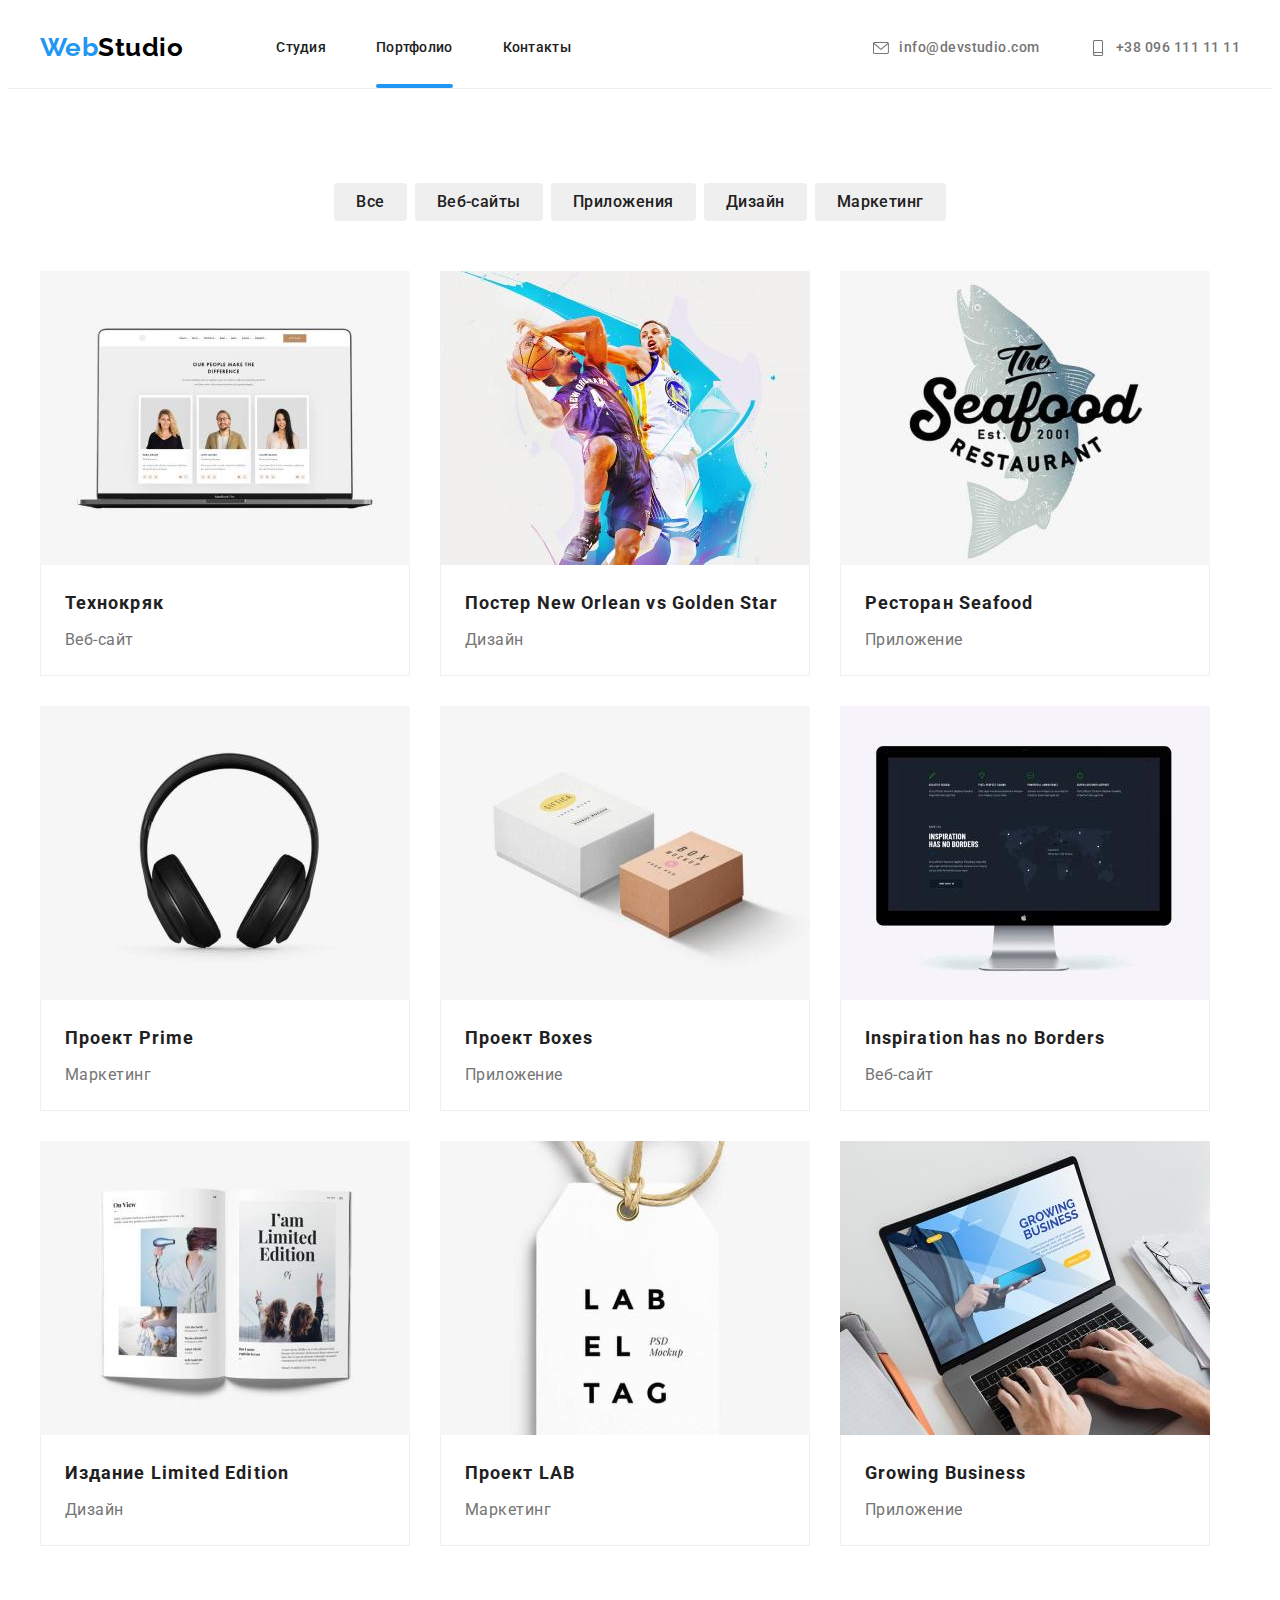
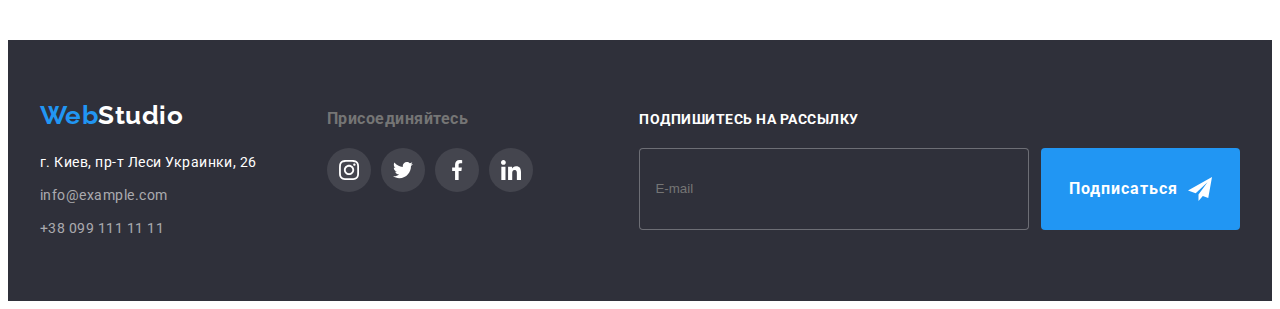
==== portfolio.html @ a523be9c "hw.08.rev.1.0" ====
<!DOCTYPE html>
<html lang="ru">
  <head>
    <meta charset="UTF-8" />
    <meta http-equiv="X-UA-Compatible" content="IE=edge" />
    <meta name="viewport" content="width=device-width, initial-scale=1.0" />
    <title>Document</title>
    <link rel="preconnect" href="https://fonts.googleapis.com" />
    <link rel="preconnect" href="https://fonts.gstatic.com" crossorigin />
    <link
      rel="stylesheet"
      href="https://cdnjs.cloudflare.com/ajax/libs/modern-normalize/1.1.0/modern-normalize.min.css"
      integrity="sha512-wpPYUAdjBVSE4KJnH1VR1HeZfpl1ub8YT/NKx4PuQ5NmX2tKuGu6U/JRp5y+Y8XG2tV+wKQpNHVUX03MfMFn9Q=="
      crossorigin="anonymous"
      referrerpolicy="no-referrer"
    />
    <link
      href="https://fonts.googleapis.com/css2?family=Raleway:wght@700&family=Roboto:wght@400;500;700;900&display=swap"
      rel="stylesheet"
    />
    <link rel="stylesheet" href="./css/main.min.css" />
  </head>
  <body>
    <header class="header">
      <div class="container header-nav">
        <a href="./index.html" class="logo" lang="en"><span class="logo__text">Web</span>Studio</a>
        <nav class="site-nav">
          <ul class="site-nav__list">
            <li class="site-nav__item"><a class="site-nav__link" href="./index.html">Студия</a></li>
            <li class="site-nav__item"><a class="site-nav__link current" href="./portfolio.html">Портфолио</a></li>
            <li class="site-nav__item"><a class="site-nav__link" href="">Контакты</a></li>
          </ul>
        </nav>
        <ul class="header-contacts">
          <li class="header-contacts__item">
            <a class="header-contacts__link" href="" lang="en">
              <svg class="header-contacts__icon">
                <use href="./images/more-icons.svg#envelope"></use>
              </svg>
              info@devstudio.com</a
            >
          </li>
          <li class="header-contacts__item">
            <a class="header-contacts__link" href="">
              <svg class="header-contacts__icon">
                <use href="./images/icons.svg#smartphone"></use></svg
              >+38 096 111 11 11</a
            >
          </li>
        </ul>
      </div>
    </header>
    <main>
      <section class="section section-portfolio">
        <div class="container">
          <ul class="btns-portfolio">
            <li class="item"><button class="button-portfolio" type="button">Все</button></li>
            <li class="item"><button class="button-portfolio" type="button">Веб-сайты</button></li>
            <li class="item"><button class="button-portfolio" type="button">Приложения</button></li>
            <li class="item"><button class="button-portfolio" type="button">Дизайн</button></li>
            <li class="item"><button class="button-portfolio" type="button">Маркетинг</button></li>
          </ul>
          <ul class="work-examples">
            <li class="item">
              <a class="link" href="">
                <div class="overlay-zone">
                  <img
                    class="image"
                    src="./images/portfolio-box-1.jpg"
                    width="370"
                    height="294"
                    alt="Открытый ноутбук"
                  />
                  <div class="portfolio-overlay">
                    <p class="overlay-text">
                      Технокряк это современная площадка распространения коронавируса. Компании используют эту платформу
                      для цифрового шпионажа и атак на защищённые сервера конкурентов.
                    </p>
                  </div>
                </div>
                <div class="item-title-text">
                  <h2 class="title">Технокряк</h2>
                  <p class="text">Веб-сайт</p>
                </div>
              </a>
            </li>
            <li class="item">
              <a class="link" href="">
                <div class="overlay-zone">
                  <img class="image" src="./images/portfolio-box-2.jpg" width="370" height="294" alt="Баскетболисты" />
                  <div class="portfolio-overlay">
                    <p class="overlay-text">
                      Технокряк это современная площадка распространения коронавируса. Компании используют эту платформу
                      для цифрового шпионажа и атак на защищённые сервера конкурентов.
                    </p>
                  </div>
                </div>
                <div class="item-title-text">
                  <h2 class="title">Постер <span lang="en">New Orlean vs Golden Star</span></h2>
                  <p class="text">Дизайн</p>
                </div>
              </a>
            </li>
            <li class="item">
              <a class="link" href="">
                <div class="overlay-zone">
                  <img
                    class="image"
                    src="./images/portfolio-box-3.jpg"
                    width="370"
                    height="294"
                    alt="Рыба и название ресторана"
                  />
                  <div class="portfolio-overlay">
                    <p class="overlay-text">
                      Технокряк это современная площадка распространения коронавируса. Компании используют эту платформу
                      для цифрового шпионажа и атак на защищённые сервера конкурентов.
                    </p>
                  </div>
                </div>
                <div class="item-title-text">
                  <h2 class="title">Ресторан <span lang="en">Seafood</span></h2>
                  <p class="text">Приложение</p>
                </div>
              </a>
            </li>
            <li class="item">
              <a class="link" href="">
                <div class="overlay-zone">
                  <img class="image" src="./images/portfolio-box-4.jpg" width="370" height="294" alt="Наушники" />
                  <div class="portfolio-overlay">
                    <p class="overlay-text">
                      Технокряк это современная площадка распространения коронавируса. Компании используют эту платформу
                      для цифрового шпионажа и атак на защищённые сервера конкурентов.
                    </p>
                  </div>
                </div>
                <div class="item-title-text">
                  <h2 class="title">Проект <span lang="en">Prime</span></h2>
                  <p class="text">Маркетинг</p>
                </div>
              </a>
            </li>
            <li class="item">
              <a class="link" href="">
                <div class="overlay-zone">
                  <img class="image" src="./images/portfolio-box-5.jpg" width="370" height="294" alt="Две коробки" />
                  <div class="portfolio-overlay">
                    <p class="overlay-text">
                      Технокряк это современная площадка распространения коронавируса. Компании используют эту платформу
                      для цифрового шпионажа и атак на защищённые сервера конкурентов.
                    </p>
                  </div>
                </div>
                <div class="item-title-text">
                  <h2 class="title">Проект <span lang="en">Boxes</span></h2>
                  <p class="text">Приложение</p>
                </div>
              </a>
            </li>
            <li class="item">
              <a class="link" href="">
                <div class="overlay-zone">
                  <img
                    class="image"
                    src="./images/portfolio-box-6.jpg"
                    width="370"
                    height="294"
                    alt="Экран моноблока"
                  />
                  <div class="portfolio-overlay">
                    <p class="overlay-text">
                      Технокряк это современная площадка распространения коронавируса. Компании используют эту платформу
                      для цифрового шпионажа и атак на защищённые сервера конкурентов.
                    </p>
                  </div>
                </div>
                <div class="item-title-text">
                  <h2 class="title" lang="en">Inspiration has no Borders</h2>
                  <p class="text">Веб-сайт</p>
                </div>
              </a>
            </li>
            <li class="item">
              <a class="link" href="">
                <div class="overlay-zone">
                  <img class="image" src="./images/portfolio-box-7.jpg" width="370" height="294" alt="Открытая книга" />
                  <div class="portfolio-overlay">
                    <p class="overlay-text">
                      Технокряк это современная площадка распространения коронавируса. Компании используют эту платформу
                      для цифрового шпионажа и атак на защищённые сервера конкурентов.
                    </p>
                  </div>
                </div>
                <div class="item-title-text">
                  <h2 class="title">Издание <span lang="en">Limited Edition</span></h2>
                  <p class="text">Дизайн</p>
                </div>
              </a>
            </li>
            <li class="item">
              <a class="link" href="">
                <div class="overlay-zone">
                  <img class="image" src="./images/portfolio-box-8.jpg" width="370" height="294" alt="Бирка" />
                  <div class="portfolio-overlay">
                    <p class="overlay-text">
                      Технокряк это современная площадка распространения коронавируса. Компании используют эту платформу
                      для цифрового шпионажа и атак на защищённые сервера конкурентов.
                    </p>
                  </div>
                </div>
                <div class="item-title-text">
                  <h2 class="title">Проект <span lang="en">LAB</span></h2>
                  <p class="text">Маркетинг</p>
                </div>
              </a>
            </li>
            <li class="item">
              <a class="link" href="">
                <div class="overlay-zone">
                  <img
                    class="image"
                    src="./images/portfolio-box-9.jpg"
                    width="370"
                    height="294"
                    alt="Руки на клавиатуре"
                  />
                  <div class="portfolio-overlay">
                    <p class="overlay-text">
                      Технокряк это современная площадка распространения коронавируса. Компании используют эту платформу
                      для цифрового шпионажа и атак на защищённые сервера конкурентов.
                    </p>
                  </div>
                </div>
                <div class="item-title-text">
                  <h2 class="title" lang="en">Growing Business</h2>
                  <p class="text">Приложение</p>
                </div>
              </a>
            </li>
          </ul>
        </div>
      </section>
    </main>
    <footer class="footer">
      <div class="container footer-section">
        <div>
          <a class="logo footer__logo" lang="en" href="./index.html"> <span class="logo__text">Web</span>Studio</a>
          <address class="address">
            <ul>
              <li class="item">
                <a class="contacts street" href="">г. Киев, пр-т Леси Украинки, 26</a>
              </li>
              <li class="item"><a class="contacts" href="">info@example.com</a></li>
              <li class="item"><a class="contacts" href="">+38 099 111 11 11</a></li>
            </ul>
          </address>
        </div>
        <div class="footer-social">
          <b class="text">Присоединяйтесь</b>
          <ul class="footer-social-list">
            <li class="item">
              <a class="link" href="">
                <svg class="icon">
                  <use href="./images/icons.svg#instagram"></use>
                </svg>
              </a>
            </li>
            <li class="item">
              <a class="link" href="">
                <svg class="icon">
                  <use href="./images/icons.svg#twitter"></use>
                </svg>
              </a>
            </li>
            <li class="item">
              <a class="link" href="">
                <svg class="icon">
                  <use href="./images/icons.svg#facebook"></use>
                </svg>
              </a>
            </li>
            <li class="item">
              <a class="link" href="">
                <svg class="icon">
                  <use href="./images/icons.svg#linkedin"></use>
                </svg>
              </a>
            </li>
          </ul>
        </div>
        <form class="footer-form">
          <b class="footer-text">Подпишитесь на рассылку</b>
          <div class="footer-form-wrapper">
            <label><input class="footer-input" type="text" placeholder="E-mail" /></label>

            <button type="submit" class="footer-form-button">Подписаться <span class="icon"></span></button>
          </div>
        </form>
      </div>
    </footer>
  </body>
</html>
---- css/main.min.css ----
:root{--primary-text-color: #757575;--title-text-color: #212121;--accent-color: #2196f3;--primary-bg-color: #ffffff;--secondary-bg-color: #2f303a;--primary-cubic: cubic-bezier(0.4, 0, 0.2, 1)}.visually-hidden{position:absolute;white-space:nowrap;width:1px;height:1px;overflow:hidden;border:0;padding:0;clip:rect(0 0 0 0);clip-path:inset(50%);margin:-1px}body{font-family:Roboto, -apple-system, BlinkMacSystemFont, 'Segoe UI', Roboto, Oxygen, Ubuntu, Cantarell, 'Open Sans', 'Helvetica Neue', sans-serif;color:var(--primary-text-color);background-color:var(--primary-bg-color);letter-spacing:0.03em}ul,p{list-style:none;margin:0;padding:0}.container{width:1200px;margin:0 auto;padding-left:15px;padding-right:15px}.section{padding-top:94px;padding-bottom:94px}.section-title{margin-top:0;margin-bottom:50px;font-size:36px;line-height:1.16;text-align:center;color:var(--title-text-color)}.logo{display:inline-block;font-family:Raleway;color:#000;text-decoration:none;font-weight:700;font-size:26px;line-height:1.2}.logo__text{color:var(--accent-color)}.form-button{display:block;margin-left:auto;margin-right:auto;padding:10px 55px;border-radius:4px;border:none;font-family:inherit;font-weight:700;font-size:16px;line-height:calc(30 / 16);text-align:center;letter-spacing:0.06em;cursor:pointer;box-shadow:0px 4px 4px rgba(0,0,0,0.15);background-color:var(--accent-color);color:var(--primary-bg-color)}.social-list{display:flex;justify-content:center}.social-list__link{width:44px;height:44px;display:flex;justify-content:center;align-items:center;border-radius:50%;transition:background-color 250ms var(--primary-cubic)}.social-list__link:hover,.social-list__link:focus{background-color:var(--accent-color)}.social-list__item:not(:last-child){margin-right:10px}.social-list__icon{width:20px;height:20px;fill:#afb1b8;transition:fill 250ms var(--primary-cubic)}.social-list__link:hover .social-list__icon,.social-list__link:focus .social-list__icon{fill:var(--primary-bg-color)}.backdrop{position:fixed;top:0;left:0;width:100%;height:100%;background-color:rgba(0,0,0,0.2);opacity:1;transition:opacity 300ms var(--primary-cubic)}.backdrop.is-hidden{opacity:0;pointer-events:none}.modal{position:absolute;top:50%;left:50%;width:528px;height:581px;padding:40px;background-color:#fff;transform:translate(-50%, -50%) scale(1);transition:transform 300ms var(--primary-cubic)}.backdrop.is-hidden .modal{transform:translate(-50%, -50%) scale(1.2)}.btn-close-modal{position:absolute;top:8px;right:8px;width:30px;height:30px;border-radius:50%;cursor:pointer;border:1px solid rgba(0,0,0,0.1);background-color:#fff}.close-modal-icon{width:11px;height:11px;fill:#000;transition:fill 250ms var(--primary-cubic)}.btn-close-modal:hover .close-modal-icon,.btn-close-modal:focus .close-modal-icon{fill:var(--accent-color)}.modal-tittle{margin-bottom:12px;display:block;text-align:center;line-height:calc(23 / 20);font-size:20px;color:var(--title-text-color)}.modal-form-field{margin-bottom:10px;display:flex;flex-direction:column}.modal-form-label{margin-bottom:4px;font-size:12px;letter-spacing:0.01em}.modal-icon-wrapper{position:relative}.modal-form-input{padding:11px 12px 11px 42px;width:100%;height:40px;border:1px solid rgba(33,33,33,0.2);border-radius:4px;cursor:pointer;transition:border-color 250ms var(--primary-cubic)}.modal-form-input:focus{outline:none;border-color:var(--accent-color)}.modal-icon{position:absolute;top:50%;left:12px;transform:translateY(-50%);width:18px;height:18px;transition:fill 250ms var(--primary-cubic)}.modal-form-input:focus+.modal-icon{fill:var(--accent-color)}.modal-form-message{margin-bottom:20px;padding:12px 16px;height:120px;resize:none}.modal-form-message::placeholder{font-size:14px;letter-spacing:0.01em;color:var(--primary-text-color);opacity:0.5}.modal-checkbox-label{margin-bottom:30px;display:flex;justify-content:center;font-size:14px}.modal-checkbox-label::before{content:'';margin-right:7px;display:inline-block;width:16px;height:16px;border:2px solid #212121;border-radius:3px;cursor:pointer}.modal-checkbox:checked+.modal-checkbox-label::before{background-color:var(--accent-color);border-color:var(--accent-color);background-image:url(../images/icon-check.svg);background-size:contain;background-origin:border-box}.modal-checkbox:focus+.modal-checkbox-label::before{border-color:var(--accent-color)}.checkbox-label-link{color:var(--accent-color)}.header{border-bottom:1px solid #ececec}.header-nav{display:flex;align-items:center}.site-nav__list{display:flex;margin-left:93px}.site-nav__item:not(:last-child){margin-right:50px}.site-nav__link{position:relative;display:block;padding-top:32px;padding-bottom:32px;text-decoration:none;font-weight:500;font-size:14px;line-height:1.14;letter-spacing:0.02em;color:var(--title-text-color);transition:color 250ms var(--primary-cubic)}.site-nav__link:hover,.site-nav__link:focus{color:var(--accent-color)}.site-nav__link.current::after{position:absolute;bottom:0;left:0;content:'';display:inline-block;width:100%;height:4px;background-color:var(--accent-color);border-radius:2px}.header-contacts{display:flex;margin-left:auto}.header-contacts__item+.header-contacts__item{margin-left:50px}.header-contacts__link{display:flex;align-items:center;padding-top:32px;padding-bottom:32px;font-weight:500;font-size:14px;line-height:1.14px;text-decoration:none;color:var(--primary-text-color);transition:color 250ms var(--primary-cubic)}.header-contacts__link:hover,.header-contacts__link:focus{color:var(--accent-color)}.header-contacts__icon{margin-right:10px;width:16px;height:16px;fill:var(--primary-text-color);transition:fill 250ms var(--primary-cubic)}.header-contacts__link:hover .header-contacts__icon{fill:var(--accent-color)}.hero{padding-top:200px;padding-bottom:200px;text-align:center;background-color:var(--secondary-bg-color)}.hero-overlay{margin:0 auto;max-width:1600px;height:600px;background-image:linear-gradient(to right, rgba(47,48,58,0.4), rgba(47,48,58,0.4)),url(../images/overlay.jpg)}.hero__title{margin-top:0px;margin-bottom:30px;font-style:normal;text-transform:uppercase;font-weight:900;font-size:44px;line-height:1.36;letter-spacing:0.06em;color:var(--primary-bg-color)}.hero__button{padding:10px 32px;border-radius:4px;border:none;font-family:inherit;font-weight:700;font-size:16px;line-height:1.87;cursor:pointer;letter-spacing:0.06em;background-color:var(--accent-color);color:var(--primary-bg-color);box-shadow:0px 4px 4px rgba(0,0,0,0.15);transition:color 250ms var(--primary-cubic),background-color 250ms var(--primary-cubic)}.hero__button:hover,.hero__button:focus{color:var(--accent-color);background-color:var(--primary-bg-color)}.advantage-list{display:flex}.advantage-list__item{width:calc((100%-90px) / 4)}.advantage-list__item:not(:last-child){margin-right:30px}.advantage-list__icon{margin-bottom:30px;width:270px;height:120px;border-radius:4px;display:flex;justify-content:center;align-items:center;background-color:#f5f4fa}.advantage-list__title{margin-top:0;margin-bottom:10px;text-transform:uppercase;font-size:14px;line-height:1.14;color:var(--title-text-color)}.advantage-list__text{font-size:14px;line-height:1.71}.section-works{padding-top:0}.works-list{display:flex}.works-list__item{position:relative}.works-list__item:not(:last-child){margin-right:30px}.works-list__overlay{position:absolute;bottom:0;left:0;width:100%;height:70px;display:flex;align-items:center;justify-content:center;background-color:rgba(47,48,58,0.8)}.works-list__description{text-transform:uppercase;font-weight:bold;font-size:14px;line-height:calc(16 / 14);letter-spacing:0.03em;color:var(--primary-bg-color)}.works-list__image{display:block}.section-team{background-color:#f5f4fa}.team-list{display:flex}.team-list__team-card:not(:last-child){margin-right:30px}.team-card{text-align:center;padding-bottom:30px;width:calc((100%-90px) / 4);box-shadow:0px 1px 3px rgba(0,0,0,0.12),0px 1px 1px rgba(0,0,0,0.14),0px 2px 1px rgba(0,0,0,0.2);border-radius:0px 0px 4px 4px;background-color:#fff}.team-card__photo{margin-bottom:30px;display:block}.team-card__title{margin-top:0;margin-bottom:10px;font-weight:500;font-size:16px;line-height:1.18;color:var(--title-text-color)}.team-card__text{font-size:16px;line-height:1.18;margin-bottom:16px}.footer{background-color:var(--secondary-bg-color)}.footer__logo{margin-bottom:20px;color:var(--primary-bg-color)}.footer-web{color:var(--accent-color)}.footer{padding-top:60px;padding-bottom:60px}.footer-section{display:flex;align-items:baseline}.address .item:not(:last-child){margin-bottom:9px}.address .contacts{font-style:normal;font-weight:400;font-size:14px;line-height:1.71;color:rgba(255,255,255,0.6);text-decoration:none;transition:color 250ms var(--primary-cubic)}.address .contacts:hover,.address .contacts:focus{color:var(--accent-color)}.address .street{color:var(--primary-bg-color)}.footer-social{margin-left:70px}.footer-text{font-size:14px;line-height:calc(16 / 14);text-transform:uppercase;color:var(--primary-bg-color)}.footer-social-list{display:flex;margin-top:20px}.footer-social .item{width:44px;height:44px}.footer-social .item:not(:last-child){margin-right:10px}.footer-social .link{width:100%;height:100%;display:flex;justify-content:center;align-items:center;border-radius:50%;background-color:rgba(255,255,255,0.1);transition:background-color 250ms var(--primary-cubic)}.footer-social .link:hover,.footer-social .link:focus{background-color:var(--accent-color)}.footer-social .icon{width:20px;height:20px;fill:var(--primary-bg-color)}.footer-form{margin-left:auto}.footer-form-wrapper{margin-top:20px;display:flex}.footer-input{margin-right:12px;padding:15px;width:358px;height:50px;cursor:pointer;color:var(--primary-bg-color);border:1px solid rgba(255,255,255,0.3);background-color:var(--secondary-bg-color);border-radius:4px}.footer-form-button{display:inline-flex;align-items:center;padding:10px 28px;border-radius:4px;border:none;font-family:inherit;font-weight:700;font-size:16px;line-height:calc(30 / 16);letter-spacing:0.06em;cursor:pointer;background-color:var(--accent-color);color:var(--primary-bg-color)}.footer-form-button>.icon{margin-left:10px;width:24px;height:24px;background-image:url(../images/icon-send.svg);background-repeat:no-repeat;background-size:contain}.partners-list{display:flex;justify-content:center}.partners-list .link{width:170px;height:92px;display:flex;justify-content:center;align-items:center;border:1px solid #afb1b8;border-radius:4px;transition:border-color 250ms var(--primary-cubic)}.partners-list .link:hover,.partners-list .link:focus{border-color:var(--accent-color)}.partners-list .item:not(:last-child){margin-right:30px}.partners-list .company-icon{width:106px;height:60px;fill:#afb1b8;transition:fill 250ms var(--primary-cubic)}.partners-list .link:hover .company-icon,.partners-list .link:focus .company-icon{fill:var(--accent-color)}.btns-portfolio{display:flex;margin-bottom:50px;justify-content:center}.btns-portfolio .item:not(:last-child){margin-right:8px}.button-portfolio{padding:6px 22px;border-radius:4px;border:none;font-family:inherit;font-weight:500;font-size:16px;line-height:1.62;text-align:center;letter-spacing:0.03em;cursor:pointer;color:var(--title-text-color);transition:background-color 250ms var(--primary-cubic),color 250ms var(--primary-cubic),box-shadow 250ms var(--primary-cubic)}.button-portfolio:hover,.button-portfolio:focus{background-color:var(--accent-color);color:var(--primary-bg-color);box-shadow:0px 3px 1px rgba(0,0,0,0.1),0px 1px 2px rgba(0,0,0,0.08),0px 2px 2px rgba(0,0,0,0.12)}.work-examples{display:flex;flex-wrap:wrap;margin:-15px}.work-examples .item{width:370px;margin:15px}.work-examples .link{display:block;text-decoration:none;transition:box-shadow 250ms var(--primary-cubic)}.work-examples .link:hover{box-shadow:0px 1px 1px rgba(0,0,0,0.12),0px 4px 4px rgba(0,0,0,0.06),1px 4px 6px rgba(0,0,0,0.16)}.work-examples .overlay-zone{position:relative;overflow:hidden}.portfolio-overlay{position:absolute;top:0;left:0;width:100%;height:100%;transform:translateY(100%);transition:transform 250ms var(--primary-cubic);padding:63px 24px;background-color:rgba(33,150,243,0.9)}.work-examples .link:hover .portfolio-overlay{transform:translateY(0)}.work-examples .overlay-text{font-size:18px;line-height:calc(28 / 18);color:var(--primary-bg-color)}.work-examples .item-title-text{padding:20px 24px;border-bottom:1px solid #eee;border-left:1px solid #eee;border-right:1px solid #eee}.work-examples .image{display:block}.work-examples .title{margin-top:0;margin-bottom:4px;font-size:18px;line-height:2;letter-spacing:0.06em;color:var(--title-text-color)}.work-examples .text{color:var(--primary-text-color);font-size:16px;line-height:1.87}
/*# sourceMappingURL=main.min.css.map */
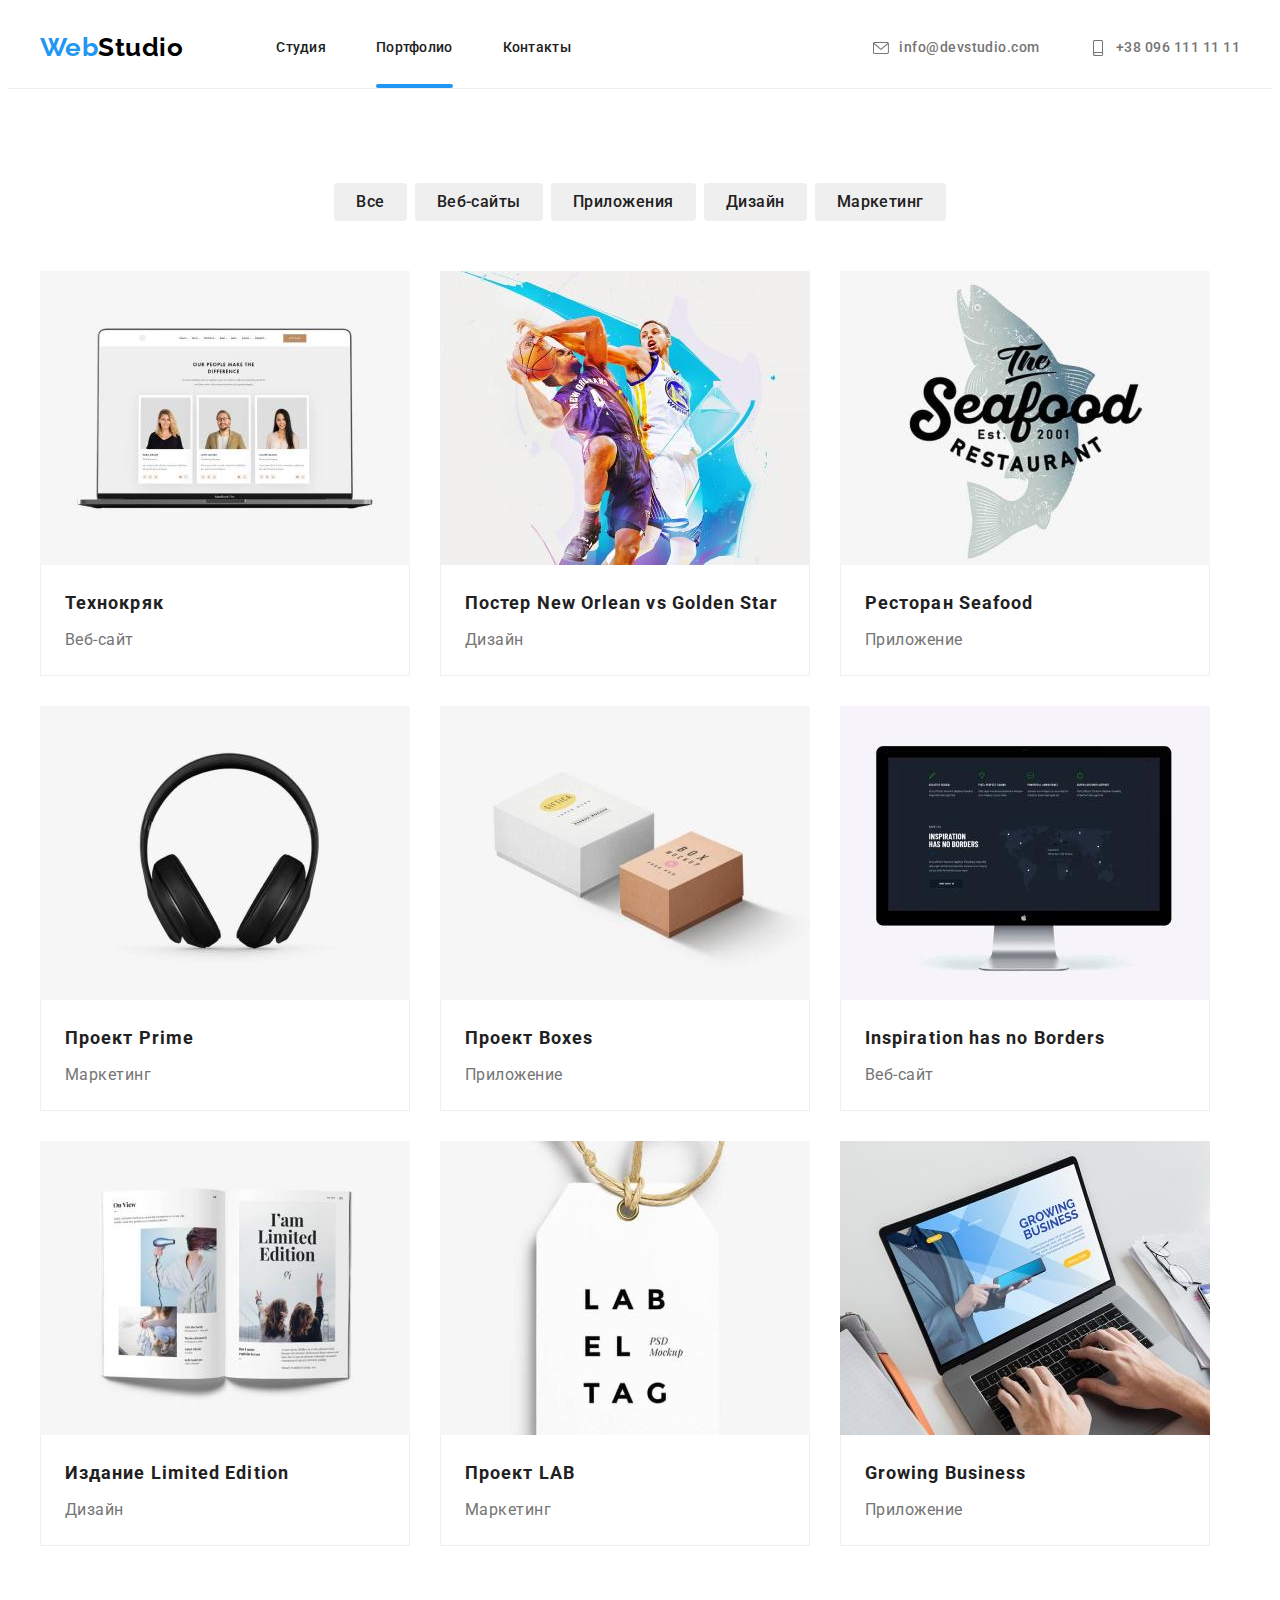
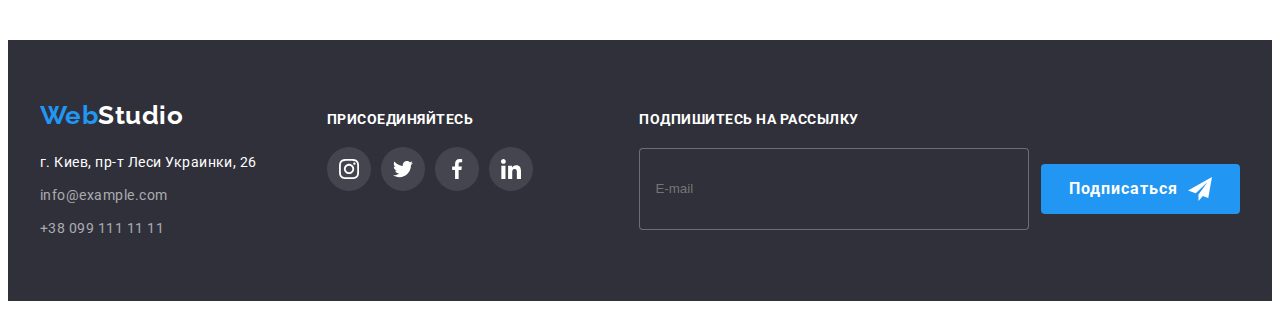
==== commit 01a48614: "hw.08.rev.2.1.1" ====
--- a/portfolio.html
+++ b/portfolio.html
@@ -242,47 +242,49 @@
         </div>
       </section>
     </main>
-    <footer class="footer">
-      <div class="container footer-section">
-        <div>
-          <a class="logo footer__logo" lang="en" href="./index.html"> <span class="logo__text">Web</span>Studio</a>
+    <footer class="footer-section">
+      <div class="container footer__container">
+        <div class="address-container">
+          <a class="logo footer-section__logo" lang="en" href="./index.html">
+            <span class="logo__text">Web</span>Studio</a
+          >
           <address class="address">
             <ul>
-              <li class="item">
-                <a class="contacts street" href="">г. Киев, пр-т Леси Украинки, 26</a>
+              <li class="address__item">
+                <a class="address__link address__link--street" href="">г. Киев, пр-т Леси Украинки, 26</a>
               </li>
-              <li class="item"><a class="contacts" href="">info@example.com</a></li>
-              <li class="item"><a class="contacts" href="">+38 099 111 11 11</a></li>
+              <li class="address__item"><a class="address__link" href="">info@example.com</a></li>
+              <li class="address__item"><a class="address__link" href="">+38 099 111 11 11</a></li>
             </ul>
           </address>
         </div>
         <div class="footer-social">
-          <b class="text">Присоединяйтесь</b>
-          <ul class="footer-social-list">
-            <li class="item">
-              <a class="link" href="">
-                <svg class="icon">
+          <b class="footer-social__text">Присоединяйтесь</b>
+          <ul class="footer-social__list">
+            <li class="footer-social__item">
+              <a class="footer-social__link" href="">
+                <svg class="footer-social__icon">
                   <use href="./images/icons.svg#instagram"></use>
                 </svg>
               </a>
             </li>
-            <li class="item">
-              <a class="link" href="">
-                <svg class="icon">
+            <li class="footer-social__item">
+              <a class="footer-social__link" href="">
+                <svg class="footer-social__icon">
                   <use href="./images/icons.svg#twitter"></use>
                 </svg>
               </a>
             </li>
-            <li class="item">
-              <a class="link" href="">
-                <svg class="icon">
+            <li class="footer-social__item">
+              <a class="footer-social__link" href="">
+                <svg class="footer-social__icon">
                   <use href="./images/icons.svg#facebook"></use>
                 </svg>
               </a>
             </li>
-            <li class="item">
-              <a class="link" href="">
-                <svg class="icon">
+            <li class="footer-social__item">
+              <a class="footer-social__link" href="">
+                <svg class="footer-social__icon">
                   <use href="./images/icons.svg#linkedin"></use>
                 </svg>
               </a>
@@ -290,11 +292,13 @@
           </ul>
         </div>
         <form class="footer-form">
-          <b class="footer-text">Подпишитесь на рассылку</b>
-          <div class="footer-form-wrapper">
-            <label><input class="footer-input" type="text" placeholder="E-mail" /></label>
+          <b class="footer-form__text">Подпишитесь на рассылку</b>
+          <div class="footer-form__wrapper">
+            <input class="footer-form__input" type="text" placeholder="E-mail" />
 
-            <button type="submit" class="footer-form-button">Подписаться <span class="icon"></span></button>
+            <button type="submit" class="footer-form__form-btn">
+              Подписаться <span class="form-btn__icon"></span>
+            </button>
           </div>
         </form>
       </div>
--- a/css/main.min.css
+++ b/css/main.min.css
@@ -1,3 +1,3 @@
 :root{--primary-text-color: #757575;--title-text-color: #212121;--accent-color: #2196f3;--primary-bg-color: #ffffff;--secondary-bg-color: #2f303a;--primary-cubic: cubic-bezier(0.4, 0, 0.2, 1)}.visually-hidden{position:absolute;white-space:nowrap;width:1px;height:1px;overflow:hidden;border:0;padding:0;clip:rect(0 0 0 0);clip-path:inset(50%);margin:-1px}body{font-family:Roboto, -apple-system, BlinkMacSystemFont, 'Segoe UI', Roboto, Oxygen, Ubuntu, Cantarell, 'Open Sans',- 'Helvetica Neue', sans-serif;color:var(--primary-text-color);background-color:var(--primary-bg-color);letter-spacing:0.03em}ul,p{list-style:none;margin:0;padding:0}.container{width:1200px;margin:0 auto;padding-left:15px;padding-right:15px}.section{padding-top:94px;padding-bottom:94px}.section-title{margin-top:0;margin-bottom:50px;font-size:36px;line-height:1.16;text-align:center;color:var(--title-text-color)}.logo{display:inline-block;font-family:Raleway;color:#000;text-decoration:none;font-weight:700;font-size:26px;line-height:1.2}.logo__text{color:var(--accent-color)}.form-button{display:block;margin-left:auto;margin-right:auto;padding:10px 55px;border-radius:4px;border:none;font-family:inherit;font-weight:700;font-size:16px;line-height:calc(30 / 16);text-align:center;letter-spacing:0.06em;cursor:pointer;box-shadow:0px 4px 4px rgba(0,0,0,0.15);background-color:var(--accent-color);color:var(--primary-bg-color)}.social-list{display:flex;justify-content:center}.social-list__link{width:44px;height:44px;display:flex;justify-content:center;align-items:center;border-radius:50%;transition:background-color 250ms var(--primary-cubic)}.social-list__link:hover,.social-list__link:focus{background-color:var(--accent-color)}.social-list__item:not(:last-child){margin-right:10px}.social-list__icon{width:20px;height:20px;fill:#afb1b8;transition:fill 250ms var(--primary-cubic)}.social-list__link:hover .social-list__icon,.social-list__link:focus .social-list__icon{fill:var(--primary-bg-color)}.backdrop{position:fixed;top:0;left:0;width:100%;height:100%;background-color:rgba(0,0,0,0.2);opacity:1;transition:opacity 300ms var(--primary-cubic)}.backdrop.is-hidden{opacity:0;pointer-events:none}.modal{position:absolute;top:50%;left:50%;width:528px;height:581px;padding:40px;background-color:#fff;transform:translate(-50%, -50%) scale(1);transition:transform 300ms var(--primary-cubic)}.backdrop.is-hidden .modal{transform:translate(-50%, -50%) scale(1.2)}.btn-close-modal{position:absolute;top:8px;right:8px;width:30px;height:30px;border-radius:50%;cursor:pointer;border:1px solid rgba(0,0,0,0.1);background-color:#fff}.close-modal-icon{width:11px;height:11px;fill:#000;transition:fill 250ms var(--primary-cubic)}.btn-close-modal:hover .close-modal-icon,.btn-close-modal:focus .close-modal-icon{fill:var(--accent-color)}.modal-tittle{margin-bottom:12px;display:block;text-align:center;line-height:calc(23 / 20);font-size:20px;color:var(--title-text-color)}.modal-form-field{margin-bottom:10px;display:flex;flex-direction:column}.modal-form-label{margin-bottom:4px;font-size:12px;letter-spacing:0.01em}.modal-icon-wrapper{position:relative}.modal-form-input{padding:11px 12px 11px 42px;width:100%;height:40px;border:1px solid rgba(33,33,33,0.2);border-radius:4px;cursor:pointer;transition:border-color 250ms var(--primary-cubic)}.modal-form-input:focus{outline:none;border-color:var(--accent-color)}.modal-icon{position:absolute;top:50%;left:12px;transform:translateY(-50%);width:18px;height:18px;transition:fill 250ms var(--primary-cubic)}.modal-form-input:focus+.modal-icon{fill:var(--accent-color)}.modal-form-message{margin-bottom:20px;padding:12px 16px;height:120px;resize:none}.modal-form-message::placeholder{font-size:14px;letter-spacing:0.01em;color:var(--primary-text-color);opacity:0.5}.modal-checkbox-label{margin-bottom:30px;display:flex;justify-content:center;font-size:14px}.modal-checkbox-label::before{content:'';margin-right:7px;display:inline-block;width:16px;height:16px;border:2px solid #212121;border-radius:3px;cursor:pointer}.modal-checkbox:checked+.modal-checkbox-label::before{background-color:var(--accent-color);border-color:var(--accent-color);background-image:url(../images/icon-check.svg);background-size:contain;background-origin:border-box}.modal-checkbox:focus+.modal-checkbox-label::before{border-color:var(--accent-color)}.checkbox-label-link{color:var(--accent-color)}.header{border-bottom:1px solid #ececec}.header-nav{display:flex;align-items:center}.site-nav__list{display:flex;margin-left:93px}.site-nav__item:not(:last-child){margin-right:50px}.site-nav__link{position:relative;display:block;padding-top:32px;padding-bottom:32px;text-decoration:none;font-weight:500;font-size:14px;line-height:1.14;letter-spacing:0.02em;color:var(--title-text-color);transition:color 250ms var(--primary-cubic)}.site-nav__link:hover,.site-nav__link:focus{color:var(--accent-color)}.site-nav__link.current::after{position:absolute;bottom:0;left:0;content:'';display:inline-block;width:100%;height:4px;background-color:var(--accent-color);border-radius:2px}.header-contacts{display:flex;margin-left:auto}.header-contacts__item+.header-contacts__item{margin-left:50px}.header-contacts__link{display:flex;align-items:center;padding-top:32px;padding-bottom:32px;font-weight:500;font-size:14px;line-height:1.14px;text-decoration:none;color:var(--primary-text-color);transition:color 250ms var(--primary-cubic)}.header-contacts__link:hover,.header-contacts__link:focus{color:var(--accent-color)}.header-contacts__icon{margin-right:10px;width:16px;height:16px;fill:var(--primary-text-color);transition:fill 250ms var(--primary-cubic)}.header-contacts__link:hover .header-contacts__icon{fill:var(--accent-color)}.hero{padding-top:200px;padding-bottom:200px;text-align:center;background-color:var(--secondary-bg-color)}.hero-overlay{margin:0 auto;max-width:1600px;height:600px;background-image:linear-gradient(to right, rgba(47,48,58,0.4), rgba(47,48,58,0.4)),url(../images/overlay.jpg)}.hero__title{margin-top:0px;margin-bottom:30px;font-style:normal;text-transform:uppercase;font-weight:900;font-size:44px;line-height:1.36;letter-spacing:0.06em;color:var(--primary-bg-color)}.hero__button{padding:10px 32px;border-radius:4px;border:none;font-family:inherit;font-weight:700;font-size:16px;line-height:1.87;cursor:pointer;letter-spacing:0.06em;background-color:var(--accent-color);color:var(--primary-bg-color);box-shadow:0px 4px 4px rgba(0,0,0,0.15);transition:color 250ms var(--primary-cubic),background-color 250ms var(--primary-cubic)}.hero__button:hover,.hero__button:focus{color:var(--accent-color);background-color:var(--primary-bg-color)}.advantage-list{display:flex}.advantage-list__item{width:calc((100%-90px) / 4)}.advantage-list__item:not(:last-child){margin-right:30px}.advantage-list__icon{margin-bottom:30px;width:270px;height:120px;border-radius:4px;display:flex;justify-content:center;align-items:center;background-color:#f5f4fa}.advantage-list__title{margin-top:0;margin-bottom:10px;text-transform:uppercase;font-size:14px;line-height:1.14;color:var(--title-text-color)}.advantage-list__text{font-size:14px;line-height:1.71}.section-works{padding-top:0}.works-list{display:flex}.works-list__item{position:relative}.works-list__item:not(:last-child){margin-right:30px}.works-list__overlay{position:absolute;bottom:0;left:0;width:100%;height:70px;display:flex;align-items:center;justify-content:center;background-color:rgba(47,48,58,0.8)}.works-list__description{text-transform:uppercase;font-weight:bold;font-size:14px;line-height:calc(16 / 14);letter-spacing:0.03em;color:var(--primary-bg-color)}.works-list__image{display:block}.section-team{background-color:#f5f4fa}.team-list{display:flex}.team-list__team-card:not(:last-child){margin-right:30px}.team-card{text-align:center;padding-bottom:30px;width:calc((100%-90px) / 4);box-shadow:0px 1px 3px rgba(0,0,0,0.12),0px 1px 1px rgba(0,0,0,0.14),0px 2px 1px rgba(0,0,0,0.2);border-radius:0px 0px 4px 4px;background-color:#fff}.team-card__photo{margin-bottom:30px;display:block}.team-card__title{margin-top:0;margin-bottom:10px;font-weight:500;font-size:16px;line-height:1.18;color:var(--title-text-color)}.team-card__text{font-size:16px;line-height:1.18;margin-bottom:16px}.footer{background-color:var(--secondary-bg-color)}.footer__logo{margin-bottom:20px;color:var(--primary-bg-color)}.footer-web{color:var(--accent-color)}.footer{padding-top:60px;padding-bottom:60px}.footer-section{display:flex;align-items:baseline}.address .item:not(:last-child){margin-bottom:9px}.address .contacts{font-style:normal;font-weight:400;font-size:14px;line-height:1.71;color:rgba(255,255,255,0.6);text-decoration:none;transition:color 250ms var(--primary-cubic)}.address .contacts:hover,.address .contacts:focus{color:var(--accent-color)}.address .street{color:var(--primary-bg-color)}.footer-social{margin-left:70px}.footer-text{font-size:14px;line-height:calc(16 / 14);text-transform:uppercase;color:var(--primary-bg-color)}.footer-social-list{display:flex;margin-top:20px}.footer-social .item{width:44px;height:44px}.footer-social .item:not(:last-child){margin-right:10px}.footer-social .link{width:100%;height:100%;display:flex;justify-content:center;align-items:center;border-radius:50%;background-color:rgba(255,255,255,0.1);transition:background-color 250ms var(--primary-cubic)}.footer-social .link:hover,.footer-social .link:focus{background-color:var(--accent-color)}.footer-social .icon{width:20px;height:20px;fill:var(--primary-bg-color)}.footer-form{margin-left:auto}.footer-form-wrapper{margin-top:20px;display:flex}.footer-input{margin-right:12px;padding:15px;width:358px;height:50px;cursor:pointer;color:var(--primary-bg-color);border:1px solid rgba(255,255,255,0.3);background-color:var(--secondary-bg-color);border-radius:4px}.footer-form-button{display:inline-flex;align-items:center;padding:10px 28px;border-radius:4px;border:none;font-family:inherit;font-weight:700;font-size:16px;line-height:calc(30 / 16);letter-spacing:0.06em;cursor:pointer;background-color:var(--accent-color);color:var(--primary-bg-color)}.footer-form-button>.icon{margin-left:10px;width:24px;height:24px;background-image:url(../images/icon-send.svg);background-repeat:no-repeat;background-size:contain}.partners-list{display:flex;justify-content:center}.partners-list .link{width:170px;height:92px;display:flex;justify-content:center;align-items:center;border:1px solid #afb1b8;border-radius:4px;transition:border-color 250ms var(--primary-cubic)}.partners-list .link:hover,.partners-list .link:focus{border-color:var(--accent-color)}.partners-list .item:not(:last-child){margin-right:30px}.partners-list .company-icon{width:106px;height:60px;fill:#afb1b8;transition:fill 250ms var(--primary-cubic)}.partners-list .link:hover .company-icon,.partners-list .link:focus .company-icon{fill:var(--accent-color)}.btns-portfolio{display:flex;margin-bottom:50px;justify-content:center}.btns-portfolio .item:not(:last-child){margin-right:8px}.button-portfolio{padding:6px 22px;border-radius:4px;border:none;font-family:inherit;font-weight:500;font-size:16px;line-height:1.62;text-align:center;letter-spacing:0.03em;cursor:pointer;color:var(--title-text-color);transition:background-color 250ms var(--primary-cubic),color 250ms var(--primary-cubic),box-shadow 250ms var(--primary-cubic)}.button-portfolio:hover,.button-portfolio:focus{background-color:var(--accent-color);color:var(--primary-bg-color);box-shadow:0px 3px 1px rgba(0,0,0,0.1),0px 1px 2px rgba(0,0,0,0.08),0px 2px 2px rgba(0,0,0,0.12)}.work-examples{display:flex;flex-wrap:wrap;margin:-15px}.work-examples .item{width:370px;margin:15px}.work-examples .link{display:block;text-decoration:none;transition:box-shadow 250ms var(--primary-cubic)}.work-examples .link:hover{box-shadow:0px 1px 1px rgba(0,0,0,0.12),0px 4px 4px rgba(0,0,0,0.06),1px 4px 6px rgba(0,0,0,0.16)}.work-examples .overlay-zone{position:relative;overflow:hidden}.portfolio-overlay{position:absolute;top:0;left:0;width:100%;height:100%;transform:translateY(100%);transition:transform 250ms var(--primary-cubic);padding:63px 24px;background-color:rgba(33,150,243,0.9)}.work-examples .link:hover .portfolio-overlay{transform:translateY(0)}.work-examples .overlay-text{font-size:18px;line-height:calc(28 / 18);color:var(--primary-bg-color)}.work-examples .item-title-text{padding:20px 24px;border-bottom:1px solid #eee;border-left:1px solid #eee;border-right:1px solid #eee}.work-examples .image{display:block}.work-examples .title{margin-top:0;margin-bottom:4px;font-size:18px;line-height:2;letter-spacing:0.06em;color:var(--title-text-color)}.work-examples .text{color:var(--primary-text-color);font-size:16px;line-height:1.87}
+ 'Helvetica Neue', sans-serif;color:var(--primary-text-color);background-color:var(--primary-bg-color);letter-spacing:0.03em}ul,p{list-style:none;margin:0;padding:0}img{display:block;max-width:100%;height:auto}.link{text-decoration:none}.container{margin:0 auto;padding-left:15px;padding-right:15px}@media screen and (min-width: 480px){.container{width:480px}}@media screen and (min-width: 768px){.container{width:768px}}@media screen and (min-width: 1200px){.container{width:1200px}}.section{padding-top:94px;padding-bottom:94px}.section-title{margin-top:0;margin-bottom:50px;font-size:36px;line-height:1.16;text-align:center;color:var(--title-text-color)}.logo{display:inline-block;font-family:Raleway;color:#000;text-decoration:none;font-weight:700;font-size:26px;line-height:1.2}.logo__text{color:var(--accent-color)}.form-btn,.footer-form__form-btn{border-radius:4px;border:none;font-family:inherit;font-weight:700;font-size:16px;line-height:calc(30 / 16);text-align:center;letter-spacing:0.06em;cursor:pointer;background-color:var(--accent-color);color:var(--primary-bg-color)}.modal-form__form-btn{display:block;margin-left:auto;margin-right:auto;padding:10px 55px;box-shadow:0px 4px 4px rgba(0,0,0,0.15)}.social-list{display:flex;justify-content:center}.social-list__link{width:44px;height:44px;display:flex;justify-content:center;align-items:center;border-radius:50%;transition:background-color 250ms var(--primary-cubic)}.social-list__link:hover,.social-list__link:focus{background-color:var(--accent-color)}.social-list__item:not(:last-child){margin-right:10px}.social-list__icon{width:20px;height:20px;fill:#afb1b8;transition:fill 250ms var(--primary-cubic)}.social-list__link:hover .social-list__icon,.social-list__link:focus .social-list__icon{fill:var(--primary-bg-color)}.backdrop{position:fixed;top:0;left:0;width:100%;height:100%;background-color:rgba(0,0,0,0.2);opacity:1;transition:opacity 300ms var(--primary-cubic)}.backdrop.is-hidden{opacity:0;pointer-events:none}.modal{position:absolute;top:50%;left:50%;max-width:528px;height:581px;padding:40px;background-color:#fff;transform:translate(-50%, -50%) scale(1);transition:transform 300ms var(--primary-cubic)}.backdrop.is-hidden .modal{transform:translate(-50%, -50%) scale(1.2)}.btn-close-modal{position:absolute;top:8px;right:8px;width:30px;height:30px;border-radius:50%;cursor:pointer;border:1px solid rgba(0,0,0,0.1);background-color:#fff}.close-modal-icon{width:11px;height:11px;fill:#000;transition:fill 250ms var(--primary-cubic)}.btn-close-modal:hover .close-modal-icon,.btn-close-modal:focus .close-modal-icon{fill:var(--accent-color)}.modal-tittle{margin-bottom:12px;display:block;text-align:center;line-height:calc(23 / 20);font-size:20px;color:var(--title-text-color)}.modal-form-field{margin-bottom:10px;display:flex;flex-direction:column}.modal-form-label{margin-bottom:4px;font-size:12px;letter-spacing:0.01em}.modal-icon-wrapper{position:relative}.modal-form-input{padding:11px 12px 11px 42px;width:100%;height:40px;border:1px solid rgba(33,33,33,0.2);border-radius:4px;cursor:pointer;transition:border-color 250ms var(--primary-cubic)}.modal-form-input:focus{outline:none;border-color:var(--accent-color)}.modal-icon{position:absolute;top:50%;left:12px;transform:translateY(-50%);width:18px;height:18px;transition:fill 250ms var(--primary-cubic)}.modal-form-input:focus+.modal-icon{fill:var(--accent-color)}.modal-form-message{margin-bottom:20px;padding:12px 16px;height:120px;resize:none}.modal-form-message::placeholder{font-size:14px;letter-spacing:0.01em;color:var(--primary-text-color);opacity:0.5}.modal-checkbox-label{margin-bottom:30px;display:flex;justify-content:center;font-size:14px}.modal-checkbox-label::before{content:'';margin-right:7px;display:inline-block;width:16px;height:16px;border:2px solid #212121;border-radius:3px;cursor:pointer}.modal-checkbox:checked+.modal-checkbox-label::before{background-color:var(--accent-color);border-color:var(--accent-color);background-image:url(../images/icon-check.svg);background-size:contain;background-origin:border-box}.modal-checkbox:focus+.modal-checkbox-label::before{border-color:var(--accent-color)}.checkbox-label-link{color:var(--accent-color)}.menu-open-btn{background-color:transparent;cursor:pointer;padding:0;line-height:0;border:none}@media screen and (min-width: 768px){.menu-open-btn{display:none}}.menu-open-btn__icon{width:40px;height:40px}.menu-close-btn{position:absolute;top:10px;right:15px;width:40px;height:40px;background-color:transparent;cursor:pointer;padding:0;line-height:0;border:none}.menu-close-icon{width:18px;height:18px}.menu-close-icon:hover,.menu-close-icon:focus{fill:var(--accent-color)}.mobile-menu{position:fixed;z-index:100;top:0;left:0;display:flex;flex-direction:column;justify-content:space-between;width:100vw;height:100vh;padding:48px 40px;background-color:var(--primary-bg-color);opacity:0;visibility:hidden;pointer-events:none;transition:opacity 250ms linear, visibility 250ms linear}.mobile-menu.is-open{opacity:1;visibility:visible;pointer-events:all}.menu-nav__item:not(:last-child){margin-bottom:32px}.menu-nav__link{font-weight:500;font-size:40px;line-height:1.14;letter-spacing:0.02em;color:var(--title-text-color);transition:color 250ms var(--primary-cubic)}.menu-nav__link:hover,.menu-nav__link:focus{color:var(--accent-color)}.menu-contacts__item--tel{margin-bottom:32px}.menu-contacts__item--mail{margin-bottom:64px}.menu-contacts__link{font-weight:500;letter-spacing:0.02em}.menu-contacts__link--tel{font-size:8vw;line-height:calc(39 / 34);color:var(--accent-color)}.menu-contacts__link--mail{font-size:24px;line-height:calc(28 / 24);color:var(--primary-text-color)}.menu-social{display:flex}.menu-social__item:not(:last-child){margin-right:10px;padding-right:10px;border-right:1px solid rgba(33,33,33,0.2)}.menu-social__link{font-size:18px;line-height:calc(22 / 18);color:var(--accent-color)}.header{border-bottom:1px solid #ececec}.header-nav{display:flex;align-items:center}@media screen and (max-width: 1199px){.header-nav{justify-content:space-between}}.site-nav__list{display:flex}@media screen and (min-width: 1200px){.site-nav__list{margin-left:93px}}@media screen and (max-width: 767px){.site-nav__list{display:none}}.site-nav__item:not(:last-child){margin-right:50px}.site-nav__link{position:relative;display:block;padding-top:32px;padding-bottom:32px;text-decoration:none;font-weight:500;font-size:14px;line-height:1.14;letter-spacing:0.02em;color:var(--title-text-color);transition:color 250ms var(--primary-cubic)}.site-nav__link:hover,.site-nav__link:focus{color:var(--accent-color)}.site-nav__link.current::after{position:absolute;bottom:0;left:0;content:'';display:inline-block;width:100%;height:4px;background-color:var(--accent-color);border-radius:2px}@media screen and (min-width: 1200px){.header-contacts{display:flex;margin-left:auto}}@media screen and (max-width: 767px){.header-contacts{display:none}}@media screen and (min-width: 768px) and (max-width: 1199px){.header-contacts__item{margin-bottom:10px}}@media screen and (min-width: 1200px){.header-contacts__item+.header-contacts__item{margin-left:50px}}.header-contacts__link{display:flex;align-items:center;font-weight:500;font-size:14px;line-height:1.14px;text-decoration:none;color:var(--primary-text-color);transition:color 250ms var(--primary-cubic)}.header-contacts__link:hover,.header-contacts__link:focus{color:var(--accent-color)}@media screen and (min-width: 1200px){.header-contacts__link{padding-top:32px;padding-bottom:32px}}.header-contacts__icon{margin-right:10px;width:16px;height:16px;fill:var(--primary-text-color);transition:fill 250ms var(--primary-cubic)}.header-contacts__link:hover .header-contacts__icon{fill:var(--accent-color)}.hero{margin:0 auto;padding-top:118px;padding-bottom:118px;max-width:480px;height:400px;background-image:linear-gradient(to right, rgba(47,48,58,0.4), rgba(47,48,58,0.4)),url("../images/hero/hero.jpg");background-position:center;background-repeat:no-repeat;background-size:cover;text-align:center;background-color:var(--secondary-bg-color)}@media screen and (min-device-pixel-ratio: 2), (min-resolution: 192dpi), (min-resolution: 2dppx){.hero{background-image:linear-gradient(to right, rgba(47,48,58,0.4), rgba(47,48,58,0.4)),url("../images/hero/hero2x.jpg")}}@media screen and (min-width: 768px){.hero{background-image:linear-gradient(to right, rgba(47,48,58,0.4), rgba(47,48,58,0.4)),url("../images/hero/hero-tablet.jpg");max-width:768px;height:400px}}@media screen and (min-width: 768px) and (min-device-pixel-ratio: 2), screen and (min-width: 768px) and (min-resolution: 192dpi), screen and (min-width: 768px) and (min-resolution: 2dppx){.hero{background-image:linear-gradient(to right, rgba(47,48,58,0.4), rgba(47,48,58,0.4)),url("../images/hero/hero-tablet2x.jpg")}}@media screen and (min-width: 1200px){.hero{padding-top:200px;padding-bottom:200px;background-image:linear-gradient(to right, rgba(47,48,58,0.4), rgba(47,48,58,0.4)),url("../images/hero/hero-desktop.jpg");max-width:1600px;height:600px}}@media screen and (min-width: 1200px) and (min-device-pixel-ratio: 2), screen and (min-width: 1200px) and (min-resolution: 192dpi), screen and (min-width: 1200px) and (min-resolution: 2dppx){.hero{background-image:linear-gradient(to right, rgba(47,48,58,0.4), rgba(47,48,58,0.4)),url("../images/hero/hero-desktop2x.jpg")}}.hero__title{margin-top:0px;margin-bottom:30px;font-style:normal;text-transform:uppercase;font-weight:900;font-size:26px;line-height:1.36;letter-spacing:0.06em;color:var(--primary-bg-color)}@media screen and (min-width: 1200px){.hero__title{font-size:44px}}.hero__button{padding:10px 32px;border-radius:4px;border:none;font-family:inherit;font-weight:700;font-size:16px;line-height:1.87;cursor:pointer;letter-spacing:0.06em;background-color:var(--accent-color);color:var(--primary-bg-color);box-shadow:0px 4px 4px rgba(0,0,0,0.15);transition:color 250ms var(--primary-cubic),background-color 250ms var(--primary-cubic)}.hero__button:hover,.hero__button:focus{color:var(--accent-color);background-color:var(--primary-bg-color)}@media screen and (min-width: 768px){.advantage-list{margin:-15px;display:flex;flex-wrap:wrap}}.advantage-list__item{max-width:450px;margin-bottom:30px}@media screen and (min-width: 768px){.advantage-list__item{margin:15px;width:354px}}@media screen and (min-width: 1200px){.advantage-list__item{width:270px}}.advantage-list__icon{margin-bottom:30px;width:100%;height:120px;border-radius:4px;display:flex;justify-content:center;align-items:center;background-color:#f5f4fa}.advantage-list__title{margin-top:0;margin-bottom:10px;text-transform:uppercase;font-size:14px;line-height:1.14;color:var(--title-text-color)}@media screen and (max-width: 767px){.advantage-list__title{text-align:center}}.advantage-list__text{font-size:14px;line-height:1.71}.section-works{padding-top:0}@media screen and (max-width: 1199px){.section-works{display:none}}.works-list{display:flex}.works-list__item{position:relative}.works-list__item:not(:last-child){margin-right:30px}.works-list__overlay{position:absolute;bottom:0;left:0;width:100%;height:70px;display:flex;align-items:center;justify-content:center;background-color:rgba(47,48,58,0.8)}.works-list__description{text-transform:uppercase;font-weight:bold;font-size:14px;line-height:calc(16 / 14);letter-spacing:0.03em;color:var(--primary-bg-color)}.works-list__image{display:block}.section-team{background-color:#f5f4fa}@media screen and (min-width: 768px){.team-list{margin:-15px;display:flex;flex-wrap:wrap}}.team-card{text-align:center;padding-bottom:30px;max-width:450px;box-shadow:0px 1px 3px rgba(0,0,0,0.12),0px 1px 1px rgba(0,0,0,0.14),0px 2px 1px rgba(0,0,0,0.2);border-radius:0px 0px 4px 4px;background-color:#fff}.team-list__team-card{margin-bottom:30px}@media screen and (min-width: 768px){.team-list__team-card{margin:15px;flex-basis:calc((100% - 2 * 30px) / 2)}}@media screen and (min-width: 1200px){.team-list__team-card{flex-basis:calc((100% - 4 * 30px) / 4)}}.team-card__photo{margin-bottom:30px}.team-card__title{margin-top:0;margin-bottom:10px;font-weight:500;font-size:16px;line-height:1.18;color:var(--title-text-color)}.team-card__text{font-size:16px;line-height:1.18;margin-bottom:16px}.footer-section{background-color:var(--secondary-bg-color);padding-top:60px;padding-bottom:60px}@media screen and (min-width: 768px){.footer__container{display:flex;flex-wrap:wrap;justify-content:space-around;align-items:baseline}}.footer-section__logo{margin-bottom:20px;color:var(--primary-bg-color)}.address-container{text-align:center;margin-bottom:60px}@media screen and (min-width: 1200px){.address-container{text-align:start;margin-bottom:0}}.address__item:not(:last-child){margin-bottom:9px}.address__link{font-style:normal;font-weight:400;font-size:14px;line-height:1.71;color:rgba(255,255,255,0.6);text-decoration:none;transition:color 250ms var(--primary-cubic)}.address__link:hover,.address__link:focus{color:var(--accent-color)}.address__link--street{color:var(--primary-bg-color)}.footer-social{margin-bottom:60px;display:flex;flex-direction:column;align-items:center}@media screen and (min-width: 1200px){.footer-social{margin-left:70px;margin-bottom:0;align-items:flex-start}}.footer-social__text,.footer-form__text{font-size:14px;line-height:calc(16 / 14);text-transform:uppercase;color:var(--primary-bg-color)}.footer-social__list{display:flex;margin-top:20px}.footer-social__item{width:44px;height:44px}.footer-social__item:not(:last-child){margin-right:10px}.footer-social__link{width:100%;height:100%;display:flex;justify-content:center;align-items:center;border-radius:50%;background-color:rgba(255,255,255,0.1);transition:background-color 250ms var(--primary-cubic)}.footer-social__link:hover,.footer-social__link:focus{background-color:var(--accent-color)}.footer-social__icon{width:20px;height:20px;fill:var(--primary-bg-color)}.footer-form{margin-right:auto;margin-left:auto;text-align:center}@media screen and (min-width: 1200px){.footer-form{text-align:start;margin-right:0}}.footer-form__wrapper{margin-top:20px;display:flex;flex-direction:column;align-items:center}@media screen and (min-width: 1200px){.footer-form__wrapper{flex-direction:row}}.footer-form__input{margin-bottom:20px;padding:15px;width:100%;height:50px;cursor:pointer;color:var(--primary-bg-color);border:1px solid rgba(255,255,255,0.3);background-color:var(--secondary-bg-color);border-radius:4px}@media screen and (min-width: 768px){.footer-form__input{width:450px}}@media screen and (min-width: 1200px){.footer-form__input{margin-right:12px;margin-bottom:0;width:358px}}.footer-form__form-btn{padding:10px 28px;display:inline-flex;align-items:center}.form-btn__icon{margin-left:10px;width:24px;height:24px;background-image:url(../images/icon-send.svg);background-repeat:no-repeat;background-size:contain}.partners-list{margin:-15px;display:flex;flex-wrap:wrap;justify-content:center}.partners-list__item{margin:15px;height:92px;flex-basis:calc((100% - 2 * 30px) / 2)}@media screen and (min-width: 768px){.partners-list__item{flex-basis:calc((100% - 3 * 30px) / 3)}}@media screen and (min-width: 1200px){.partners-list__item{flex-basis:calc((100% - 6 * 30px) / 6)}}.partners-list__link{width:100%;height:100%;display:flex;justify-content:center;align-items:center;border:1px solid #afb1b8;border-radius:4px;transition:border-color 250ms var(--primary-cubic)}.partners-list__link:hover,.partners-list__link:focus{border-color:var(--accent-color)}.partners-list__icon{width:106px;height:60px;fill:#afb1b8;transition:fill 250ms var(--primary-cubic)}.partners-list__link:hover .partners-list__icon,.partners-list__link:focus .partners-list__icon{fill:var(--accent-color)}.btns-portfolio{display:flex;margin-bottom:50px;justify-content:center}.btns-portfolio .item:not(:last-child){margin-right:8px}.button-portfolio{padding:6px 22px;border-radius:4px;border:none;font-family:inherit;font-weight:500;font-size:16px;line-height:1.62;text-align:center;letter-spacing:0.03em;cursor:pointer;color:var(--title-text-color);transition:background-color 250ms var(--primary-cubic),color 250ms var(--primary-cubic),box-shadow 250ms var(--primary-cubic)}.button-portfolio:hover,.button-portfolio:focus{background-color:var(--accent-color);color:var(--primary-bg-color);box-shadow:0px 3px 1px rgba(0,0,0,0.1),0px 1px 2px rgba(0,0,0,0.08),0px 2px 2px rgba(0,0,0,0.12)}.work-examples{display:flex;flex-wrap:wrap;margin:-15px}.work-examples .item{width:370px;margin:15px}.work-examples .link{display:block;text-decoration:none;transition:box-shadow 250ms var(--primary-cubic)}.work-examples .link:hover{box-shadow:0px 1px 1px rgba(0,0,0,0.12),0px 4px 4px rgba(0,0,0,0.06),1px 4px 6px rgba(0,0,0,0.16)}.work-examples .overlay-zone{position:relative;overflow:hidden}.portfolio-overlay{position:absolute;top:0;left:0;width:100%;height:100%;transform:translateY(100%);transition:transform 250ms var(--primary-cubic);padding:63px 24px;background-color:rgba(33,150,243,0.9)}.work-examples .link:hover .portfolio-overlay{transform:translateY(0)}.work-examples .overlay-text{font-size:18px;line-height:calc(28 / 18);color:var(--primary-bg-color)}.work-examples .item-title-text{padding:20px 24px;border-bottom:1px solid #eee;border-left:1px solid #eee;border-right:1px solid #eee}.work-examples .image{display:block}.work-examples .title{margin-top:0;margin-bottom:4px;font-size:18px;line-height:2;letter-spacing:0.06em;color:var(--title-text-color)}.work-examples .text{color:var(--primary-text-color);font-size:16px;line-height:1.87}
 /*# sourceMappingURL=main.min.css.map */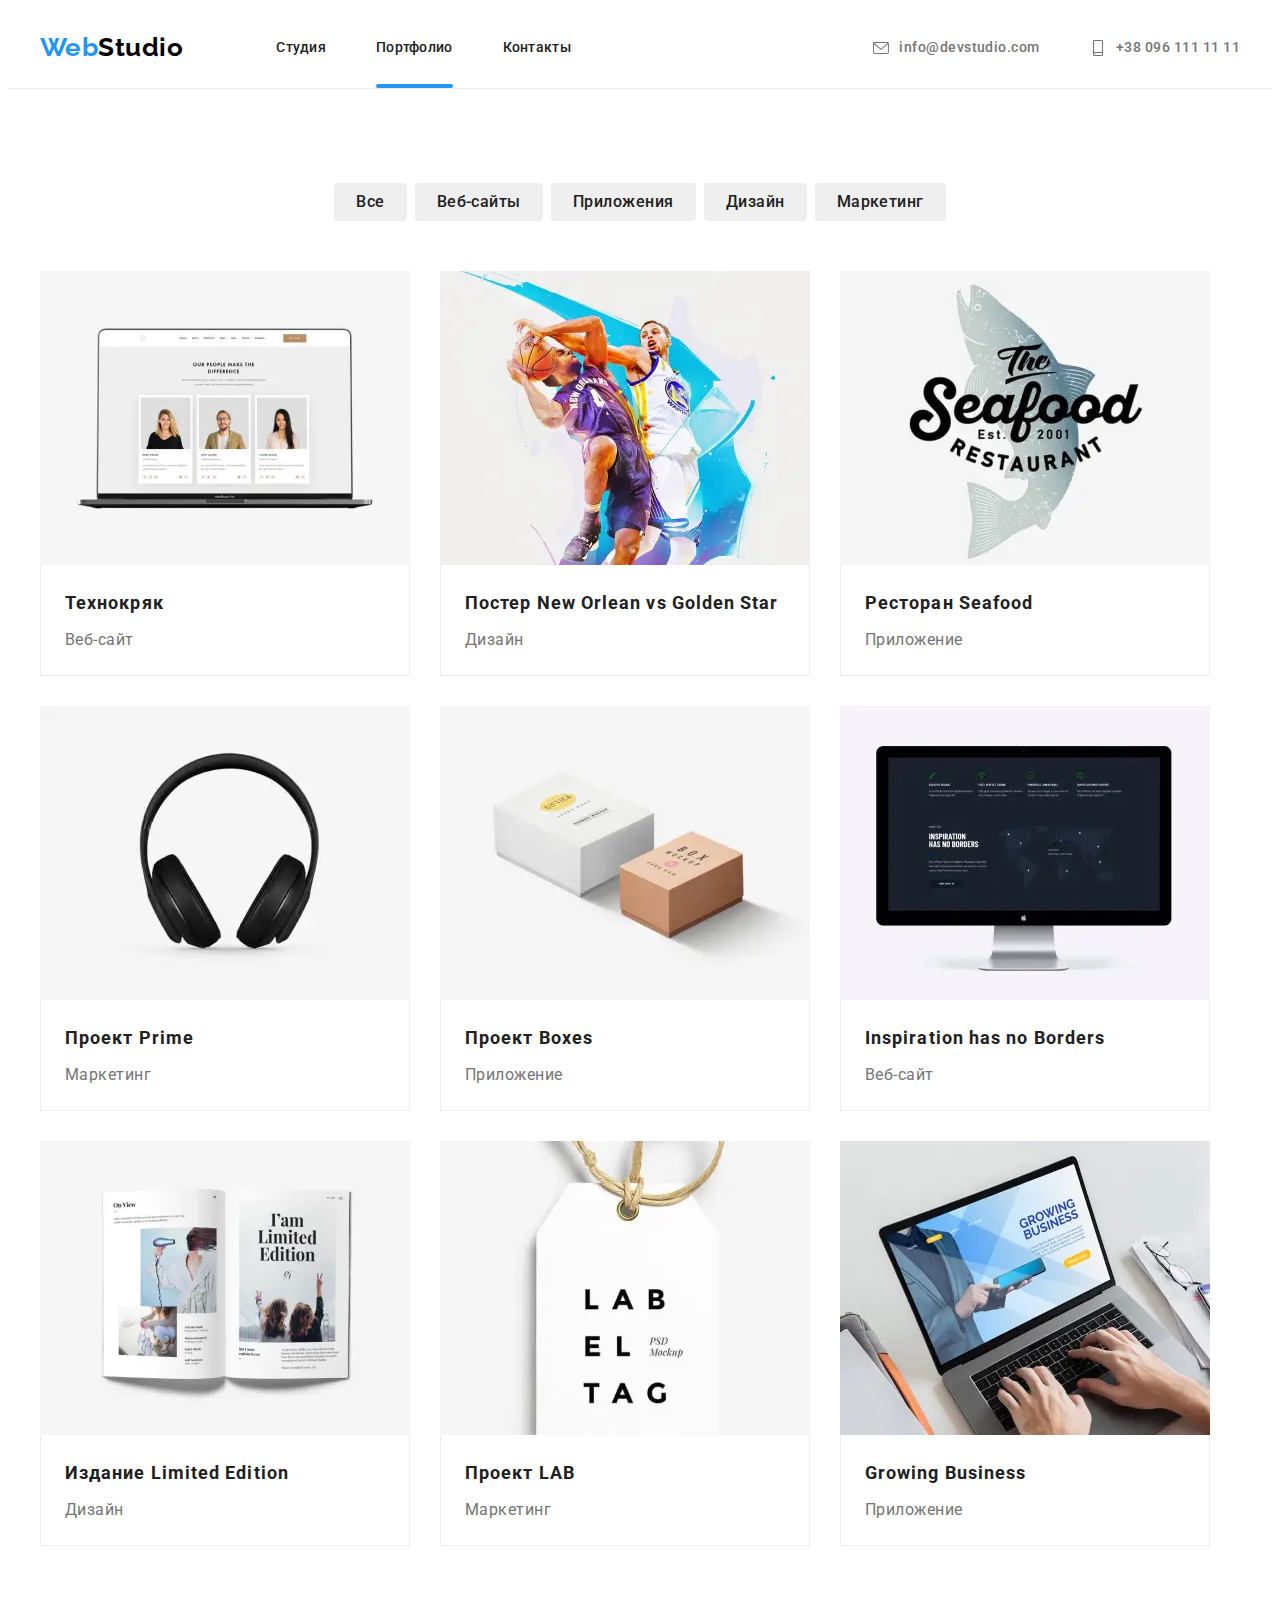
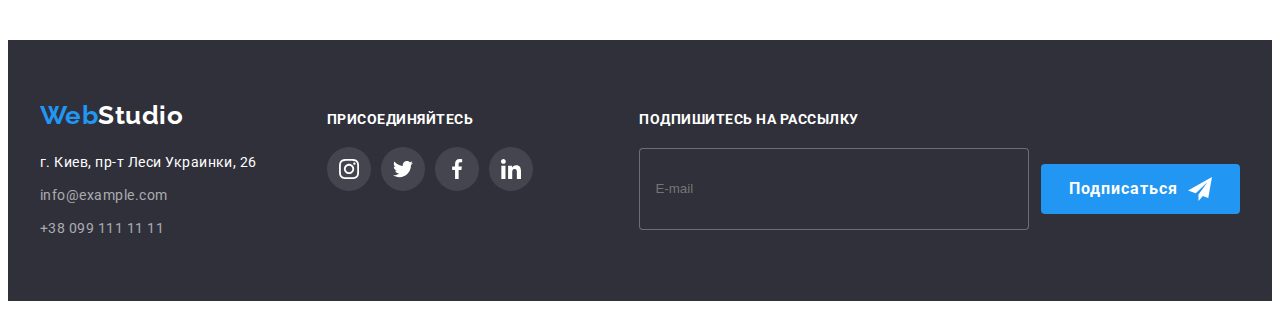
==== commit 42b50830: "hw.08.rev.2.3" ====
--- a/portfolio.html
+++ b/portfolio.html
@@ -24,6 +24,11 @@
     <header class="header">
       <div class="container header-nav">
         <a href="./index.html" class="logo" lang="en"><span class="logo__text">Web</span>Studio</a>
+        <button class="menu-open-btn" data-menu-open>
+          <svg class="menu-open-btn__icon">
+            <use href="./images/modal-icons.svg#mobile-menu-icon"></use>
+          </svg>
+        </button>
         <nav class="site-nav">
           <ul class="site-nav__list">
             <li class="site-nav__item"><a class="site-nav__link" href="./index.html">Студия</a></li>
@@ -64,13 +69,60 @@
             <li class="item">
               <a class="link" href="">
                 <div class="overlay-zone">
-                  <img
-                    class="image"
-                    src="./images/portfolio-box-1.jpg"
-                    width="370"
-                    height="294"
-                    alt="Открытый ноутбук"
-                  />
+                  <picture>
+                    <source
+                      media="(min-width: 1200px)"
+                      srcset="
+                        ./images/works/works-1-desktop.webp    1x,
+                        ./images/works/works-1-desktop@2x.webp 2x
+                      "
+                      type="image/webp"
+                    />
+                    <source
+                      media="(min-width: 1200px)"
+                      srcset="
+                        ./images/works/works-1-desktop.jpg    1x,
+                        ./images/works/works-1-desktop@2x.jpg 2x
+                      "
+                    />
+
+                    <source
+                      media="(min-width: 768px)"
+                      srcset="
+                        ./images/works/works-1-tablet.webp    1x,
+                        ./images/works/works-1-tablet@2x.webp 2x
+                      "
+                      type="image/webp"
+                    />
+                    <source
+                      media="(min-width: 768px)"
+                      srcset="
+                        ./images/works/works-1-tablet.jpg    1x,
+                        ./images/works/works-1-tablet@2x.jpg 2x
+                      "
+                    />
+                    <source
+                      media="(min-width: 480px)"
+                      srcset="
+                        ./images/works/works-1.webp    1x,
+                        ./images/works/works-1@2x.webp 2x
+                      "
+                      type="image/webp"
+                    />
+                    <source
+                      media="(min-width: 480px)"
+                      srcset="
+                        ./images/works/works-1.jpg    1x,
+                        ./images/works/works-1@2x.jpg 2x
+                      "
+                    />
+
+                    <img
+                      class="image"
+                      src="./images/works/works-1@2x.jpg"
+                      alt="Ноутбук"
+                    />
+                  </picture>
                   <div class="portfolio-overlay">
                     <p class="overlay-text">
                       Технокряк это современная площадка распространения коронавируса. Компании используют эту платформу
@@ -87,7 +139,60 @@
             <li class="item">
               <a class="link" href="">
                 <div class="overlay-zone">
-                  <img class="image" src="./images/portfolio-box-2.jpg" width="370" height="294" alt="Баскетболисты" />
+                  <picture>
+                    <source
+                      media="(min-width: 1200px)"
+                      srcset="
+                        ./images/works/works-2-desktop.webp    1x,
+                        ./images/works/works-2-desktop@2x.webp 2x
+                      "
+                      type="image/webp"
+                    />
+                    <source
+                      media="(min-width: 1200px)"
+                      srcset="
+                        ./images/works/works-2-desktop.jpg    1x,
+                        ./images/works/works-2-desktop@2x.jpg 2x
+                      "
+                    />
+
+                    <source
+                      media="(min-width: 768px)"
+                      srcset="
+                        ./images/works/works-2-tablet.webp    1x,
+                        ./images/works/works-2-tablet@2x.webp 2x
+                      "
+                      type="image/webp"
+                    />
+                    <source
+                      media="(min-width: 768px)"
+                      srcset="
+                        ./images/works/works-2-tablet.jpg    1x,
+                        ./images/works/works-2-tablet@2x.jpg 2x
+                      "
+                    />
+                    <source
+                      media="(min-width: 480px)"
+                      srcset="
+                        ./images/works/works-2.webp    1x,
+                        ./images/works/works-2@2x.webp 2x
+                      "
+                      type="image/webp"
+                    />
+                    <source
+                      media="(min-width: 480px)"
+                      srcset="
+                        ./images/works/works-2.jpg    1x,
+                        ./images/works/works-2@2x.jpg 2x
+                      "
+                    />
+
+                    <img
+                      class="image"
+                      src="./images/works/works-2@2x.jpg"
+                      alt="Баскетболисты"
+                    />
+                  </picture>
                   <div class="portfolio-overlay">
                     <p class="overlay-text">
                       Технокряк это современная площадка распространения коронавируса. Компании используют эту платформу
@@ -104,13 +209,60 @@
             <li class="item">
               <a class="link" href="">
                 <div class="overlay-zone">
-                  <img
-                    class="image"
-                    src="./images/portfolio-box-3.jpg"
-                    width="370"
-                    height="294"
-                    alt="Рыба и название ресторана"
-                  />
+                   <picture>
+                    <source
+                      media="(min-width: 1200px)"
+                      srcset="
+                        ./images/works/works-3-desktop.webp    1x,
+                        ./images/works/works-3-desktop@2x.webp 2x
+                      "
+                      type="image/webp"
+                    />
+                    <source
+                      media="(min-width: 1200px)"
+                      srcset="
+                        ./images/works/works-3-desktop.jpg    1x,
+                        ./images/works/works-3-desktop@2x.jpg 2x
+                      "
+                    />
+
+                    <source
+                      media="(min-width: 768px)"
+                      srcset="
+                        ./images/works/works-3-tablet.webp    1x,
+                        ./images/works/works-3-tablet@2x.webp 2x
+                      "
+                      type="image/webp"
+                    />
+                    <source
+                      media="(min-width: 768px)"
+                      srcset="
+                        ./images/works/works-3-tablet.jpg    1x,
+                        ./images/works/works-3-tablet@2x.jpg 2x
+                      "
+                    />
+                    <source
+                      media="(min-width: 480px)"
+                      srcset="
+                        ./images/works/works-3.webp    1x,
+                        ./images/works/works-3@2x.webp 2x
+                      "
+                      type="image/webp"
+                    />
+                    <source
+                      media="(min-width: 480px)"
+                      srcset="
+                        ./images/works/works-3.jpg    1x,
+                        ./images/works/works-3@2x.jpg 2x
+                      "
+                    />
+
+                    <img
+                      class="image"
+                      src="./images/works/works-3@2x.jpg"
+                      alt="Лого ресторана"
+                    />
+                  </picture>
                   <div class="portfolio-overlay">
                     <p class="overlay-text">
                       Технокряк это современная площадка распространения коронавируса. Компании используют эту платформу
@@ -127,7 +279,60 @@
             <li class="item">
               <a class="link" href="">
                 <div class="overlay-zone">
-                  <img class="image" src="./images/portfolio-box-4.jpg" width="370" height="294" alt="Наушники" />
+                   <picture>
+                    <source
+                      media="(min-width: 1200px)"
+                      srcset="
+                        ./images/works/works-4-desktop.webp    1x,
+                        ./images/works/works-4-desktop@2x.webp 2x
+                      "
+                      type="image/webp"
+                    />
+                    <source
+                      media="(min-width: 1200px)"
+                      srcset="
+                        ./images/works/works-4-desktop.jpg    1x,
+                        ./images/works/works-4-desktop@2x.jpg 2x
+                      "
+                    />
+
+                    <source
+                      media="(min-width: 768px)"
+                      srcset="
+                        ./images/works/works-4-tablet.webp    1x,
+                        ./images/works/works-4-tablet@2x.webp 2x
+                      "
+                      type="image/webp"
+                    />
+                    <source
+                      media="(min-width: 768px)"
+                      srcset="
+                        ./images/works/works-4-tablet.jpg    1x,
+                        ./images/works/works-4-tablet@2x.jpg 2x
+                      "
+                    />
+                    <source
+                      media="(min-width: 480px)"
+                      srcset="
+                        ./images/works/works-4.webp    1x,
+                        ./images/works/works-4@2x.webp 2x
+                      "
+                      type="image/webp"
+                    />
+                    <source
+                      media="(min-width: 480px)"
+                      srcset="
+                        ./images/works/works-4.jpg    1x,
+                        ./images/works/works-4@2x.jpg 2x
+                      "
+                    />
+
+                    <img
+                      class="image"
+                      src="./images/works/works-4@2x.jpg"
+                      alt="Наушники"
+                    />
+                  </picture>
                   <div class="portfolio-overlay">
                     <p class="overlay-text">
                       Технокряк это современная площадка распространения коронавируса. Компании используют эту платформу
@@ -144,7 +349,60 @@
             <li class="item">
               <a class="link" href="">
                 <div class="overlay-zone">
-                  <img class="image" src="./images/portfolio-box-5.jpg" width="370" height="294" alt="Две коробки" />
+                   <picture>
+                    <source
+                      media="(min-width: 1200px)"
+                      srcset="
+                        ./images/works/works-5-desktop.webp    1x,
+                        ./images/works/works-5-desktop@2x.webp 2x
+                      "
+                      type="image/webp"
+                    />
+                    <source
+                      media="(min-width: 1200px)"
+                      srcset="
+                        ./images/works/works-5-desktop.jpg    1x,
+                        ./images/works/works-5-desktop@2x.jpg 2x
+                      "
+                    />
+
+                    <source
+                      media="(min-width: 768px)"
+                      srcset="
+                        ./images/works/works-5-tablet.webp    1x,
+                        ./images/works/works-5-tablet@2x.webp 2x
+                      "
+                      type="image/webp"
+                    />
+                    <source
+                      media="(min-width: 768px)"
+                      srcset="
+                        ./images/works/works-5-tablet.jpg    1x,
+                        ./images/works/works-5-tablet@2x.jpg 2x
+                      "
+                    />
+                    <source
+                      media="(min-width: 480px)"
+                      srcset="
+                        ./images/works/works-5.webp    1x,
+                        ./images/works/works-5@2x.webp 2x
+                      "
+                      type="image/webp"
+                    />
+                    <source
+                      media="(min-width: 480px)"
+                      srcset="
+                        ./images/works/works-5.jpg    1x,
+                        ./images/works/works-5@2x.jpg 2x
+                      "
+                    />
+
+                    <img
+                      class="image"
+                      src="./images/works/works-5@2x.jpg"
+                      alt="Коробки"
+                    />
+                  </picture>
                   <div class="portfolio-overlay">
                     <p class="overlay-text">
                       Технокряк это современная площадка распространения коронавируса. Компании используют эту платформу
@@ -161,13 +419,60 @@
             <li class="item">
               <a class="link" href="">
                 <div class="overlay-zone">
-                  <img
-                    class="image"
-                    src="./images/portfolio-box-6.jpg"
-                    width="370"
-                    height="294"
-                    alt="Экран моноблока"
-                  />
+                   <picture>
+                    <source
+                      media="(min-width: 1200px)"
+                      srcset="
+                        ./images/works/works-6-desktop.webp    1x,
+                        ./images/works/works-6-esktop@2x.webp 2x
+                      "
+                      type="image/webp"
+                    />
+                    <source
+                      media="(min-width: 1200px)"
+                      srcset="
+                        ./images/works/works-6-desktop.jpg    1x,
+                        ./images/works/works-6-desktop@2x.jpg 2x
+                      "
+                    />
+
+                    <source
+                      media="(min-width: 768px)"
+                      srcset="
+                        ./images/works/works-6-tablet.webp    1x,
+                        ./images/works/works-6-tablet@2x.webp 2x
+                      "
+                      type="image/webp"
+                    />
+                    <source
+                      media="(min-width: 768px)"
+                      srcset="
+                        ./images/works/works-6-tablet.jpg    1x,
+                        ./images/works/works-6-tablet@2x.jpg 2x
+                      "
+                    />
+                    <source
+                      media="(min-width: 480px)"
+                      srcset="
+                        ./images/works/works-6.webp    1x,
+                        ./images/works/works-6@2x.webp 2x
+                      "
+                      type="image/webp"
+                    />
+                    <source
+                      media="(min-width: 480px)"
+                      srcset="
+                        ./images/works/works-6.jpg    1x,
+                        ./images/works/works-6@2x.jpg 2x
+                      "
+                    />
+
+                    <img
+                      class="image"
+                      src="./images/works/works-6@2x.jpg"
+                      alt="Моноблок"
+                    />
+                  </picture>
                   <div class="portfolio-overlay">
                     <p class="overlay-text">
                       Технокряк это современная площадка распространения коронавируса. Компании используют эту платформу
@@ -184,7 +489,60 @@
             <li class="item">
               <a class="link" href="">
                 <div class="overlay-zone">
-                  <img class="image" src="./images/portfolio-box-7.jpg" width="370" height="294" alt="Открытая книга" />
+                   <picture>
+                    <source
+                      media="(min-width: 1200px)"
+                      srcset="
+                        ./images/works/works-7-desktop.webp    1x,
+                        ./images/works/works-7-desktop@2x.webp 2x
+                      "
+                      type="image/webp"
+                    />
+                    <source
+                      media="(min-width: 1200px)"
+                      srcset="
+                        ./images/works/works-7-desktop.jpg    1x,
+                        ./images/works/works-7-desktop@2x.jpg 2x
+                      "
+                    />
+
+                    <source
+                      media="(min-width: 768px)"
+                      srcset="
+                        ./images/works/works-7-tablet.webp    1x,
+                        ./images/works/works-7-tablet@2x.webp 2x
+                      "
+                      type="image/webp"
+                    />
+                    <source
+                      media="(min-width: 768px)"
+                      srcset="
+                        ./images/works/works-7-tablet.jpg    1x,
+                        ./images/works/works-7-tablet@2x.jpg 2x
+                      "
+                    />
+                    <source
+                      media="(min-width: 480px)"
+                      srcset="
+                        ./images/works/works-7.webp    1x,
+                        ./images/works/works-7@2x.webp 2x
+                      "
+                      type="image/webp"
+                    />
+                    <source
+                      media="(min-width: 480px)"
+                      srcset="
+                        ./images/works/works-7.jpg    1x,
+                        ./images/works/works-7@2x.jpg 2x
+                      "
+                    />
+
+                    <img
+                      class="image"
+                      src="./images/works/works-7@2x.jpg"
+                      alt="Открытая книга"
+                    />
+                  </picture>
                   <div class="portfolio-overlay">
                     <p class="overlay-text">
                       Технокряк это современная площадка распространения коронавируса. Компании используют эту платформу
@@ -201,7 +559,60 @@
             <li class="item">
               <a class="link" href="">
                 <div class="overlay-zone">
-                  <img class="image" src="./images/portfolio-box-8.jpg" width="370" height="294" alt="Бирка" />
+                   <picture>
+                    <source
+                      media="(min-width: 1200px)"
+                      srcset="
+                        ./images/works/works-8-desktop.webp    1x,
+                        ./images/works/works-8-desktop@2x.webp 2x
+                      "
+                      type="image/webp"
+                    />
+                    <source
+                      media="(min-width: 1200px)"
+                      srcset="
+                        ./images/works/works-8-desktop.jpg    1x,
+                        ./images/works/works-8-desktop@2x.jpg 2x
+                      "
+                    />
+
+                    <source
+                      media="(min-width: 768px)"
+                      srcset="
+                        ./images/works/works-8-tablet.webp    1x,
+                        ./images/works/works-8-tablet@2x.webp 2x
+                      "
+                      type="image/webp"
+                    />
+                    <source
+                      media="(min-width: 768px)"
+                      srcset="
+                        ./images/works/works-8-tablet.jpg    1x,
+                        ./images/works/works-8-tablet@2x.jpg 2x
+                      "
+                    />
+                    <source
+                      media="(min-width: 480px)"
+                      srcset="
+                        ./images/works/works-8.webp    1x,
+                        ./images/works/works-8@2x.webp 2x
+                      "
+                      type="image/webp"
+                    />
+                    <source
+                      media="(min-width: 480px)"
+                      srcset="
+                        ./images/works/works-8.jpg    1x,
+                        ./images/works/works-8@2x.jpg 2x
+                      "
+                    />
+
+                    <img
+                      class="image"
+                      src="./images/works/works-8@2x.jpg"
+                      alt="Бирка"
+                    />
+                  </picture>
                   <div class="portfolio-overlay">
                     <p class="overlay-text">
                       Технокряк это современная площадка распространения коронавируса. Компании используют эту платформу
@@ -218,13 +629,60 @@
             <li class="item">
               <a class="link" href="">
                 <div class="overlay-zone">
-                  <img
-                    class="image"
-                    src="./images/portfolio-box-9.jpg"
-                    width="370"
-                    height="294"
-                    alt="Руки на клавиатуре"
-                  />
+                   <picture>
+                    <source
+                      media="(min-width: 1200px)"
+                      srcset="
+                        ./images/works/works-9-desktop.webp    1x,
+                        ./images/works/works-9-desktop@2x.webp 2x
+                      "
+                      type="image/webp"
+                    />
+                    <source
+                      media="(min-width: 1200px)"
+                      srcset="
+                        ./images/works/works-9-desktop.jpg    1x,
+                        ./images/works/works-9-desktop@2x.jpg 2x
+                      "
+                    />
+
+                    <source
+                      media="(min-width: 768px)"
+                      srcset="
+                        ./images/works/works-9-tablet.webp    1x,
+                        ./images/works/works-9-tablet@2x.webp 2x
+                      "
+                      type="image/webp"
+                    />
+                    <source
+                      media="(min-width: 768px)"
+                      srcset="
+                        ./images/works/works-9-tablet.jpg    1x,
+                        ./images/works/works-9-tablet@2x.jpg 2x
+                      "
+                    />
+                    <source
+                      media="(min-width: 480px)"
+                      srcset="
+                        ./images/works/works-9.webp    1x,
+                        ./images/works/works-9@2x.webp 2x
+                      "
+                      type="image/webp"
+                    />
+                    <source
+                      media="(min-width: 480px)"
+                      srcset="
+                        ./images/works/works-9.jpg    1x,
+                        ./images/works/works-9@2x.jpg 2x
+                      "
+                    />
+
+                    <img
+                      class="image"
+                      src="./images/works/works-9@2x.jpg"
+                      alt="Руки на ноутбуке"
+                    />
+                  </picture>
                   <div class="portfolio-overlay">
                     <p class="overlay-text">
                       Технокряк это современная площадка распространения коронавируса. Компании используют эту платформу
@@ -303,5 +761,43 @@
         </form>
       </div>
     </footer>
+    <div class="mobile-menu" data-menu>
+          <button class="menu-close-btn" data-menu-close>
+            <svg class="menu-close-icon">
+              <use href="./images/modal-icons.svg#modal-close"></use>
+            </svg>
+          </button>
+          <ul class="menu-nav">
+            <li class="menu-nav__item"><a class="menu-nav__link link" href="./index.html">Студия</a></li>
+            <li class="menu-nav__item"><a class="menu-nav__link link" href="./portfolio.html">Портфолио</a></li>
+            <li class="menu-nav__item"><a class="menu-nav__link link" href="">Контакты</a></li>
+          </ul>
+          <div>  
+            <ul class="menu-contacts">
+              
+              <li class="menu-contacts__item--tel">
+              <a class="menu-contacts__link menu-contacts__link--tel link" href="">+38 096 111 11 11</a
+              >
+              <li class="menu-contacts__item--mail">
+              <a class="menu-contacts__link menu-contacts__link--mail link" href="" lang="en">
+              info@devstudio.com</a
+              >
+              </li>
+            <ul class="menu-social">
+              <li class="menu-social__item">
+                <a href="#" class="menu-social__link link">Instagram</a>
+              </li>
+              <li class="menu-social__item">
+                <a href="#" class="menu-social__link link">Twitter</a>
+              </li>
+              <li class="menu-social__item">
+                <a href="#" class="menu-social__link link">Facebook</a>
+              </li>
+              <li class="menu-social__item">
+                <a href="#" class="menu-social__link link">LinkedIn</a>
+              </li>
+            </ul>
+            </div>
+    <script src="./js/menu.js"></script>
   </body>
 </html>
--- a/css/main.min.css
+++ b/css/main.min.css
@@ -1,3 +1,3 @@
 :root{--primary-text-color: #757575;--title-text-color: #212121;--accent-color: #2196f3;--primary-bg-color: #ffffff;--secondary-bg-color: #2f303a;--primary-cubic: cubic-bezier(0.4, 0, 0.2, 1)}.visually-hidden{position:absolute;white-space:nowrap;width:1px;height:1px;overflow:hidden;border:0;padding:0;clip:rect(0 0 0 0);clip-path:inset(50%);margin:-1px}body{font-family:Roboto, -apple-system, BlinkMacSystemFont, 'Segoe UI', Roboto, Oxygen, Ubuntu, Cantarell, 'Open Sans',- 'Helvetica Neue', sans-serif;color:var(--primary-text-color);background-color:var(--primary-bg-color);letter-spacing:0.03em}ul,p{list-style:none;margin:0;padding:0}img{display:block;max-width:100%;height:auto}.link{text-decoration:none}.container{margin:0 auto;padding-left:15px;padding-right:15px}@media screen and (min-width: 480px){.container{width:480px}}@media screen and (min-width: 768px){.container{width:768px}}@media screen and (min-width: 1200px){.container{width:1200px}}.section{padding-top:94px;padding-bottom:94px}.section-title{margin-top:0;margin-bottom:50px;font-size:36px;line-height:1.16;text-align:center;color:var(--title-text-color)}.logo{display:inline-block;font-family:Raleway;color:#000;text-decoration:none;font-weight:700;font-size:26px;line-height:1.2}.logo__text{color:var(--accent-color)}.form-btn,.footer-form__form-btn{border-radius:4px;border:none;font-family:inherit;font-weight:700;font-size:16px;line-height:calc(30 / 16);text-align:center;letter-spacing:0.06em;cursor:pointer;background-color:var(--accent-color);color:var(--primary-bg-color)}.modal-form__form-btn{display:block;margin-left:auto;margin-right:auto;padding:10px 55px;box-shadow:0px 4px 4px rgba(0,0,0,0.15)}.social-list{display:flex;justify-content:center}.social-list__link{width:44px;height:44px;display:flex;justify-content:center;align-items:center;border-radius:50%;transition:background-color 250ms var(--primary-cubic)}.social-list__link:hover,.social-list__link:focus{background-color:var(--accent-color)}.social-list__item:not(:last-child){margin-right:10px}.social-list__icon{width:20px;height:20px;fill:#afb1b8;transition:fill 250ms var(--primary-cubic)}.social-list__link:hover .social-list__icon,.social-list__link:focus .social-list__icon{fill:var(--primary-bg-color)}.backdrop{position:fixed;top:0;left:0;width:100%;height:100%;background-color:rgba(0,0,0,0.2);opacity:1;transition:opacity 300ms var(--primary-cubic)}.backdrop.is-hidden{opacity:0;pointer-events:none}.modal{position:absolute;top:50%;left:50%;max-width:528px;height:581px;padding:40px;background-color:#fff;transform:translate(-50%, -50%) scale(1);transition:transform 300ms var(--primary-cubic)}.backdrop.is-hidden .modal{transform:translate(-50%, -50%) scale(1.2)}.btn-close-modal{position:absolute;top:8px;right:8px;width:30px;height:30px;border-radius:50%;cursor:pointer;border:1px solid rgba(0,0,0,0.1);background-color:#fff}.close-modal-icon{width:11px;height:11px;fill:#000;transition:fill 250ms var(--primary-cubic)}.btn-close-modal:hover .close-modal-icon,.btn-close-modal:focus .close-modal-icon{fill:var(--accent-color)}.modal-tittle{margin-bottom:12px;display:block;text-align:center;line-height:calc(23 / 20);font-size:20px;color:var(--title-text-color)}.modal-form-field{margin-bottom:10px;display:flex;flex-direction:column}.modal-form-label{margin-bottom:4px;font-size:12px;letter-spacing:0.01em}.modal-icon-wrapper{position:relative}.modal-form-input{padding:11px 12px 11px 42px;width:100%;height:40px;border:1px solid rgba(33,33,33,0.2);border-radius:4px;cursor:pointer;transition:border-color 250ms var(--primary-cubic)}.modal-form-input:focus{outline:none;border-color:var(--accent-color)}.modal-icon{position:absolute;top:50%;left:12px;transform:translateY(-50%);width:18px;height:18px;transition:fill 250ms var(--primary-cubic)}.modal-form-input:focus+.modal-icon{fill:var(--accent-color)}.modal-form-message{margin-bottom:20px;padding:12px 16px;height:120px;resize:none}.modal-form-message::placeholder{font-size:14px;letter-spacing:0.01em;color:var(--primary-text-color);opacity:0.5}.modal-checkbox-label{margin-bottom:30px;display:flex;justify-content:center;font-size:14px}.modal-checkbox-label::before{content:'';margin-right:7px;display:inline-block;width:16px;height:16px;border:2px solid #212121;border-radius:3px;cursor:pointer}.modal-checkbox:checked+.modal-checkbox-label::before{background-color:var(--accent-color);border-color:var(--accent-color);background-image:url(../images/icon-check.svg);background-size:contain;background-origin:border-box}.modal-checkbox:focus+.modal-checkbox-label::before{border-color:var(--accent-color)}.checkbox-label-link{color:var(--accent-color)}.menu-open-btn{background-color:transparent;cursor:pointer;padding:0;line-height:0;border:none}@media screen and (min-width: 768px){.menu-open-btn{display:none}}.menu-open-btn__icon{width:40px;height:40px}.menu-close-btn{position:absolute;top:10px;right:15px;width:40px;height:40px;background-color:transparent;cursor:pointer;padding:0;line-height:0;border:none}.menu-close-icon{width:18px;height:18px}.menu-close-icon:hover,.menu-close-icon:focus{fill:var(--accent-color)}.mobile-menu{position:fixed;z-index:100;top:0;left:0;display:flex;flex-direction:column;justify-content:space-between;width:100vw;height:100vh;padding:48px 40px;background-color:var(--primary-bg-color);opacity:0;visibility:hidden;pointer-events:none;transition:opacity 250ms linear, visibility 250ms linear}.mobile-menu.is-open{opacity:1;visibility:visible;pointer-events:all}.menu-nav__item:not(:last-child){margin-bottom:32px}.menu-nav__link{font-weight:500;font-size:40px;line-height:1.14;letter-spacing:0.02em;color:var(--title-text-color);transition:color 250ms var(--primary-cubic)}.menu-nav__link:hover,.menu-nav__link:focus{color:var(--accent-color)}.menu-contacts__item--tel{margin-bottom:32px}.menu-contacts__item--mail{margin-bottom:64px}.menu-contacts__link{font-weight:500;letter-spacing:0.02em}.menu-contacts__link--tel{font-size:8vw;line-height:calc(39 / 34);color:var(--accent-color)}.menu-contacts__link--mail{font-size:24px;line-height:calc(28 / 24);color:var(--primary-text-color)}.menu-social{display:flex}.menu-social__item:not(:last-child){margin-right:10px;padding-right:10px;border-right:1px solid rgba(33,33,33,0.2)}.menu-social__link{font-size:18px;line-height:calc(22 / 18);color:var(--accent-color)}.header{border-bottom:1px solid #ececec}.header-nav{display:flex;align-items:center}@media screen and (max-width: 1199px){.header-nav{justify-content:space-between}}.site-nav__list{display:flex}@media screen and (min-width: 1200px){.site-nav__list{margin-left:93px}}@media screen and (max-width: 767px){.site-nav__list{display:none}}.site-nav__item:not(:last-child){margin-right:50px}.site-nav__link{position:relative;display:block;padding-top:32px;padding-bottom:32px;text-decoration:none;font-weight:500;font-size:14px;line-height:1.14;letter-spacing:0.02em;color:var(--title-text-color);transition:color 250ms var(--primary-cubic)}.site-nav__link:hover,.site-nav__link:focus{color:var(--accent-color)}.site-nav__link.current::after{position:absolute;bottom:0;left:0;content:'';display:inline-block;width:100%;height:4px;background-color:var(--accent-color);border-radius:2px}@media screen and (min-width: 1200px){.header-contacts{display:flex;margin-left:auto}}@media screen and (max-width: 767px){.header-contacts{display:none}}@media screen and (min-width: 768px) and (max-width: 1199px){.header-contacts__item{margin-bottom:10px}}@media screen and (min-width: 1200px){.header-contacts__item+.header-contacts__item{margin-left:50px}}.header-contacts__link{display:flex;align-items:center;font-weight:500;font-size:14px;line-height:1.14px;text-decoration:none;color:var(--primary-text-color);transition:color 250ms var(--primary-cubic)}.header-contacts__link:hover,.header-contacts__link:focus{color:var(--accent-color)}@media screen and (min-width: 1200px){.header-contacts__link{padding-top:32px;padding-bottom:32px}}.header-contacts__icon{margin-right:10px;width:16px;height:16px;fill:var(--primary-text-color);transition:fill 250ms var(--primary-cubic)}.header-contacts__link:hover .header-contacts__icon{fill:var(--accent-color)}.hero{margin:0 auto;padding-top:118px;padding-bottom:118px;max-width:480px;height:400px;background-image:linear-gradient(to right, rgba(47,48,58,0.4), rgba(47,48,58,0.4)),url("../images/hero/hero.jpg");background-position:center;background-repeat:no-repeat;background-size:cover;text-align:center;background-color:var(--secondary-bg-color)}@media screen and (min-device-pixel-ratio: 2), (min-resolution: 192dpi), (min-resolution: 2dppx){.hero{background-image:linear-gradient(to right, rgba(47,48,58,0.4), rgba(47,48,58,0.4)),url("../images/hero/hero2x.jpg")}}@media screen and (min-width: 768px){.hero{background-image:linear-gradient(to right, rgba(47,48,58,0.4), rgba(47,48,58,0.4)),url("../images/hero/hero-tablet.jpg");max-width:768px;height:400px}}@media screen and (min-width: 768px) and (min-device-pixel-ratio: 2), screen and (min-width: 768px) and (min-resolution: 192dpi), screen and (min-width: 768px) and (min-resolution: 2dppx){.hero{background-image:linear-gradient(to right, rgba(47,48,58,0.4), rgba(47,48,58,0.4)),url("../images/hero/hero-tablet2x.jpg")}}@media screen and (min-width: 1200px){.hero{padding-top:200px;padding-bottom:200px;background-image:linear-gradient(to right, rgba(47,48,58,0.4), rgba(47,48,58,0.4)),url("../images/hero/hero-desktop.jpg");max-width:1600px;height:600px}}@media screen and (min-width: 1200px) and (min-device-pixel-ratio: 2), screen and (min-width: 1200px) and (min-resolution: 192dpi), screen and (min-width: 1200px) and (min-resolution: 2dppx){.hero{background-image:linear-gradient(to right, rgba(47,48,58,0.4), rgba(47,48,58,0.4)),url("../images/hero/hero-desktop2x.jpg")}}.hero__title{margin-top:0px;margin-bottom:30px;font-style:normal;text-transform:uppercase;font-weight:900;font-size:26px;line-height:1.36;letter-spacing:0.06em;color:var(--primary-bg-color)}@media screen and (min-width: 1200px){.hero__title{font-size:44px}}.hero__button{padding:10px 32px;border-radius:4px;border:none;font-family:inherit;font-weight:700;font-size:16px;line-height:1.87;cursor:pointer;letter-spacing:0.06em;background-color:var(--accent-color);color:var(--primary-bg-color);box-shadow:0px 4px 4px rgba(0,0,0,0.15);transition:color 250ms var(--primary-cubic),background-color 250ms var(--primary-cubic)}.hero__button:hover,.hero__button:focus{color:var(--accent-color);background-color:var(--primary-bg-color)}@media screen and (min-width: 768px){.advantage-list{margin:-15px;display:flex;flex-wrap:wrap}}.advantage-list__item{max-width:450px;margin-bottom:30px}@media screen and (min-width: 768px){.advantage-list__item{margin:15px;width:354px}}@media screen and (min-width: 1200px){.advantage-list__item{width:270px}}.advantage-list__icon{margin-bottom:30px;width:100%;height:120px;border-radius:4px;display:flex;justify-content:center;align-items:center;background-color:#f5f4fa}.advantage-list__title{margin-top:0;margin-bottom:10px;text-transform:uppercase;font-size:14px;line-height:1.14;color:var(--title-text-color)}@media screen and (max-width: 767px){.advantage-list__title{text-align:center}}.advantage-list__text{font-size:14px;line-height:1.71}.section-works{padding-top:0}@media screen and (max-width: 1199px){.section-works{display:none}}.works-list{display:flex}.works-list__item{position:relative}.works-list__item:not(:last-child){margin-right:30px}.works-list__overlay{position:absolute;bottom:0;left:0;width:100%;height:70px;display:flex;align-items:center;justify-content:center;background-color:rgba(47,48,58,0.8)}.works-list__description{text-transform:uppercase;font-weight:bold;font-size:14px;line-height:calc(16 / 14);letter-spacing:0.03em;color:var(--primary-bg-color)}.works-list__image{display:block}.section-team{background-color:#f5f4fa}@media screen and (min-width: 768px){.team-list{margin:-15px;display:flex;flex-wrap:wrap}}.team-card{text-align:center;padding-bottom:30px;max-width:450px;box-shadow:0px 1px 3px rgba(0,0,0,0.12),0px 1px 1px rgba(0,0,0,0.14),0px 2px 1px rgba(0,0,0,0.2);border-radius:0px 0px 4px 4px;background-color:#fff}.team-list__team-card{margin-bottom:30px}@media screen and (min-width: 768px){.team-list__team-card{margin:15px;flex-basis:calc((100% - 2 * 30px) / 2)}}@media screen and (min-width: 1200px){.team-list__team-card{flex-basis:calc((100% - 4 * 30px) / 4)}}.team-card__photo{margin-bottom:30px}.team-card__title{margin-top:0;margin-bottom:10px;font-weight:500;font-size:16px;line-height:1.18;color:var(--title-text-color)}.team-card__text{font-size:16px;line-height:1.18;margin-bottom:16px}.footer-section{background-color:var(--secondary-bg-color);padding-top:60px;padding-bottom:60px}@media screen and (min-width: 768px){.footer__container{display:flex;flex-wrap:wrap;justify-content:space-around;align-items:baseline}}.footer-section__logo{margin-bottom:20px;color:var(--primary-bg-color)}.address-container{text-align:center;margin-bottom:60px}@media screen and (min-width: 1200px){.address-container{text-align:start;margin-bottom:0}}.address__item:not(:last-child){margin-bottom:9px}.address__link{font-style:normal;font-weight:400;font-size:14px;line-height:1.71;color:rgba(255,255,255,0.6);text-decoration:none;transition:color 250ms var(--primary-cubic)}.address__link:hover,.address__link:focus{color:var(--accent-color)}.address__link--street{color:var(--primary-bg-color)}.footer-social{margin-bottom:60px;display:flex;flex-direction:column;align-items:center}@media screen and (min-width: 1200px){.footer-social{margin-left:70px;margin-bottom:0;align-items:flex-start}}.footer-social__text,.footer-form__text{font-size:14px;line-height:calc(16 / 14);text-transform:uppercase;color:var(--primary-bg-color)}.footer-social__list{display:flex;margin-top:20px}.footer-social__item{width:44px;height:44px}.footer-social__item:not(:last-child){margin-right:10px}.footer-social__link{width:100%;height:100%;display:flex;justify-content:center;align-items:center;border-radius:50%;background-color:rgba(255,255,255,0.1);transition:background-color 250ms var(--primary-cubic)}.footer-social__link:hover,.footer-social__link:focus{background-color:var(--accent-color)}.footer-social__icon{width:20px;height:20px;fill:var(--primary-bg-color)}.footer-form{margin-right:auto;margin-left:auto;text-align:center}@media screen and (min-width: 1200px){.footer-form{text-align:start;margin-right:0}}.footer-form__wrapper{margin-top:20px;display:flex;flex-direction:column;align-items:center}@media screen and (min-width: 1200px){.footer-form__wrapper{flex-direction:row}}.footer-form__input{margin-bottom:20px;padding:15px;width:100%;height:50px;cursor:pointer;color:var(--primary-bg-color);border:1px solid rgba(255,255,255,0.3);background-color:var(--secondary-bg-color);border-radius:4px}@media screen and (min-width: 768px){.footer-form__input{width:450px}}@media screen and (min-width: 1200px){.footer-form__input{margin-right:12px;margin-bottom:0;width:358px}}.footer-form__form-btn{padding:10px 28px;display:inline-flex;align-items:center}.form-btn__icon{margin-left:10px;width:24px;height:24px;background-image:url(../images/icon-send.svg);background-repeat:no-repeat;background-size:contain}.partners-list{margin:-15px;display:flex;flex-wrap:wrap;justify-content:center}.partners-list__item{margin:15px;height:92px;flex-basis:calc((100% - 2 * 30px) / 2)}@media screen and (min-width: 768px){.partners-list__item{flex-basis:calc((100% - 3 * 30px) / 3)}}@media screen and (min-width: 1200px){.partners-list__item{flex-basis:calc((100% - 6 * 30px) / 6)}}.partners-list__link{width:100%;height:100%;display:flex;justify-content:center;align-items:center;border:1px solid #afb1b8;border-radius:4px;transition:border-color 250ms var(--primary-cubic)}.partners-list__link:hover,.partners-list__link:focus{border-color:var(--accent-color)}.partners-list__icon{width:106px;height:60px;fill:#afb1b8;transition:fill 250ms var(--primary-cubic)}.partners-list__link:hover .partners-list__icon,.partners-list__link:focus .partners-list__icon{fill:var(--accent-color)}.btns-portfolio{display:flex;margin-bottom:50px;justify-content:center}.btns-portfolio .item:not(:last-child){margin-right:8px}.button-portfolio{padding:6px 22px;border-radius:4px;border:none;font-family:inherit;font-weight:500;font-size:16px;line-height:1.62;text-align:center;letter-spacing:0.03em;cursor:pointer;color:var(--title-text-color);transition:background-color 250ms var(--primary-cubic),color 250ms var(--primary-cubic),box-shadow 250ms var(--primary-cubic)}.button-portfolio:hover,.button-portfolio:focus{background-color:var(--accent-color);color:var(--primary-bg-color);box-shadow:0px 3px 1px rgba(0,0,0,0.1),0px 1px 2px rgba(0,0,0,0.08),0px 2px 2px rgba(0,0,0,0.12)}.work-examples{display:flex;flex-wrap:wrap;margin:-15px}.work-examples .item{width:370px;margin:15px}.work-examples .link{display:block;text-decoration:none;transition:box-shadow 250ms var(--primary-cubic)}.work-examples .link:hover{box-shadow:0px 1px 1px rgba(0,0,0,0.12),0px 4px 4px rgba(0,0,0,0.06),1px 4px 6px rgba(0,0,0,0.16)}.work-examples .overlay-zone{position:relative;overflow:hidden}.portfolio-overlay{position:absolute;top:0;left:0;width:100%;height:100%;transform:translateY(100%);transition:transform 250ms var(--primary-cubic);padding:63px 24px;background-color:rgba(33,150,243,0.9)}.work-examples .link:hover .portfolio-overlay{transform:translateY(0)}.work-examples .overlay-text{font-size:18px;line-height:calc(28 / 18);color:var(--primary-bg-color)}.work-examples .item-title-text{padding:20px 24px;border-bottom:1px solid #eee;border-left:1px solid #eee;border-right:1px solid #eee}.work-examples .image{display:block}.work-examples .title{margin-top:0;margin-bottom:4px;font-size:18px;line-height:2;letter-spacing:0.06em;color:var(--title-text-color)}.work-examples .text{color:var(--primary-text-color);font-size:16px;line-height:1.87}
+ 'Helvetica Neue', sans-serif;color:var(--primary-text-color);background-color:var(--primary-bg-color);letter-spacing:0.03em}ul,p{list-style:none;margin:0;padding:0}img{display:block;max-width:100%;height:auto}.link{text-decoration:none}.container{margin:0 auto;padding-left:15px;padding-right:15px}@media screen and (min-width: 480px){.container{width:480px}}@media screen and (min-width: 768px){.container{width:768px}}@media screen and (min-width: 1200px){.container{width:1200px}}.section{padding-top:94px;padding-bottom:94px}.section-title{margin-top:0;margin-bottom:50px;font-size:36px;line-height:1.16;text-align:center;color:var(--title-text-color)}.logo{display:inline-block;font-family:Raleway;color:#000;text-decoration:none;font-weight:700;font-size:26px;line-height:1.2}.logo__text{color:var(--accent-color)}.form-btn,.footer-form__form-btn{border-radius:4px;border:none;font-family:inherit;font-weight:700;font-size:16px;line-height:calc(30 / 16);text-align:center;letter-spacing:0.06em;cursor:pointer;background-color:var(--accent-color);color:var(--primary-bg-color)}.modal-form__form-btn{display:block;margin-left:auto;margin-right:auto;padding:10px 55px;box-shadow:0px 4px 4px rgba(0,0,0,0.15)}.social-list{display:flex;justify-content:center}.social-list__link{width:44px;height:44px;display:flex;justify-content:center;align-items:center;border-radius:50%;transition:background-color 250ms var(--primary-cubic)}.social-list__link:hover,.social-list__link:focus{background-color:var(--accent-color)}.social-list__item:not(:last-child){margin-right:10px}.social-list__icon{width:20px;height:20px;fill:#afb1b8;transition:fill 250ms var(--primary-cubic)}.social-list__link:hover .social-list__icon,.social-list__link:focus .social-list__icon{fill:var(--primary-bg-color)}.backdrop{position:fixed;top:0;left:0;width:100%;height:100%;background-color:rgba(0,0,0,0.2);opacity:1;transition:opacity 300ms var(--primary-cubic)}.backdrop.is-hidden{opacity:0;pointer-events:none}.modal{position:absolute;top:50%;left:50%;max-width:528px;height:581px;padding:40px;background-color:#fff;transform:translate(-50%, -50%) scale(1);transition:transform 300ms var(--primary-cubic)}.backdrop.is-hidden .modal{transform:translate(-50%, -50%) scale(1.2)}.btn-close-modal{position:absolute;top:8px;right:8px;width:30px;height:30px;border-radius:50%;cursor:pointer;border:1px solid rgba(0,0,0,0.1);background-color:#fff}.close-modal-icon{width:11px;height:11px;fill:#000;transition:fill 250ms var(--primary-cubic)}.btn-close-modal:hover .close-modal-icon,.btn-close-modal:focus .close-modal-icon{fill:var(--accent-color)}.modal-tittle{margin-bottom:12px;display:block;text-align:center;line-height:calc(23 / 20);font-size:20px;color:var(--title-text-color)}.modal-form-field{margin-bottom:10px;display:flex;flex-direction:column}.modal-form-label{margin-bottom:4px;font-size:12px;letter-spacing:0.01em}.modal-icon-wrapper{position:relative}.modal-form-input{padding:11px 12px 11px 42px;width:100%;height:40px;border:1px solid rgba(33,33,33,0.2);border-radius:4px;cursor:pointer;transition:border-color 250ms var(--primary-cubic)}.modal-form-input:focus{outline:none;border-color:var(--accent-color)}.modal-icon{position:absolute;top:50%;left:12px;transform:translateY(-50%);width:18px;height:18px;transition:fill 250ms var(--primary-cubic)}.modal-form-input:focus+.modal-icon{fill:var(--accent-color)}.modal-form-message{margin-bottom:20px;padding:12px 16px;height:120px;resize:none}.modal-form-message::placeholder{font-size:14px;letter-spacing:0.01em;color:var(--primary-text-color);opacity:0.5}.modal-checkbox-label{margin-bottom:30px;display:flex;justify-content:center;font-size:14px}.modal-checkbox-label::before{content:'';margin-right:7px;display:inline-block;width:16px;height:16px;border:2px solid #212121;border-radius:3px;cursor:pointer}.modal-checkbox:checked+.modal-checkbox-label::before{background-color:var(--accent-color);border-color:var(--accent-color);background-image:url(../images/icon-check.svg);background-size:contain;background-origin:border-box}.modal-checkbox:focus+.modal-checkbox-label::before{border-color:var(--accent-color)}.checkbox-label-link{color:var(--accent-color)}.menu-open-btn{margin-left:auto;background-color:transparent;cursor:pointer;padding:0;line-height:0;border:none}@media screen and (min-width: 768px){.menu-open-btn{display:none}}.menu-open-btn__icon{width:40px;height:40px;transition:fill 250ms var(--primary-cubic)}.menu-open-btn__icon:hover,.menu-open-btn__icon:focus{fill:var(--accent-color)}.menu-close-btn{position:absolute;top:10px;right:15px;width:40px;height:40px;background-color:transparent;cursor:pointer;padding:0;line-height:0;border:none}.menu-close-icon{width:18px;height:18px;transition:fill 250ms var(--primary-cubic)}.menu-close-icon:hover,.menu-close-icon:focus{fill:var(--accent-color)}.mobile-menu{position:fixed;z-index:100;top:0;left:0;display:flex;flex-direction:column;justify-content:space-between;width:100vw;height:100vh;padding:48px 40px;background-color:var(--primary-bg-color);opacity:0;visibility:hidden;pointer-events:none;transition:opacity 250ms var(--primary-cubic),visibility 250ms var(--primary-cubic)}.mobile-menu.is-open{opacity:1;visibility:visible;pointer-events:all}.menu-nav__item:not(:last-child){margin-bottom:32px}.menu-nav__link{font-weight:500;font-size:40px;line-height:1.14;letter-spacing:0.02em;color:var(--title-text-color);transition:color 250ms var(--primary-cubic)}.menu-nav__link:hover,.menu-nav__link:focus{color:var(--accent-color)}.menu-contacts__item--tel{margin-bottom:32px}.menu-contacts__item--mail{margin-bottom:64px}.menu-contacts__link{font-weight:500;letter-spacing:0.02em}.menu-contacts__link--tel{font-size:8vw;line-height:calc(39 / 34);color:var(--accent-color)}.menu-contacts__link--mail{font-size:24px;line-height:calc(28 / 24);color:var(--primary-text-color)}.menu-social{display:flex}.menu-social__item:not(:last-child){margin-right:10px;padding-right:10px;border-right:1px solid rgba(33,33,33,0.2)}.menu-social__link{font-size:18px;line-height:calc(22 / 18);color:var(--accent-color)}.header{border-bottom:1px solid #ececec}.header-nav{display:flex;align-items:center}@media screen and (max-width: 1199px){.header-nav{justify-content:space-between}}.site-nav__list{display:flex}@media screen and (min-width: 1200px){.site-nav__list{margin-left:93px}}@media screen and (max-width: 767px){.site-nav__list{display:none}}.site-nav__item:not(:last-child){margin-right:50px}.site-nav__link{position:relative;display:block;padding-top:32px;padding-bottom:32px;text-decoration:none;font-weight:500;font-size:14px;line-height:1.14;letter-spacing:0.02em;color:var(--title-text-color);transition:color 250ms var(--primary-cubic)}.site-nav__link:hover,.site-nav__link:focus{color:var(--accent-color)}.site-nav__link.current::after{position:absolute;bottom:0;left:0;content:'';display:inline-block;width:100%;height:4px;background-color:var(--accent-color);border-radius:2px}@media screen and (min-width: 1200px){.header-contacts{display:flex;margin-left:auto}}@media screen and (max-width: 767px){.header-contacts{display:none}}@media screen and (min-width: 768px) and (max-width: 1199px){.header-contacts__item{margin-bottom:10px}}@media screen and (min-width: 1200px){.header-contacts__item+.header-contacts__item{margin-left:50px}}.header-contacts__link{display:flex;align-items:center;font-weight:500;font-size:14px;line-height:1.14px;text-decoration:none;color:var(--primary-text-color);transition:color 250ms var(--primary-cubic)}.header-contacts__link:hover,.header-contacts__link:focus{color:var(--accent-color)}@media screen and (min-width: 1200px){.header-contacts__link{padding-top:32px;padding-bottom:32px}}.header-contacts__icon{margin-right:10px;width:16px;height:16px;fill:var(--primary-text-color);transition:fill 250ms var(--primary-cubic)}.header-contacts__link:hover .header-contacts__icon{fill:var(--accent-color)}.hero{margin:0 auto;padding-top:118px;padding-bottom:118px;max-width:480px;height:400px;background-image:linear-gradient(to right, rgba(47,48,58,0.4), rgba(47,48,58,0.4)),url("../images/hero/hero.jpg");background-position:center;background-repeat:no-repeat;background-size:cover;text-align:center;background-color:var(--secondary-bg-color)}@media screen and (min-device-pixel-ratio: 2), (min-resolution: 192dpi), (min-resolution: 2dppx){.hero{background-image:linear-gradient(to right, rgba(47,48,58,0.4), rgba(47,48,58,0.4)),url("../images/hero/hero2x.jpg")}}@media screen and (min-width: 768px){.hero{background-image:linear-gradient(to right, rgba(47,48,58,0.4), rgba(47,48,58,0.4)),url("../images/hero/hero-tablet.jpg");max-width:768px;height:400px}}@media screen and (min-width: 768px) and (min-device-pixel-ratio: 2), screen and (min-width: 768px) and (min-resolution: 192dpi), screen and (min-width: 768px) and (min-resolution: 2dppx){.hero{background-image:linear-gradient(to right, rgba(47,48,58,0.4), rgba(47,48,58,0.4)),url("../images/hero/hero-tablet2x.jpg")}}@media screen and (min-width: 1200px){.hero{padding-top:200px;padding-bottom:200px;background-image:linear-gradient(to right, rgba(47,48,58,0.4), rgba(47,48,58,0.4)),url("../images/hero/hero-desktop.jpg");max-width:1600px;height:600px}}@media screen and (min-width: 1200px) and (min-device-pixel-ratio: 2), screen and (min-width: 1200px) and (min-resolution: 192dpi), screen and (min-width: 1200px) and (min-resolution: 2dppx){.hero{background-image:linear-gradient(to right, rgba(47,48,58,0.4), rgba(47,48,58,0.4)),url("../images/hero/hero-desktop2x.jpg")}}.hero__title{margin-top:0px;margin-bottom:30px;font-style:normal;text-transform:uppercase;font-weight:900;font-size:26px;line-height:1.36;letter-spacing:0.06em;color:var(--primary-bg-color)}@media screen and (min-width: 1200px){.hero__title{font-size:44px}}.hero__button{padding:10px 32px;border-radius:4px;border:none;font-family:inherit;font-weight:700;font-size:16px;line-height:1.87;cursor:pointer;letter-spacing:0.06em;background-color:var(--accent-color);color:var(--primary-bg-color);box-shadow:0px 4px 4px rgba(0,0,0,0.15);transition:color 250ms var(--primary-cubic),background-color 250ms var(--primary-cubic)}.hero__button:hover,.hero__button:focus{color:var(--accent-color);background-color:var(--primary-bg-color)}@media screen and (min-width: 768px){.advantage-list{margin:-15px;display:flex;flex-wrap:wrap}}.advantage-list__item{max-width:450px;margin-bottom:30px}@media screen and (min-width: 768px){.advantage-list__item{margin:15px;width:354px}}@media screen and (min-width: 1200px){.advantage-list__item{width:270px}}.advantage-list__icon{margin-bottom:30px;width:100%;height:120px;border-radius:4px;display:flex;justify-content:center;align-items:center;background-color:#f5f4fa}.advantage-list__title{margin-top:0;margin-bottom:10px;text-transform:uppercase;font-size:14px;line-height:1.14;color:var(--title-text-color)}@media screen and (max-width: 767px){.advantage-list__title{text-align:center}}.advantage-list__text{font-size:14px;line-height:1.71}.section-works{padding-top:0}@media screen and (max-width: 1199px){.section-works{display:none}}.works-list{display:flex}.works-list__item{position:relative}.works-list__item:not(:last-child){margin-right:30px}.works-list__overlay{position:absolute;bottom:0;left:0;width:100%;height:70px;display:flex;align-items:center;justify-content:center;background-color:rgba(47,48,58,0.8)}.works-list__description{text-transform:uppercase;font-weight:bold;font-size:14px;line-height:calc(16 / 14);letter-spacing:0.03em;color:var(--primary-bg-color)}.works-list__image{display:block}.section-team{background-color:#f5f4fa}@media screen and (min-width: 768px){.team-list{margin:-15px;display:flex;flex-wrap:wrap}}.team-card{text-align:center;padding-bottom:30px;max-width:450px;box-shadow:0px 1px 3px rgba(0,0,0,0.12),0px 1px 1px rgba(0,0,0,0.14),0px 2px 1px rgba(0,0,0,0.2);border-radius:0px 0px 4px 4px;background-color:#fff}.team-list__team-card{margin-bottom:30px}@media screen and (min-width: 768px){.team-list__team-card{margin:15px;flex-basis:calc((100% - 2 * 30px) / 2)}}@media screen and (min-width: 1200px){.team-list__team-card{flex-basis:calc((100% - 4 * 30px) / 4)}}.team-card__photo{margin-bottom:30px}.team-card__title{margin-top:0;margin-bottom:10px;font-weight:500;font-size:16px;line-height:1.18;color:var(--title-text-color)}.team-card__text{font-size:16px;line-height:1.18;margin-bottom:16px}.footer-section{background-color:var(--secondary-bg-color);padding-top:60px;padding-bottom:60px}@media screen and (min-width: 768px){.footer__container{display:flex;flex-wrap:wrap;justify-content:space-around;align-items:baseline}}.footer-section__logo{margin-bottom:20px;color:var(--primary-bg-color)}.address-container{text-align:center;margin-bottom:60px}@media screen and (min-width: 1200px){.address-container{text-align:start;margin-bottom:0}}.address__item:not(:last-child){margin-bottom:9px}.address__link{font-style:normal;font-weight:400;font-size:14px;line-height:1.71;color:rgba(255,255,255,0.6);text-decoration:none;transition:color 250ms var(--primary-cubic)}.address__link:hover,.address__link:focus{color:var(--accent-color)}.address__link--street{color:var(--primary-bg-color)}.footer-social{margin-bottom:60px;display:flex;flex-direction:column;align-items:center}@media screen and (min-width: 1200px){.footer-social{margin-left:70px;margin-bottom:0;align-items:flex-start}}.footer-social__text,.footer-form__text{font-size:14px;line-height:calc(16 / 14);text-transform:uppercase;color:var(--primary-bg-color)}.footer-social__list{display:flex;margin-top:20px}.footer-social__item{width:44px;height:44px}.footer-social__item:not(:last-child){margin-right:10px}.footer-social__link{width:100%;height:100%;display:flex;justify-content:center;align-items:center;border-radius:50%;background-color:rgba(255,255,255,0.1);transition:background-color 250ms var(--primary-cubic)}.footer-social__link:hover,.footer-social__link:focus{background-color:var(--accent-color)}.footer-social__icon{width:20px;height:20px;fill:var(--primary-bg-color)}.footer-form{margin-right:auto;margin-left:auto;text-align:center}@media screen and (min-width: 1200px){.footer-form{text-align:start;margin-right:0}}.footer-form__wrapper{margin-top:20px;display:flex;flex-direction:column;align-items:center}@media screen and (min-width: 1200px){.footer-form__wrapper{flex-direction:row}}.footer-form__input{margin-bottom:20px;padding:15px;width:100%;height:50px;cursor:pointer;color:var(--primary-bg-color);border:1px solid rgba(255,255,255,0.3);background-color:var(--secondary-bg-color);border-radius:4px}@media screen and (min-width: 768px){.footer-form__input{width:450px}}@media screen and (min-width: 1200px){.footer-form__input{margin-right:12px;margin-bottom:0;width:358px}}.footer-form__form-btn{padding:10px 28px;display:inline-flex;align-items:center}.form-btn__icon{margin-left:10px;width:24px;height:24px;background-image:url(../images/icon-send.svg);background-repeat:no-repeat;background-size:contain}.partners-list{margin:-15px;display:flex;flex-wrap:wrap;justify-content:center}.partners-list__item{margin:15px;height:92px;flex-basis:calc((100% - 2 * 30px) / 2)}@media screen and (min-width: 768px){.partners-list__item{flex-basis:calc((100% - 3 * 30px) / 3)}}@media screen and (min-width: 1200px){.partners-list__item{flex-basis:calc((100% - 6 * 30px) / 6)}}.partners-list__link{width:100%;height:100%;display:flex;justify-content:center;align-items:center;border:1px solid #afb1b8;border-radius:4px;transition:border-color 250ms var(--primary-cubic)}.partners-list__link:hover,.partners-list__link:focus{border-color:var(--accent-color)}.partners-list__icon{width:106px;height:60px;fill:#afb1b8;transition:fill 250ms var(--primary-cubic)}.partners-list__link:hover .partners-list__icon,.partners-list__link:focus .partners-list__icon{fill:var(--accent-color)}.btns-portfolio{display:flex;margin-bottom:50px;justify-content:center}.btns-portfolio .item:not(:last-child){margin-right:8px}.button-portfolio{padding:6px 22px;border-radius:4px;border:none;font-family:inherit;font-weight:500;font-size:16px;line-height:1.62;text-align:center;letter-spacing:0.03em;cursor:pointer;color:var(--title-text-color);transition:background-color 250ms var(--primary-cubic),color 250ms var(--primary-cubic),box-shadow 250ms var(--primary-cubic)}.button-portfolio:hover,.button-portfolio:focus{background-color:var(--accent-color);color:var(--primary-bg-color);box-shadow:0px 3px 1px rgba(0,0,0,0.1),0px 1px 2px rgba(0,0,0,0.08),0px 2px 2px rgba(0,0,0,0.12)}.work-examples{display:flex;flex-wrap:wrap;margin:-15px}.work-examples .item{width:370px;margin:15px}.work-examples .link{display:block;text-decoration:none;transition:box-shadow 250ms var(--primary-cubic)}.work-examples .link:hover{box-shadow:0px 1px 1px rgba(0,0,0,0.12),0px 4px 4px rgba(0,0,0,0.06),1px 4px 6px rgba(0,0,0,0.16)}.work-examples .overlay-zone{position:relative;overflow:hidden}.portfolio-overlay{position:absolute;top:0;left:0;width:100%;height:100%;transform:translateY(100%);transition:transform 250ms var(--primary-cubic);padding:63px 24px;background-color:rgba(33,150,243,0.9)}.work-examples .link:hover .portfolio-overlay{transform:translateY(0)}.work-examples .overlay-text{font-size:18px;line-height:calc(28 / 18);color:var(--primary-bg-color)}.work-examples .item-title-text{padding:20px 24px;border-bottom:1px solid #eee;border-left:1px solid #eee;border-right:1px solid #eee}.work-examples .image{display:block}.work-examples .title{margin-top:0;margin-bottom:4px;font-size:18px;line-height:2;letter-spacing:0.06em;color:var(--title-text-color)}.work-examples .text{color:var(--primary-text-color);font-size:16px;line-height:1.87}
 /*# sourceMappingURL=main.min.css.map */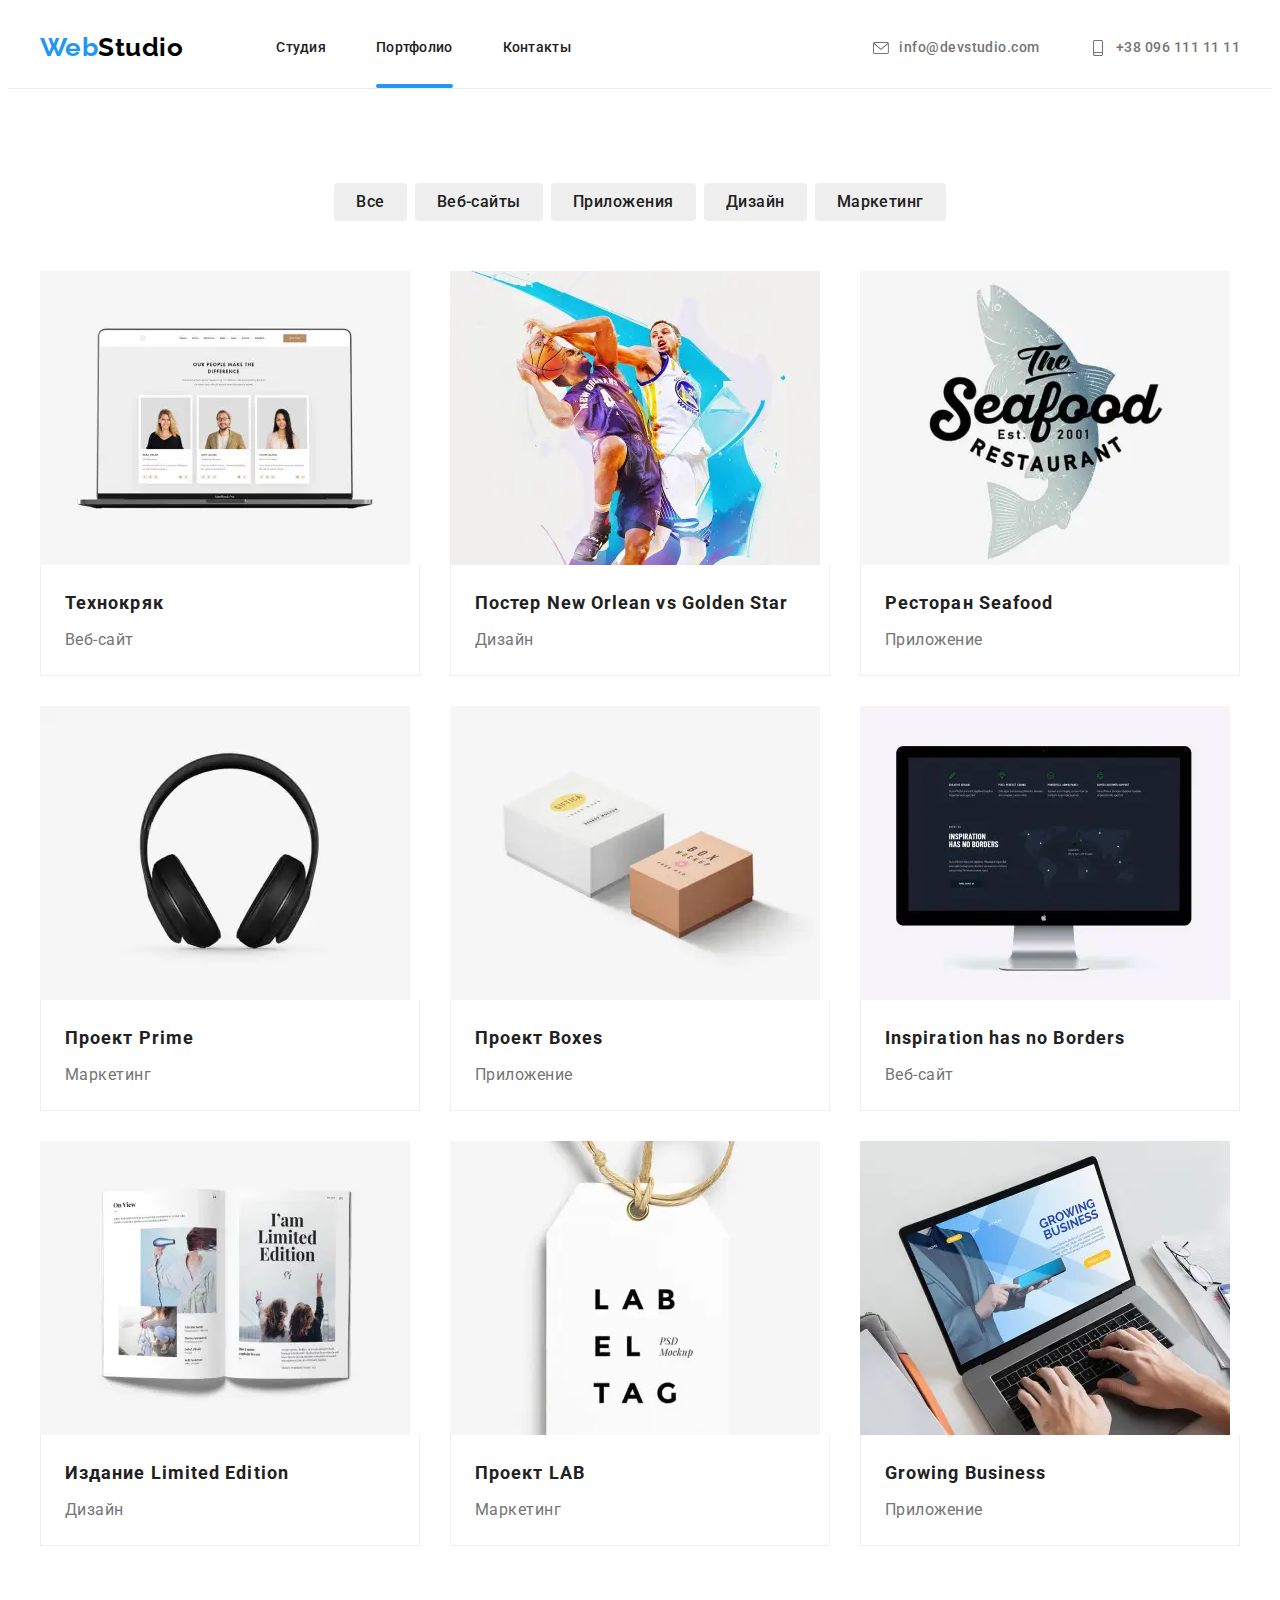
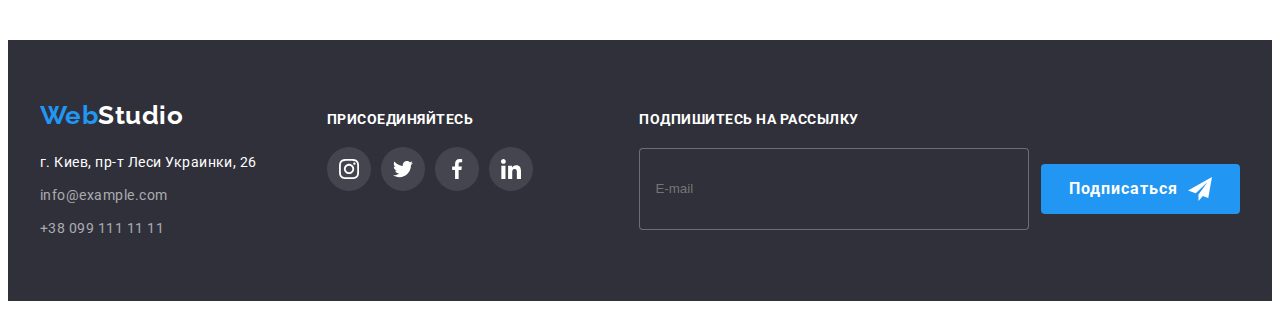
==== commit 05d8944a: "hw.08.rev.2.3" ====
--- a/portfolio.html
+++ b/portfolio.html
@@ -58,17 +58,17 @@
     <main>
       <section class="section section-portfolio">
         <div class="container">
-          <ul class="btns-portfolio">
-            <li class="item"><button class="button-portfolio" type="button">Все</button></li>
-            <li class="item"><button class="button-portfolio" type="button">Веб-сайты</button></li>
-            <li class="item"><button class="button-portfolio" type="button">Приложения</button></li>
-            <li class="item"><button class="button-portfolio" type="button">Дизайн</button></li>
-            <li class="item"><button class="button-portfolio" type="button">Маркетинг</button></li>
+          <ul class="filter-list section-portfolio__filter-list">
+            <li class="filter-list__item"><button class="filter-list__button" type="button">Все</button></li>
+            <li class="filter-list__item"><button class="filter-list__button" type="button">Веб-сайты</button></li>
+            <li class="filter-list__item"><button class="filter-list__button" type="button">Приложения</button></li>
+            <li class="filter-list__item"><button class="filter-list__button" type="button">Дизайн</button></li>
+            <li class="filter-list__item"><button class="filter-list__button" type="button">Маркетинг</button></li>
           </ul>
-          <ul class="work-examples">
-            <li class="item">
-              <a class="link" href="">
-                <div class="overlay-zone">
+          <ul class="work-examples section-portfolio__work-examples">
+            <li class="work-examples__item">
+              <a class="work-examples__link" href="">
+                <div class="work-examples__overlay-zone">
                   <picture>
                     <source
                       media="(min-width: 1200px)"
@@ -118,27 +118,27 @@
                     />
 
                     <img
-                      class="image"
+                      class="work-examples__image"
                       src="./images/works/works-1@2x.jpg"
                       alt="Ноутбук"
                     />
                   </picture>
-                  <div class="portfolio-overlay">
-                    <p class="overlay-text">
+                  <div class="work-examples__overlay">
+                    <p class="work-examples__overlay-text">
                       Технокряк это современная площадка распространения коронавируса. Компании используют эту платформу
                       для цифрового шпионажа и атак на защищённые сервера конкурентов.
                     </p>
                   </div>
                 </div>
-                <div class="item-title-text">
-                  <h2 class="title">Технокряк</h2>
-                  <p class="text">Веб-сайт</p>
-                </div>
-              </a>
-            </li>
-            <li class="item">
-              <a class="link" href="">
-                <div class="overlay-zone">
+                <div class="work-examples__description">
+                  <h2 class="work-examples__title">Технокряк</h2>
+                  <p class="work-examples__text">Веб-сайт</p>
+                </div>
+              </a>
+            </li>
+            <li class="work-examples__item">
+              <a class="work-examples__link" href="">
+                <div class="work-examples__overlay-zone">
                   <picture>
                     <source
                       media="(min-width: 1200px)"
@@ -188,27 +188,27 @@
                     />
 
                     <img
-                      class="image"
+                      class="work-examples__image"
                       src="./images/works/works-2@2x.jpg"
                       alt="Баскетболисты"
                     />
                   </picture>
-                  <div class="portfolio-overlay">
-                    <p class="overlay-text">
+                  <div class="work-examples__overlay">
+                    <p class="work-examples__overlay-text">
                       Технокряк это современная площадка распространения коронавируса. Компании используют эту платформу
                       для цифрового шпионажа и атак на защищённые сервера конкурентов.
                     </p>
                   </div>
                 </div>
-                <div class="item-title-text">
-                  <h2 class="title">Постер <span lang="en">New Orlean vs Golden Star</span></h2>
-                  <p class="text">Дизайн</p>
-                </div>
-              </a>
-            </li>
-            <li class="item">
-              <a class="link" href="">
-                <div class="overlay-zone">
+                <div class="work-examples__description">
+                  <h2 class="work-examples__title">Постер <span lang="en">New Orlean vs Golden Star</span></h2>
+                  <p class="work-examples__text">Дизайн</p>
+                </div>
+              </a>
+            </li>
+            <li class="work-examples__item">
+              <a class="work-examples__link" href="">
+                <div class="work-examples__overlay-zone">
                    <picture>
                     <source
                       media="(min-width: 1200px)"
@@ -258,27 +258,27 @@
                     />
 
                     <img
-                      class="image"
+                      class="work-examples__image"
                       src="./images/works/works-3@2x.jpg"
                       alt="Лого ресторана"
                     />
                   </picture>
-                  <div class="portfolio-overlay">
-                    <p class="overlay-text">
+                  <div class="work-examples__overlay">
+                    <p class="work-examples__overlay-text">
                       Технокряк это современная площадка распространения коронавируса. Компании используют эту платформу
                       для цифрового шпионажа и атак на защищённые сервера конкурентов.
                     </p>
                   </div>
                 </div>
-                <div class="item-title-text">
-                  <h2 class="title">Ресторан <span lang="en">Seafood</span></h2>
-                  <p class="text">Приложение</p>
-                </div>
-              </a>
-            </li>
-            <li class="item">
-              <a class="link" href="">
-                <div class="overlay-zone">
+                <div class="work-examples__description">
+                  <h2 class="work-examples__title">Ресторан <span lang="en">Seafood</span></h2>
+                  <p class="work-examples__text">Приложение</p>
+                </div>
+              </a>
+            </li>
+            <li class="work-examples__item">
+              <a class="work-examples__link" href="">
+                <div class="work-examples__overlay-zone">
                    <picture>
                     <source
                       media="(min-width: 1200px)"
@@ -333,22 +333,22 @@
                       alt="Наушники"
                     />
                   </picture>
-                  <div class="portfolio-overlay">
-                    <p class="overlay-text">
+                  <div class="work-examples__overlay">
+                    <p class="work-examples__overlay-text">
                       Технокряк это современная площадка распространения коронавируса. Компании используют эту платформу
                       для цифрового шпионажа и атак на защищённые сервера конкурентов.
                     </p>
                   </div>
                 </div>
-                <div class="item-title-text">
-                  <h2 class="title">Проект <span lang="en">Prime</span></h2>
-                  <p class="text">Маркетинг</p>
-                </div>
-              </a>
-            </li>
-            <li class="item">
-              <a class="link" href="">
-                <div class="overlay-zone">
+                <div class="work-examples__description">
+                  <h2 class="work-examples__title">Проект <span lang="en">Prime</span></h2>
+                  <p class="work-examples__text">Маркетинг</p>
+                </div>
+              </a>
+            </li>
+            <li class="work-examples__item">
+              <a class="work-examples__link" href="">
+                <div class="work-examples__overlay-zone">
                    <picture>
                     <source
                       media="(min-width: 1200px)"
@@ -398,27 +398,27 @@
                     />
 
                     <img
-                      class="image"
+                      class="work-examples__image"
                       src="./images/works/works-5@2x.jpg"
                       alt="Коробки"
                     />
                   </picture>
-                  <div class="portfolio-overlay">
-                    <p class="overlay-text">
+                  <div class="work-examples__overlay">
+                    <p class="work-examples__overlay-text">
                       Технокряк это современная площадка распространения коронавируса. Компании используют эту платформу
                       для цифрового шпионажа и атак на защищённые сервера конкурентов.
                     </p>
                   </div>
                 </div>
-                <div class="item-title-text">
-                  <h2 class="title">Проект <span lang="en">Boxes</span></h2>
-                  <p class="text">Приложение</p>
-                </div>
-              </a>
-            </li>
-            <li class="item">
-              <a class="link" href="">
-                <div class="overlay-zone">
+                <div class="work-examples__description">
+                  <h2 class="work-examples__title">Проект <span lang="en">Boxes</span></h2>
+                  <p class="work-examples__text">Приложение</p>
+                </div>
+              </a>
+            </li>
+            <li class="work-examples__item">
+              <a class="work-examples__link" href="">
+                <div class="work-examples__overlay-zone">
                    <picture>
                     <source
                       media="(min-width: 1200px)"
@@ -468,27 +468,27 @@
                     />
 
                     <img
-                      class="image"
+                      class="work-examples__image"
                       src="./images/works/works-6@2x.jpg"
                       alt="Моноблок"
                     />
                   </picture>
-                  <div class="portfolio-overlay">
-                    <p class="overlay-text">
+                  <div class="work-examples__overlay">
+                    <p class="work-examples__overlay-text">
                       Технокряк это современная площадка распространения коронавируса. Компании используют эту платформу
                       для цифрового шпионажа и атак на защищённые сервера конкурентов.
                     </p>
                   </div>
                 </div>
-                <div class="item-title-text">
-                  <h2 class="title" lang="en">Inspiration has no Borders</h2>
-                  <p class="text">Веб-сайт</p>
-                </div>
-              </a>
-            </li>
-            <li class="item">
-              <a class="link" href="">
-                <div class="overlay-zone">
+                <div class="work-examples__description">
+                  <h2 class="work-examples__title" lang="en">Inspiration has no Borders</h2>
+                  <p class="work-examples__text">Веб-сайт</p>
+                </div>
+              </a>
+            </li>
+            <li class="work-examples__item">
+              <a class="work-examples__link" href="">
+                <div class="work-examples__overlay-zone">
                    <picture>
                     <source
                       media="(min-width: 1200px)"
@@ -538,27 +538,27 @@
                     />
 
                     <img
-                      class="image"
+                      class="work-examples__image"
                       src="./images/works/works-7@2x.jpg"
                       alt="Открытая книга"
                     />
                   </picture>
-                  <div class="portfolio-overlay">
-                    <p class="overlay-text">
+                  <div class="work-examples__overlay">
+                    <p class="work-examples__overlay-text">
                       Технокряк это современная площадка распространения коронавируса. Компании используют эту платформу
                       для цифрового шпионажа и атак на защищённые сервера конкурентов.
                     </p>
                   </div>
                 </div>
-                <div class="item-title-text">
-                  <h2 class="title">Издание <span lang="en">Limited Edition</span></h2>
-                  <p class="text">Дизайн</p>
-                </div>
-              </a>
-            </li>
-            <li class="item">
-              <a class="link" href="">
-                <div class="overlay-zone">
+                <div class="work-examples__description">
+                  <h2 class="work-examples__title">Издание <span lang="en">Limited Edition</span></h2>
+                  <p class="work-examples__text">Дизайн</p>
+                </div>
+              </a>
+            </li>
+            <li class="work-examples__item">
+              <a class="work-examples__link" href="">
+                <div class="work-examples__overlay-zone">
                    <picture>
                     <source
                       media="(min-width: 1200px)"
@@ -608,27 +608,27 @@
                     />
 
                     <img
-                      class="image"
+                      class="work-examples__image"
                       src="./images/works/works-8@2x.jpg"
                       alt="Бирка"
                     />
                   </picture>
-                  <div class="portfolio-overlay">
-                    <p class="overlay-text">
+                  <div class="work-examples__overlay">
+                    <p class="work-examples__overlay-text">
                       Технокряк это современная площадка распространения коронавируса. Компании используют эту платформу
                       для цифрового шпионажа и атак на защищённые сервера конкурентов.
                     </p>
                   </div>
                 </div>
-                <div class="item-title-text">
-                  <h2 class="title">Проект <span lang="en">LAB</span></h2>
-                  <p class="text">Маркетинг</p>
-                </div>
-              </a>
-            </li>
-            <li class="item">
-              <a class="link" href="">
-                <div class="overlay-zone">
+                <div class="work-examples__description">
+                  <h2 class="work-examples__title">Проект <span lang="en">LAB</span></h2>
+                  <p class="work-examples__text">Маркетинг</p>
+                </div>
+              </a>
+            </li>
+            <li class="work-examples__item">
+              <a class="work-examples__link" href="">
+                <div class="work-examples__overlay-zone">
                    <picture>
                     <source
                       media="(min-width: 1200px)"
@@ -678,21 +678,21 @@
                     />
 
                     <img
-                      class="image"
+                      class="work-examples__image"
                       src="./images/works/works-9@2x.jpg"
                       alt="Руки на ноутбуке"
                     />
                   </picture>
-                  <div class="portfolio-overlay">
-                    <p class="overlay-text">
+                  <div class="work-examples__overlay">
+                    <p class="work-examples__overlay-text">
                       Технокряк это современная площадка распространения коронавируса. Компании используют эту платформу
                       для цифрового шпионажа и атак на защищённые сервера конкурентов.
                     </p>
                   </div>
                 </div>
-                <div class="item-title-text">
-                  <h2 class="title" lang="en">Growing Business</h2>
-                  <p class="text">Приложение</p>
+                <div class="work-examples__description">
+                  <h2 class="work-examples__title" lang="en">Growing Business</h2>
+                  <p class="work-examples__text">Приложение</p>
                 </div>
               </a>
             </li>
--- a/css/main.min.css
+++ b/css/main.min.css
@@ -1,3 +1,3 @@
 :root{--primary-text-color: #757575;--title-text-color: #212121;--accent-color: #2196f3;--primary-bg-color: #ffffff;--secondary-bg-color: #2f303a;--primary-cubic: cubic-bezier(0.4, 0, 0.2, 1)}.visually-hidden{position:absolute;white-space:nowrap;width:1px;height:1px;overflow:hidden;border:0;padding:0;clip:rect(0 0 0 0);clip-path:inset(50%);margin:-1px}body{font-family:Roboto, -apple-system, BlinkMacSystemFont, 'Segoe UI', Roboto, Oxygen, Ubuntu, Cantarell, 'Open Sans',- 'Helvetica Neue', sans-serif;color:var(--primary-text-color);background-color:var(--primary-bg-color);letter-spacing:0.03em}ul,p{list-style:none;margin:0;padding:0}img{display:block;max-width:100%;height:auto}.link{text-decoration:none}.container{margin:0 auto;padding-left:15px;padding-right:15px}@media screen and (min-width: 480px){.container{width:480px}}@media screen and (min-width: 768px){.container{width:768px}}@media screen and (min-width: 1200px){.container{width:1200px}}.section{padding-top:94px;padding-bottom:94px}.section-title{margin-top:0;margin-bottom:50px;font-size:36px;line-height:1.16;text-align:center;color:var(--title-text-color)}.logo{display:inline-block;font-family:Raleway;color:#000;text-decoration:none;font-weight:700;font-size:26px;line-height:1.2}.logo__text{color:var(--accent-color)}.form-btn,.footer-form__form-btn{border-radius:4px;border:none;font-family:inherit;font-weight:700;font-size:16px;line-height:calc(30 / 16);text-align:center;letter-spacing:0.06em;cursor:pointer;background-color:var(--accent-color);color:var(--primary-bg-color)}.modal-form__form-btn{display:block;margin-left:auto;margin-right:auto;padding:10px 55px;box-shadow:0px 4px 4px rgba(0,0,0,0.15)}.social-list{display:flex;justify-content:center}.social-list__link{width:44px;height:44px;display:flex;justify-content:center;align-items:center;border-radius:50%;transition:background-color 250ms var(--primary-cubic)}.social-list__link:hover,.social-list__link:focus{background-color:var(--accent-color)}.social-list__item:not(:last-child){margin-right:10px}.social-list__icon{width:20px;height:20px;fill:#afb1b8;transition:fill 250ms var(--primary-cubic)}.social-list__link:hover .social-list__icon,.social-list__link:focus .social-list__icon{fill:var(--primary-bg-color)}.backdrop{position:fixed;top:0;left:0;width:100%;height:100%;background-color:rgba(0,0,0,0.2);opacity:1;transition:opacity 300ms var(--primary-cubic)}.backdrop.is-hidden{opacity:0;pointer-events:none}.modal{position:absolute;top:50%;left:50%;max-width:528px;height:581px;padding:40px;background-color:#fff;transform:translate(-50%, -50%) scale(1);transition:transform 300ms var(--primary-cubic)}.backdrop.is-hidden .modal{transform:translate(-50%, -50%) scale(1.2)}.btn-close-modal{position:absolute;top:8px;right:8px;width:30px;height:30px;border-radius:50%;cursor:pointer;border:1px solid rgba(0,0,0,0.1);background-color:#fff}.close-modal-icon{width:11px;height:11px;fill:#000;transition:fill 250ms var(--primary-cubic)}.btn-close-modal:hover .close-modal-icon,.btn-close-modal:focus .close-modal-icon{fill:var(--accent-color)}.modal-tittle{margin-bottom:12px;display:block;text-align:center;line-height:calc(23 / 20);font-size:20px;color:var(--title-text-color)}.modal-form-field{margin-bottom:10px;display:flex;flex-direction:column}.modal-form-label{margin-bottom:4px;font-size:12px;letter-spacing:0.01em}.modal-icon-wrapper{position:relative}.modal-form-input{padding:11px 12px 11px 42px;width:100%;height:40px;border:1px solid rgba(33,33,33,0.2);border-radius:4px;cursor:pointer;transition:border-color 250ms var(--primary-cubic)}.modal-form-input:focus{outline:none;border-color:var(--accent-color)}.modal-icon{position:absolute;top:50%;left:12px;transform:translateY(-50%);width:18px;height:18px;transition:fill 250ms var(--primary-cubic)}.modal-form-input:focus+.modal-icon{fill:var(--accent-color)}.modal-form-message{margin-bottom:20px;padding:12px 16px;height:120px;resize:none}.modal-form-message::placeholder{font-size:14px;letter-spacing:0.01em;color:var(--primary-text-color);opacity:0.5}.modal-checkbox-label{margin-bottom:30px;display:flex;justify-content:center;font-size:14px}.modal-checkbox-label::before{content:'';margin-right:7px;display:inline-block;width:16px;height:16px;border:2px solid #212121;border-radius:3px;cursor:pointer}.modal-checkbox:checked+.modal-checkbox-label::before{background-color:var(--accent-color);border-color:var(--accent-color);background-image:url(../images/icon-check.svg);background-size:contain;background-origin:border-box}.modal-checkbox:focus+.modal-checkbox-label::before{border-color:var(--accent-color)}.checkbox-label-link{color:var(--accent-color)}.menu-open-btn{margin-left:auto;background-color:transparent;cursor:pointer;padding:0;line-height:0;border:none}@media screen and (min-width: 768px){.menu-open-btn{display:none}}.menu-open-btn__icon{width:40px;height:40px;transition:fill 250ms var(--primary-cubic)}.menu-open-btn__icon:hover,.menu-open-btn__icon:focus{fill:var(--accent-color)}.menu-close-btn{position:absolute;top:10px;right:15px;width:40px;height:40px;background-color:transparent;cursor:pointer;padding:0;line-height:0;border:none}.menu-close-icon{width:18px;height:18px;transition:fill 250ms var(--primary-cubic)}.menu-close-icon:hover,.menu-close-icon:focus{fill:var(--accent-color)}.mobile-menu{position:fixed;z-index:100;top:0;left:0;display:flex;flex-direction:column;justify-content:space-between;width:100vw;height:100vh;padding:48px 40px;background-color:var(--primary-bg-color);opacity:0;visibility:hidden;pointer-events:none;transition:opacity 250ms var(--primary-cubic),visibility 250ms var(--primary-cubic)}.mobile-menu.is-open{opacity:1;visibility:visible;pointer-events:all}.menu-nav__item:not(:last-child){margin-bottom:32px}.menu-nav__link{font-weight:500;font-size:40px;line-height:1.14;letter-spacing:0.02em;color:var(--title-text-color);transition:color 250ms var(--primary-cubic)}.menu-nav__link:hover,.menu-nav__link:focus{color:var(--accent-color)}.menu-contacts__item--tel{margin-bottom:32px}.menu-contacts__item--mail{margin-bottom:64px}.menu-contacts__link{font-weight:500;letter-spacing:0.02em}.menu-contacts__link--tel{font-size:8vw;line-height:calc(39 / 34);color:var(--accent-color)}.menu-contacts__link--mail{font-size:24px;line-height:calc(28 / 24);color:var(--primary-text-color)}.menu-social{display:flex}.menu-social__item:not(:last-child){margin-right:10px;padding-right:10px;border-right:1px solid rgba(33,33,33,0.2)}.menu-social__link{font-size:18px;line-height:calc(22 / 18);color:var(--accent-color)}.header{border-bottom:1px solid #ececec}.header-nav{display:flex;align-items:center}@media screen and (max-width: 1199px){.header-nav{justify-content:space-between}}.site-nav__list{display:flex}@media screen and (min-width: 1200px){.site-nav__list{margin-left:93px}}@media screen and (max-width: 767px){.site-nav__list{display:none}}.site-nav__item:not(:last-child){margin-right:50px}.site-nav__link{position:relative;display:block;padding-top:32px;padding-bottom:32px;text-decoration:none;font-weight:500;font-size:14px;line-height:1.14;letter-spacing:0.02em;color:var(--title-text-color);transition:color 250ms var(--primary-cubic)}.site-nav__link:hover,.site-nav__link:focus{color:var(--accent-color)}.site-nav__link.current::after{position:absolute;bottom:0;left:0;content:'';display:inline-block;width:100%;height:4px;background-color:var(--accent-color);border-radius:2px}@media screen and (min-width: 1200px){.header-contacts{display:flex;margin-left:auto}}@media screen and (max-width: 767px){.header-contacts{display:none}}@media screen and (min-width: 768px) and (max-width: 1199px){.header-contacts__item{margin-bottom:10px}}@media screen and (min-width: 1200px){.header-contacts__item+.header-contacts__item{margin-left:50px}}.header-contacts__link{display:flex;align-items:center;font-weight:500;font-size:14px;line-height:1.14px;text-decoration:none;color:var(--primary-text-color);transition:color 250ms var(--primary-cubic)}.header-contacts__link:hover,.header-contacts__link:focus{color:var(--accent-color)}@media screen and (min-width: 1200px){.header-contacts__link{padding-top:32px;padding-bottom:32px}}.header-contacts__icon{margin-right:10px;width:16px;height:16px;fill:var(--primary-text-color);transition:fill 250ms var(--primary-cubic)}.header-contacts__link:hover .header-contacts__icon{fill:var(--accent-color)}.hero{margin:0 auto;padding-top:118px;padding-bottom:118px;max-width:480px;height:400px;background-image:linear-gradient(to right, rgba(47,48,58,0.4), rgba(47,48,58,0.4)),url("../images/hero/hero.jpg");background-position:center;background-repeat:no-repeat;background-size:cover;text-align:center;background-color:var(--secondary-bg-color)}@media screen and (min-device-pixel-ratio: 2), (min-resolution: 192dpi), (min-resolution: 2dppx){.hero{background-image:linear-gradient(to right, rgba(47,48,58,0.4), rgba(47,48,58,0.4)),url("../images/hero/hero2x.jpg")}}@media screen and (min-width: 768px){.hero{background-image:linear-gradient(to right, rgba(47,48,58,0.4), rgba(47,48,58,0.4)),url("../images/hero/hero-tablet.jpg");max-width:768px;height:400px}}@media screen and (min-width: 768px) and (min-device-pixel-ratio: 2), screen and (min-width: 768px) and (min-resolution: 192dpi), screen and (min-width: 768px) and (min-resolution: 2dppx){.hero{background-image:linear-gradient(to right, rgba(47,48,58,0.4), rgba(47,48,58,0.4)),url("../images/hero/hero-tablet2x.jpg")}}@media screen and (min-width: 1200px){.hero{padding-top:200px;padding-bottom:200px;background-image:linear-gradient(to right, rgba(47,48,58,0.4), rgba(47,48,58,0.4)),url("../images/hero/hero-desktop.jpg");max-width:1600px;height:600px}}@media screen and (min-width: 1200px) and (min-device-pixel-ratio: 2), screen and (min-width: 1200px) and (min-resolution: 192dpi), screen and (min-width: 1200px) and (min-resolution: 2dppx){.hero{background-image:linear-gradient(to right, rgba(47,48,58,0.4), rgba(47,48,58,0.4)),url("../images/hero/hero-desktop2x.jpg")}}.hero__title{margin-top:0px;margin-bottom:30px;font-style:normal;text-transform:uppercase;font-weight:900;font-size:26px;line-height:1.36;letter-spacing:0.06em;color:var(--primary-bg-color)}@media screen and (min-width: 1200px){.hero__title{font-size:44px}}.hero__button{padding:10px 32px;border-radius:4px;border:none;font-family:inherit;font-weight:700;font-size:16px;line-height:1.87;cursor:pointer;letter-spacing:0.06em;background-color:var(--accent-color);color:var(--primary-bg-color);box-shadow:0px 4px 4px rgba(0,0,0,0.15);transition:color 250ms var(--primary-cubic),background-color 250ms var(--primary-cubic)}.hero__button:hover,.hero__button:focus{color:var(--accent-color);background-color:var(--primary-bg-color)}@media screen and (min-width: 768px){.advantage-list{margin:-15px;display:flex;flex-wrap:wrap}}.advantage-list__item{max-width:450px;margin-bottom:30px}@media screen and (min-width: 768px){.advantage-list__item{margin:15px;width:354px}}@media screen and (min-width: 1200px){.advantage-list__item{width:270px}}.advantage-list__icon{margin-bottom:30px;width:100%;height:120px;border-radius:4px;display:flex;justify-content:center;align-items:center;background-color:#f5f4fa}.advantage-list__title{margin-top:0;margin-bottom:10px;text-transform:uppercase;font-size:14px;line-height:1.14;color:var(--title-text-color)}@media screen and (max-width: 767px){.advantage-list__title{text-align:center}}.advantage-list__text{font-size:14px;line-height:1.71}.section-works{padding-top:0}@media screen and (max-width: 1199px){.section-works{display:none}}.works-list{display:flex}.works-list__item{position:relative}.works-list__item:not(:last-child){margin-right:30px}.works-list__overlay{position:absolute;bottom:0;left:0;width:100%;height:70px;display:flex;align-items:center;justify-content:center;background-color:rgba(47,48,58,0.8)}.works-list__description{text-transform:uppercase;font-weight:bold;font-size:14px;line-height:calc(16 / 14);letter-spacing:0.03em;color:var(--primary-bg-color)}.works-list__image{display:block}.section-team{background-color:#f5f4fa}@media screen and (min-width: 768px){.team-list{margin:-15px;display:flex;flex-wrap:wrap}}.team-card{text-align:center;padding-bottom:30px;max-width:450px;box-shadow:0px 1px 3px rgba(0,0,0,0.12),0px 1px 1px rgba(0,0,0,0.14),0px 2px 1px rgba(0,0,0,0.2);border-radius:0px 0px 4px 4px;background-color:#fff}.team-list__team-card{margin-bottom:30px}@media screen and (min-width: 768px){.team-list__team-card{margin:15px;flex-basis:calc((100% - 2 * 30px) / 2)}}@media screen and (min-width: 1200px){.team-list__team-card{flex-basis:calc((100% - 4 * 30px) / 4)}}.team-card__photo{margin-bottom:30px}.team-card__title{margin-top:0;margin-bottom:10px;font-weight:500;font-size:16px;line-height:1.18;color:var(--title-text-color)}.team-card__text{font-size:16px;line-height:1.18;margin-bottom:16px}.footer-section{background-color:var(--secondary-bg-color);padding-top:60px;padding-bottom:60px}@media screen and (min-width: 768px){.footer__container{display:flex;flex-wrap:wrap;justify-content:space-around;align-items:baseline}}.footer-section__logo{margin-bottom:20px;color:var(--primary-bg-color)}.address-container{text-align:center;margin-bottom:60px}@media screen and (min-width: 1200px){.address-container{text-align:start;margin-bottom:0}}.address__item:not(:last-child){margin-bottom:9px}.address__link{font-style:normal;font-weight:400;font-size:14px;line-height:1.71;color:rgba(255,255,255,0.6);text-decoration:none;transition:color 250ms var(--primary-cubic)}.address__link:hover,.address__link:focus{color:var(--accent-color)}.address__link--street{color:var(--primary-bg-color)}.footer-social{margin-bottom:60px;display:flex;flex-direction:column;align-items:center}@media screen and (min-width: 1200px){.footer-social{margin-left:70px;margin-bottom:0;align-items:flex-start}}.footer-social__text,.footer-form__text{font-size:14px;line-height:calc(16 / 14);text-transform:uppercase;color:var(--primary-bg-color)}.footer-social__list{display:flex;margin-top:20px}.footer-social__item{width:44px;height:44px}.footer-social__item:not(:last-child){margin-right:10px}.footer-social__link{width:100%;height:100%;display:flex;justify-content:center;align-items:center;border-radius:50%;background-color:rgba(255,255,255,0.1);transition:background-color 250ms var(--primary-cubic)}.footer-social__link:hover,.footer-social__link:focus{background-color:var(--accent-color)}.footer-social__icon{width:20px;height:20px;fill:var(--primary-bg-color)}.footer-form{margin-right:auto;margin-left:auto;text-align:center}@media screen and (min-width: 1200px){.footer-form{text-align:start;margin-right:0}}.footer-form__wrapper{margin-top:20px;display:flex;flex-direction:column;align-items:center}@media screen and (min-width: 1200px){.footer-form__wrapper{flex-direction:row}}.footer-form__input{margin-bottom:20px;padding:15px;width:100%;height:50px;cursor:pointer;color:var(--primary-bg-color);border:1px solid rgba(255,255,255,0.3);background-color:var(--secondary-bg-color);border-radius:4px}@media screen and (min-width: 768px){.footer-form__input{width:450px}}@media screen and (min-width: 1200px){.footer-form__input{margin-right:12px;margin-bottom:0;width:358px}}.footer-form__form-btn{padding:10px 28px;display:inline-flex;align-items:center}.form-btn__icon{margin-left:10px;width:24px;height:24px;background-image:url(../images/icon-send.svg);background-repeat:no-repeat;background-size:contain}.partners-list{margin:-15px;display:flex;flex-wrap:wrap;justify-content:center}.partners-list__item{margin:15px;height:92px;flex-basis:calc((100% - 2 * 30px) / 2)}@media screen and (min-width: 768px){.partners-list__item{flex-basis:calc((100% - 3 * 30px) / 3)}}@media screen and (min-width: 1200px){.partners-list__item{flex-basis:calc((100% - 6 * 30px) / 6)}}.partners-list__link{width:100%;height:100%;display:flex;justify-content:center;align-items:center;border:1px solid #afb1b8;border-radius:4px;transition:border-color 250ms var(--primary-cubic)}.partners-list__link:hover,.partners-list__link:focus{border-color:var(--accent-color)}.partners-list__icon{width:106px;height:60px;fill:#afb1b8;transition:fill 250ms var(--primary-cubic)}.partners-list__link:hover .partners-list__icon,.partners-list__link:focus .partners-list__icon{fill:var(--accent-color)}.btns-portfolio{display:flex;margin-bottom:50px;justify-content:center}.btns-portfolio .item:not(:last-child){margin-right:8px}.button-portfolio{padding:6px 22px;border-radius:4px;border:none;font-family:inherit;font-weight:500;font-size:16px;line-height:1.62;text-align:center;letter-spacing:0.03em;cursor:pointer;color:var(--title-text-color);transition:background-color 250ms var(--primary-cubic),color 250ms var(--primary-cubic),box-shadow 250ms var(--primary-cubic)}.button-portfolio:hover,.button-portfolio:focus{background-color:var(--accent-color);color:var(--primary-bg-color);box-shadow:0px 3px 1px rgba(0,0,0,0.1),0px 1px 2px rgba(0,0,0,0.08),0px 2px 2px rgba(0,0,0,0.12)}.work-examples{display:flex;flex-wrap:wrap;margin:-15px}.work-examples .item{width:370px;margin:15px}.work-examples .link{display:block;text-decoration:none;transition:box-shadow 250ms var(--primary-cubic)}.work-examples .link:hover{box-shadow:0px 1px 1px rgba(0,0,0,0.12),0px 4px 4px rgba(0,0,0,0.06),1px 4px 6px rgba(0,0,0,0.16)}.work-examples .overlay-zone{position:relative;overflow:hidden}.portfolio-overlay{position:absolute;top:0;left:0;width:100%;height:100%;transform:translateY(100%);transition:transform 250ms var(--primary-cubic);padding:63px 24px;background-color:rgba(33,150,243,0.9)}.work-examples .link:hover .portfolio-overlay{transform:translateY(0)}.work-examples .overlay-text{font-size:18px;line-height:calc(28 / 18);color:var(--primary-bg-color)}.work-examples .item-title-text{padding:20px 24px;border-bottom:1px solid #eee;border-left:1px solid #eee;border-right:1px solid #eee}.work-examples .image{display:block}.work-examples .title{margin-top:0;margin-bottom:4px;font-size:18px;line-height:2;letter-spacing:0.06em;color:var(--title-text-color)}.work-examples .text{color:var(--primary-text-color);font-size:16px;line-height:1.87}
+ 'Helvetica Neue', sans-serif;color:var(--primary-text-color);background-color:var(--primary-bg-color);letter-spacing:0.03em}ul,p{list-style:none;margin:0;padding:0}img{display:block;max-width:100%;height:auto}.link{text-decoration:none}.container{margin:0 auto;padding-left:15px;padding-right:15px}@media screen and (min-width: 480px){.container{width:480px}}@media screen and (min-width: 768px){.container{width:768px}}@media screen and (min-width: 1200px){.container{width:1200px}}.section{padding-top:94px;padding-bottom:94px}.section-title{margin-top:0;margin-bottom:50px;font-size:36px;line-height:1.16;text-align:center;color:var(--title-text-color)}.logo{display:inline-block;font-family:Raleway;color:#000;text-decoration:none;font-weight:700;font-size:26px;line-height:1.2}.logo__text{color:var(--accent-color)}.form-btn,.footer-form__form-btn{border-radius:4px;border:none;font-family:inherit;font-weight:700;font-size:16px;line-height:calc(30 / 16);text-align:center;letter-spacing:0.06em;cursor:pointer;background-color:var(--accent-color);color:var(--primary-bg-color)}.modal-form__form-btn{display:block;margin-left:auto;margin-right:auto;padding:10px 55px;box-shadow:0px 4px 4px rgba(0,0,0,0.15)}.social-list{display:flex;justify-content:center}.social-list__link{width:44px;height:44px;display:flex;justify-content:center;align-items:center;border-radius:50%;transition:background-color 250ms var(--primary-cubic)}.social-list__link:hover,.social-list__link:focus{background-color:var(--accent-color)}.social-list__item:not(:last-child){margin-right:10px}.social-list__icon{width:20px;height:20px;fill:#afb1b8;transition:fill 250ms var(--primary-cubic)}.social-list__link:hover .social-list__icon,.social-list__link:focus .social-list__icon{fill:var(--primary-bg-color)}.backdrop{position:fixed;top:0;left:0;width:100%;height:100%;background-color:rgba(0,0,0,0.2);opacity:1;transition:opacity 300ms var(--primary-cubic)}.backdrop.is-hidden{opacity:0;pointer-events:none}.modal{position:absolute;top:50%;left:50%;max-width:528px;height:581px;padding:40px;background-color:#fff;transform:translate(-50%, -50%) scale(1);transition:transform 300ms var(--primary-cubic)}.backdrop.is-hidden .modal{transform:translate(-50%, -50%) scale(1.2)}.btn-close-modal{position:absolute;top:8px;right:8px;width:30px;height:30px;border-radius:50%;cursor:pointer;border:1px solid rgba(0,0,0,0.1);background-color:#fff}.close-modal-icon{width:11px;height:11px;fill:#000;transition:fill 250ms var(--primary-cubic)}.btn-close-modal:hover .close-modal-icon,.btn-close-modal:focus .close-modal-icon{fill:var(--accent-color)}.modal-tittle{margin-bottom:12px;display:block;text-align:center;line-height:calc(23 / 20);font-size:20px;color:var(--title-text-color)}.modal-form-field{margin-bottom:10px;display:flex;flex-direction:column}.modal-form-label{margin-bottom:4px;font-size:12px;letter-spacing:0.01em}.modal-icon-wrapper{position:relative}.modal-form-input{padding:11px 12px 11px 42px;width:100%;height:40px;border:1px solid rgba(33,33,33,0.2);border-radius:4px;cursor:pointer;transition:border-color 250ms var(--primary-cubic)}.modal-form-input:focus{outline:none;border-color:var(--accent-color)}.modal-icon{position:absolute;top:50%;left:12px;transform:translateY(-50%);width:18px;height:18px;transition:fill 250ms var(--primary-cubic)}.modal-form-input:focus+.modal-icon{fill:var(--accent-color)}.modal-form-message{margin-bottom:20px;padding:12px 16px;height:120px;resize:none}.modal-form-message::placeholder{font-size:14px;letter-spacing:0.01em;color:var(--primary-text-color);opacity:0.5}.modal-checkbox-label{margin-bottom:30px;display:flex;justify-content:center;font-size:14px}.modal-checkbox-label::before{content:'';margin-right:7px;display:inline-block;width:16px;height:16px;border:2px solid #212121;border-radius:3px;cursor:pointer}.modal-checkbox:checked+.modal-checkbox-label::before{background-color:var(--accent-color);border-color:var(--accent-color);background-image:url(../images/icon-check.svg);background-size:contain;background-origin:border-box}.modal-checkbox:focus+.modal-checkbox-label::before{border-color:var(--accent-color)}.checkbox-label-link{color:var(--accent-color)}.menu-open-btn{margin-left:auto;background-color:transparent;cursor:pointer;padding:0;line-height:0;border:none}@media screen and (min-width: 768px){.menu-open-btn{display:none}}.menu-open-btn__icon{width:40px;height:40px;transition:fill 250ms var(--primary-cubic)}.menu-open-btn__icon:hover,.menu-open-btn__icon:focus{fill:var(--accent-color)}.menu-close-btn{position:absolute;top:10px;right:15px;width:40px;height:40px;background-color:transparent;cursor:pointer;padding:0;line-height:0;border:none}.menu-close-icon{width:18px;height:18px;transition:fill 250ms var(--primary-cubic)}.menu-close-icon:hover,.menu-close-icon:focus{fill:var(--accent-color)}.mobile-menu{position:fixed;z-index:100;top:0;left:0;display:flex;flex-direction:column;justify-content:space-between;width:100vw;height:100vh;padding:48px 40px;background-color:var(--primary-bg-color);opacity:0;visibility:hidden;pointer-events:none;transition:opacity 250ms var(--primary-cubic),visibility 250ms var(--primary-cubic)}.mobile-menu.is-open{opacity:1;visibility:visible;pointer-events:all}.menu-nav__item:not(:last-child){margin-bottom:32px}.menu-nav__link{font-weight:500;font-size:40px;line-height:1.14;letter-spacing:0.02em;color:var(--title-text-color);transition:color 250ms var(--primary-cubic)}.menu-nav__link:hover,.menu-nav__link:focus{color:var(--accent-color)}.menu-contacts__item--tel{margin-bottom:32px}.menu-contacts__item--mail{margin-bottom:64px}.menu-contacts__link{font-weight:500;letter-spacing:0.02em}.menu-contacts__link--tel{font-size:8vw;line-height:calc(39 / 34);color:var(--accent-color)}.menu-contacts__link--mail{font-size:24px;line-height:calc(28 / 24);color:var(--primary-text-color)}.menu-social{display:flex}.menu-social__item:not(:last-child){margin-right:10px;padding-right:10px;border-right:1px solid rgba(33,33,33,0.2)}.menu-social__link{font-size:18px;line-height:calc(22 / 18);color:var(--accent-color)}.header{border-bottom:1px solid #ececec}.header-nav{display:flex;align-items:center}@media screen and (max-width: 1199px){.header-nav{justify-content:space-between}}.site-nav__list{display:flex}@media screen and (min-width: 1200px){.site-nav__list{margin-left:93px}}@media screen and (max-width: 767px){.site-nav__list{display:none}}.site-nav__item:not(:last-child){margin-right:50px}.site-nav__link{position:relative;display:block;padding-top:32px;padding-bottom:32px;text-decoration:none;font-weight:500;font-size:14px;line-height:1.14;letter-spacing:0.02em;color:var(--title-text-color);transition:color 250ms var(--primary-cubic)}.site-nav__link:hover,.site-nav__link:focus{color:var(--accent-color)}.site-nav__link.current::after{position:absolute;bottom:0;left:0;content:'';display:inline-block;width:100%;height:4px;background-color:var(--accent-color);border-radius:2px}@media screen and (min-width: 1200px){.header-contacts{display:flex;margin-left:auto}}@media screen and (max-width: 767px){.header-contacts{display:none}}@media screen and (min-width: 768px) and (max-width: 1199px){.header-contacts__item{margin-bottom:10px}}@media screen and (min-width: 1200px){.header-contacts__item+.header-contacts__item{margin-left:50px}}.header-contacts__link{display:flex;align-items:center;font-weight:500;font-size:14px;line-height:1.14px;text-decoration:none;color:var(--primary-text-color);transition:color 250ms var(--primary-cubic)}.header-contacts__link:hover,.header-contacts__link:focus{color:var(--accent-color)}@media screen and (min-width: 1200px){.header-contacts__link{padding-top:32px;padding-bottom:32px}}.header-contacts__icon{margin-right:10px;width:16px;height:16px;fill:var(--primary-text-color);transition:fill 250ms var(--primary-cubic)}.header-contacts__link:hover .header-contacts__icon{fill:var(--accent-color)}.hero{margin:0 auto;padding-top:118px;padding-bottom:118px;max-width:480px;height:400px;background-image:linear-gradient(to right, rgba(47,48,58,0.4), rgba(47,48,58,0.4)),url("../images/hero/hero.jpg");background-position:center;background-repeat:no-repeat;background-size:cover;text-align:center;background-color:var(--secondary-bg-color)}@media screen and (min-device-pixel-ratio: 2), (min-resolution: 192dpi), (min-resolution: 2dppx){.hero{background-image:linear-gradient(to right, rgba(47,48,58,0.4), rgba(47,48,58,0.4)),url("../images/hero/hero2x.jpg")}}@media screen and (min-width: 768px){.hero{background-image:linear-gradient(to right, rgba(47,48,58,0.4), rgba(47,48,58,0.4)),url("../images/hero/hero-tablet.jpg");max-width:768px;height:400px}}@media screen and (min-width: 768px) and (min-device-pixel-ratio: 2), screen and (min-width: 768px) and (min-resolution: 192dpi), screen and (min-width: 768px) and (min-resolution: 2dppx){.hero{background-image:linear-gradient(to right, rgba(47,48,58,0.4), rgba(47,48,58,0.4)),url("../images/hero/hero-tablet2x.jpg")}}@media screen and (min-width: 1200px){.hero{padding-top:200px;padding-bottom:200px;background-image:linear-gradient(to right, rgba(47,48,58,0.4), rgba(47,48,58,0.4)),url("../images/hero/hero-desktop.jpg");max-width:1600px;height:600px}}@media screen and (min-width: 1200px) and (min-device-pixel-ratio: 2), screen and (min-width: 1200px) and (min-resolution: 192dpi), screen and (min-width: 1200px) and (min-resolution: 2dppx){.hero{background-image:linear-gradient(to right, rgba(47,48,58,0.4), rgba(47,48,58,0.4)),url("../images/hero/hero-desktop2x.jpg")}}.hero__title{margin-top:0px;margin-bottom:30px;font-style:normal;text-transform:uppercase;font-weight:900;font-size:26px;line-height:1.36;letter-spacing:0.06em;color:var(--primary-bg-color)}@media screen and (min-width: 1200px){.hero__title{font-size:44px}}.hero__button{padding:10px 32px;border-radius:4px;border:none;font-family:inherit;font-weight:700;font-size:16px;line-height:1.87;cursor:pointer;letter-spacing:0.06em;background-color:var(--accent-color);color:var(--primary-bg-color);box-shadow:0px 4px 4px rgba(0,0,0,0.15);transition:color 250ms var(--primary-cubic),background-color 250ms var(--primary-cubic)}.hero__button:hover,.hero__button:focus{color:var(--accent-color);background-color:var(--primary-bg-color)}@media screen and (min-width: 768px){.advantage-list{margin:-15px;display:flex;flex-wrap:wrap}}.advantage-list__item{max-width:450px;margin-bottom:30px}@media screen and (min-width: 768px){.advantage-list__item{margin:15px;width:354px}}@media screen and (min-width: 1200px){.advantage-list__item{width:270px}}.advantage-list__icon{margin-bottom:30px;width:100%;height:120px;border-radius:4px;display:flex;justify-content:center;align-items:center;background-color:#f5f4fa}.advantage-list__title{margin-top:0;margin-bottom:10px;text-transform:uppercase;font-size:14px;line-height:1.14;color:var(--title-text-color)}@media screen and (max-width: 767px){.advantage-list__title{text-align:center}}.advantage-list__text{font-size:14px;line-height:1.71}.section-works{padding-top:0}@media screen and (max-width: 1199px){.section-works{display:none}}.works-list{display:flex}.works-list__item{position:relative}.works-list__item:not(:last-child){margin-right:30px}.works-list__overlay{position:absolute;bottom:0;left:0;width:100%;height:70px;display:flex;align-items:center;justify-content:center;background-color:rgba(47,48,58,0.8)}.works-list__description{text-transform:uppercase;font-weight:bold;font-size:14px;line-height:calc(16 / 14);letter-spacing:0.03em;color:var(--primary-bg-color)}.works-list__image{display:block}.section-team{background-color:#f5f4fa}@media screen and (min-width: 768px){.team-list{margin:-15px;display:flex;flex-wrap:wrap}}.team-card{text-align:center;padding-bottom:30px;max-width:450px;box-shadow:0px 1px 3px rgba(0,0,0,0.12),0px 1px 1px rgba(0,0,0,0.14),0px 2px 1px rgba(0,0,0,0.2);border-radius:0px 0px 4px 4px;background-color:#fff}.team-list__team-card{margin-bottom:30px}@media screen and (min-width: 768px){.team-list__team-card{margin:15px;flex-basis:calc((100% - 2 * 30px) / 2)}}@media screen and (min-width: 1200px){.team-list__team-card{flex-basis:calc((100% - 4 * 30px) / 4)}}.team-card__photo{margin-bottom:30px}.team-card__title{margin-top:0;margin-bottom:10px;font-weight:500;font-size:16px;line-height:1.18;color:var(--title-text-color)}.team-card__text{font-size:16px;line-height:1.18;margin-bottom:16px}.footer-section{background-color:var(--secondary-bg-color);padding-top:60px;padding-bottom:60px}@media screen and (min-width: 768px){.footer__container{display:flex;flex-wrap:wrap;justify-content:space-around;align-items:baseline}}.footer-section__logo{margin-bottom:20px;color:var(--primary-bg-color)}.address-container{text-align:center;margin-bottom:60px}@media screen and (min-width: 1200px){.address-container{text-align:start;margin-bottom:0}}.address__item:not(:last-child){margin-bottom:9px}.address__link{font-style:normal;font-weight:400;font-size:14px;line-height:1.71;color:rgba(255,255,255,0.6);text-decoration:none;transition:color 250ms var(--primary-cubic)}.address__link:hover,.address__link:focus{color:var(--accent-color)}.address__link--street{color:var(--primary-bg-color)}.footer-social{margin-bottom:60px;display:flex;flex-direction:column;align-items:center}@media screen and (min-width: 1200px){.footer-social{margin-left:70px;margin-bottom:0;align-items:flex-start}}.footer-social__text,.footer-form__text{font-size:14px;line-height:calc(16 / 14);text-transform:uppercase;color:var(--primary-bg-color)}.footer-social__list{display:flex;margin-top:20px}.footer-social__item{width:44px;height:44px}.footer-social__item:not(:last-child){margin-right:10px}.footer-social__link{width:100%;height:100%;display:flex;justify-content:center;align-items:center;border-radius:50%;background-color:rgba(255,255,255,0.1);transition:background-color 250ms var(--primary-cubic)}.footer-social__link:hover,.footer-social__link:focus{background-color:var(--accent-color)}.footer-social__icon{width:20px;height:20px;fill:var(--primary-bg-color)}.footer-form{margin-right:auto;margin-left:auto;text-align:center}@media screen and (min-width: 1200px){.footer-form{text-align:start;margin-right:0}}.footer-form__wrapper{margin-top:20px;display:flex;flex-direction:column;align-items:center}@media screen and (min-width: 1200px){.footer-form__wrapper{flex-direction:row}}.footer-form__input{margin-bottom:20px;padding:15px;width:100%;height:50px;cursor:pointer;color:var(--primary-bg-color);border:1px solid rgba(255,255,255,0.3);background-color:var(--secondary-bg-color);border-radius:4px}@media screen and (min-width: 768px){.footer-form__input{width:450px}}@media screen and (min-width: 1200px){.footer-form__input{margin-right:12px;margin-bottom:0;width:358px}}.footer-form__form-btn{padding:10px 28px;display:inline-flex;align-items:center}.form-btn__icon{margin-left:10px;width:24px;height:24px;background-image:url(../images/icon-send.svg);background-repeat:no-repeat;background-size:contain}.partners-list{margin:-15px;display:flex;flex-wrap:wrap;justify-content:center}.partners-list__item{margin:15px;height:92px;flex-basis:calc((100% - 2 * 30px) / 2)}@media screen and (min-width: 768px){.partners-list__item{flex-basis:calc((100% - 3 * 30px) / 3)}}@media screen and (min-width: 1200px){.partners-list__item{flex-basis:calc((100% - 6 * 30px) / 6)}}.partners-list__link{width:100%;height:100%;display:flex;justify-content:center;align-items:center;border:1px solid #afb1b8;border-radius:4px;transition:border-color 250ms var(--primary-cubic)}.partners-list__link:hover,.partners-list__link:focus{border-color:var(--accent-color)}.partners-list__icon{width:106px;height:60px;fill:#afb1b8;transition:fill 250ms var(--primary-cubic)}.partners-list__link:hover .partners-list__icon,.partners-list__link:focus .partners-list__icon{fill:var(--accent-color)}.filter-list{display:flex;flex-wrap:wrap}@media screen and (max-width: 767px){.section-portfolio__filter-list{margin:-7px -4px}}@media screen and (min-width: 768px){.section-portfolio__filter-list{justify-content:center;margin-bottom:30px}}@media screen and (min-width: 768px){.section-portfolio__filter-list{margin-bottom:50px}}@media screen and (max-width: 767px){.filter-list__item{margin:7px 4px}}@media screen and (min-width: 768px){.filter-list__item:not(:last-child){margin-right:8px}}.filter-list__button{padding:6px 22px;border-radius:4px;border:none;font-family:inherit;font-weight:500;font-size:16px;line-height:1.62;text-align:center;letter-spacing:0.03em;cursor:pointer;color:var(--title-text-color);transition:background-color 250ms var(--primary-cubic),color 250ms var(--primary-cubic),box-shadow 250ms var(--primary-cubic)}.filter-list__button:hover,.filter-list__button:focus{background-color:var(--accent-color);color:var(--primary-bg-color);box-shadow:0px 3px 1px rgba(0,0,0,0.1),0px 1px 2px rgba(0,0,0,0.08),0px 2px 2px rgba(0,0,0,0.12)}@media screen and (min-width: 768px){.work-examples{display:flex;flex-wrap:wrap}}.section-portfolio__work-examples{margin-top:40px}@media screen and (min-width: 768px){.section-portfolio__work-examples{margin:-15px}}.work-examples__item{max-width:450px;margin-bottom:30px}@media screen and (min-width: 768px){.work-examples__item{margin:15px;flex-basis:calc((100% - 2 * 30px) / 2)}}@media screen and (min-width: 1200px){.work-examples__item{margin:15px;flex-basis:calc((100% - 3 * 30px) / 3)}}.work-examples__link{display:block;text-decoration:none;transition:box-shadow 250ms var(--primary-cubic)}.work-examples__link:hover{box-shadow:0px 1px 1px rgba(0,0,0,0.12),0px 4px 4px rgba(0,0,0,0.06),1px 4px 6px rgba(0,0,0,0.16)}.work-examples__overlay-zone{position:relative;overflow:hidden}.work-examples__overlay{position:absolute;top:0;left:0;width:100%;height:100%;transform:translateY(100%);transition:transform 250ms var(--primary-cubic);padding:63px 24px;background-color:rgba(33,150,243,0.9)}.work-examples__link:hover .work-examples__overlay{transform:translateY(0)}.work-examples__overlay-text{font-size:18px;line-height:calc(28 / 18);color:var(--primary-bg-color)}.work-examples__description{padding:20px 24px;border-bottom:1px solid #eee;border-left:1px solid #eee;border-right:1px solid #eee}.work-examples__title{margin-top:0;margin-bottom:4px;font-size:18px;line-height:2;letter-spacing:0.06em;color:var(--title-text-color)}.work-examples__text{color:var(--primary-text-color);font-size:16px;line-height:1.87}
 /*# sourceMappingURL=main.min.css.map */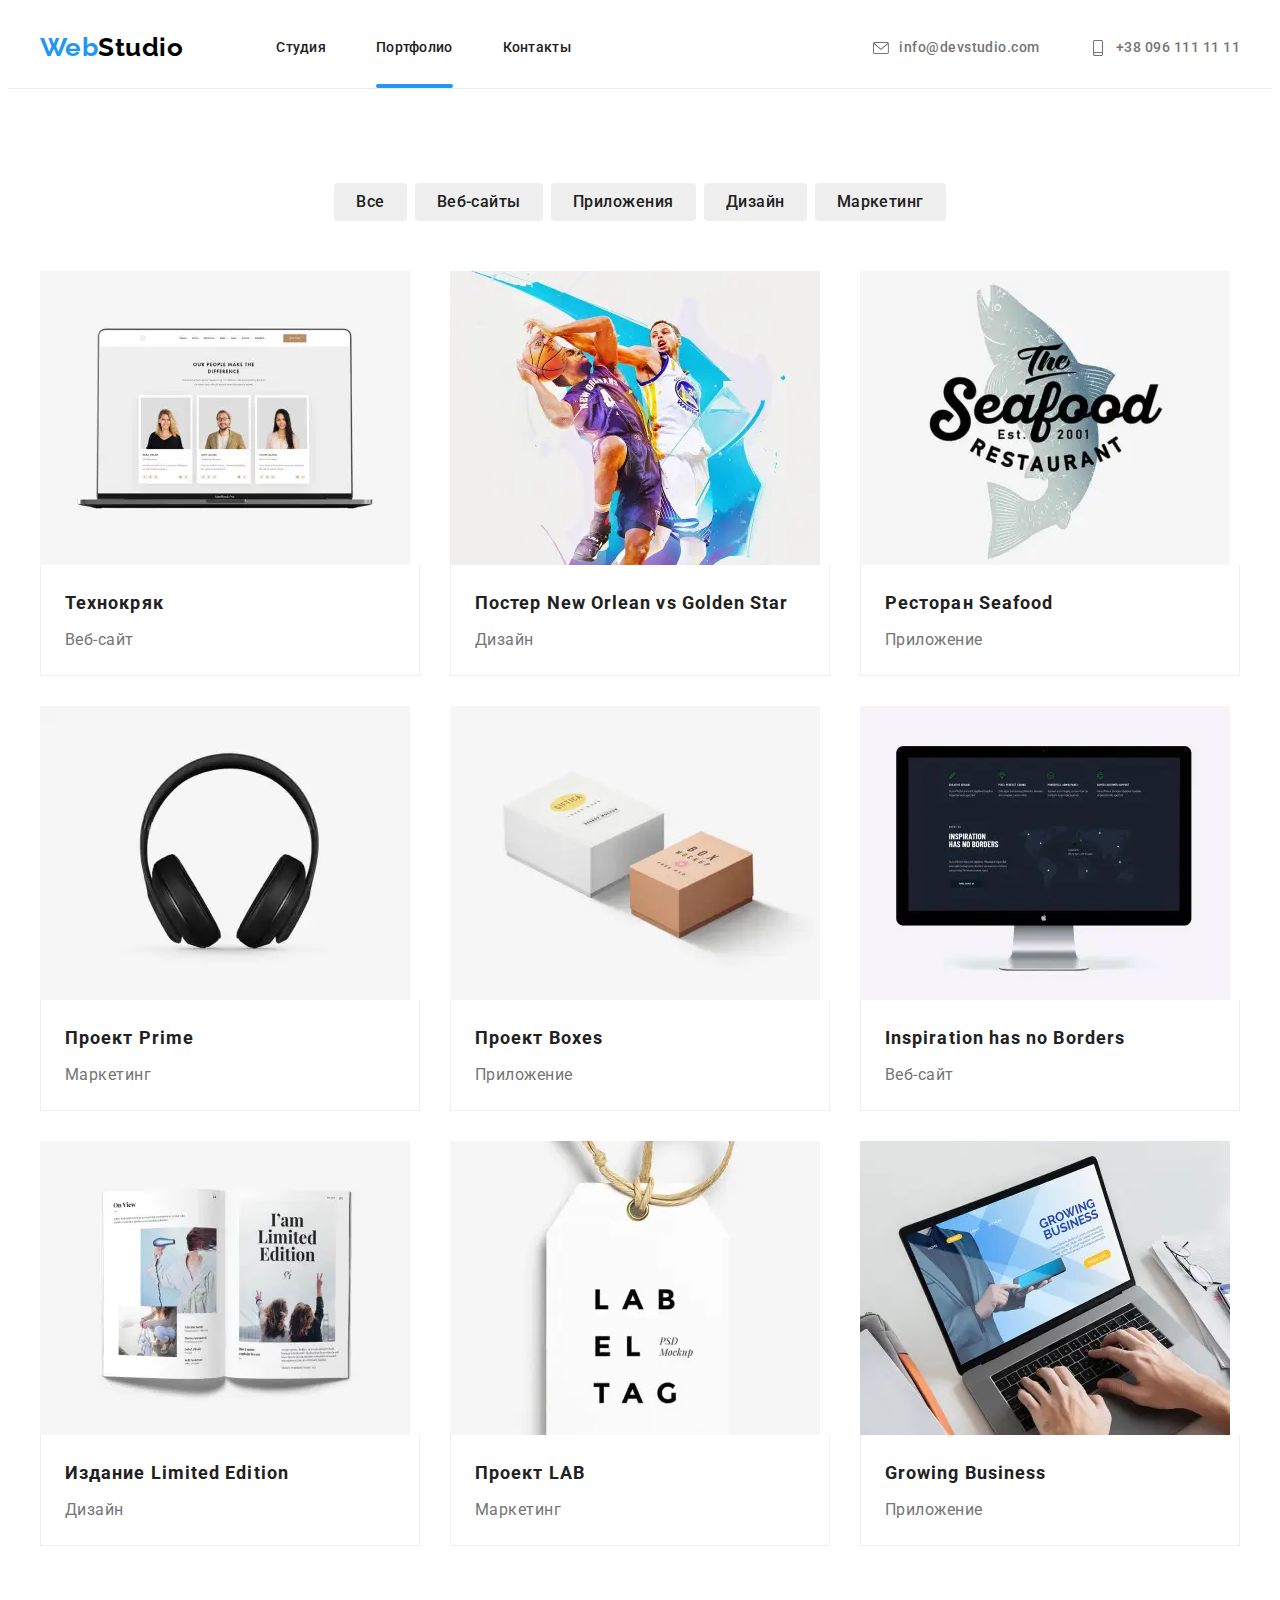
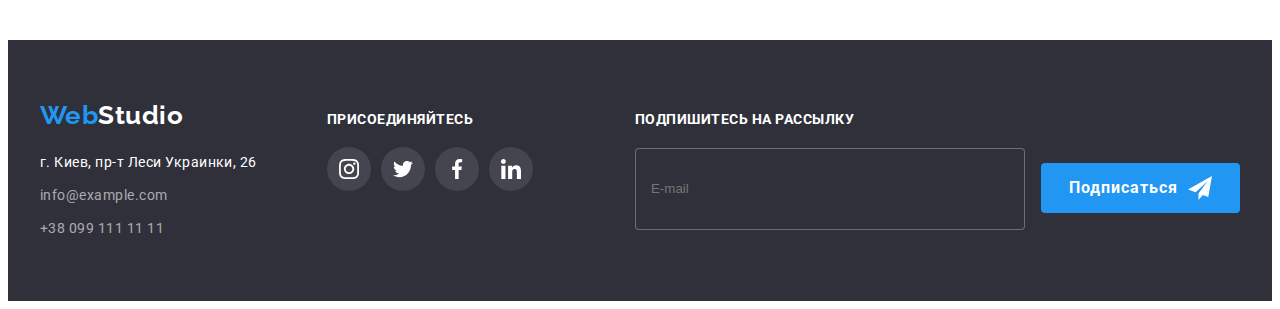
==== commit f7b12c44: "hw.08.rev.2.6" ====
--- a/portfolio.html
+++ b/portfolio.html
@@ -24,7 +24,7 @@
     <header class="header">
       <div class="container header-nav">
         <a href="./index.html" class="logo" lang="en"><span class="logo__text">Web</span>Studio</a>
-        <button class="menu-open-btn" data-menu-open>
+        <button class="menu-open-btn" data-menu-open aria-label="Меню" aria-controls="mobile-menu">
           <svg class="menu-open-btn__icon">
             <use href="./images/modal-icons.svg#mobile-menu-icon"></use>
           </svg>
@@ -424,7 +424,7 @@
                       media="(min-width: 1200px)"
                       srcset="
                         ./images/works/works-6-desktop.webp    1x,
-                        ./images/works/works-6-esktop@2x.webp 2x
+                        ./images/works/works-6-desktop@2x.webp 2x
                       "
                       type="image/webp"
                     />
@@ -762,7 +762,7 @@
       </div>
     </footer>
     <div class="mobile-menu" data-menu>
-          <button class="menu-close-btn" data-menu-close>
+          <button class="menu-close-btn" data-menu-close aria-label="Закрыть"> 
             <svg class="menu-close-icon">
               <use href="./images/modal-icons.svg#modal-close"></use>
             </svg>
--- a/css/main.min.css
+++ b/css/main.min.css
@@ -1,3 +1,3 @@
 :root{--primary-text-color: #757575;--title-text-color: #212121;--accent-color: #2196f3;--primary-bg-color: #ffffff;--secondary-bg-color: #2f303a;--primary-cubic: cubic-bezier(0.4, 0, 0.2, 1)}.visually-hidden{position:absolute;white-space:nowrap;width:1px;height:1px;overflow:hidden;border:0;padding:0;clip:rect(0 0 0 0);clip-path:inset(50%);margin:-1px}body{font-family:Roboto, -apple-system, BlinkMacSystemFont, 'Segoe UI', Roboto, Oxygen, Ubuntu, Cantarell, 'Open Sans',- 'Helvetica Neue', sans-serif;color:var(--primary-text-color);background-color:var(--primary-bg-color);letter-spacing:0.03em}ul,p{list-style:none;margin:0;padding:0}img{display:block;max-width:100%;height:auto}.link{text-decoration:none}.container{margin:0 auto;padding-left:15px;padding-right:15px}@media screen and (min-width: 480px){.container{width:480px}}@media screen and (min-width: 768px){.container{width:768px}}@media screen and (min-width: 1200px){.container{width:1200px}}.section{padding-top:94px;padding-bottom:94px}.section-title{margin-top:0;margin-bottom:50px;font-size:36px;line-height:1.16;text-align:center;color:var(--title-text-color)}.logo{display:inline-block;font-family:Raleway;color:#000;text-decoration:none;font-weight:700;font-size:26px;line-height:1.2}.logo__text{color:var(--accent-color)}.form-btn,.footer-form__form-btn{border-radius:4px;border:none;font-family:inherit;font-weight:700;font-size:16px;line-height:calc(30 / 16);text-align:center;letter-spacing:0.06em;cursor:pointer;background-color:var(--accent-color);color:var(--primary-bg-color)}.modal-form__form-btn{display:block;margin-left:auto;margin-right:auto;padding:10px 55px;box-shadow:0px 4px 4px rgba(0,0,0,0.15)}.social-list{display:flex;justify-content:center}.social-list__link{width:44px;height:44px;display:flex;justify-content:center;align-items:center;border-radius:50%;transition:background-color 250ms var(--primary-cubic)}.social-list__link:hover,.social-list__link:focus{background-color:var(--accent-color)}.social-list__item:not(:last-child){margin-right:10px}.social-list__icon{width:20px;height:20px;fill:#afb1b8;transition:fill 250ms var(--primary-cubic)}.social-list__link:hover .social-list__icon,.social-list__link:focus .social-list__icon{fill:var(--primary-bg-color)}.backdrop{position:fixed;top:0;left:0;width:100%;height:100%;background-color:rgba(0,0,0,0.2);opacity:1;transition:opacity 300ms var(--primary-cubic)}.backdrop.is-hidden{opacity:0;pointer-events:none}.modal{position:absolute;top:50%;left:50%;max-width:528px;height:581px;padding:40px;background-color:#fff;transform:translate(-50%, -50%) scale(1);transition:transform 300ms var(--primary-cubic)}.backdrop.is-hidden .modal{transform:translate(-50%, -50%) scale(1.2)}.btn-close-modal{position:absolute;top:8px;right:8px;width:30px;height:30px;border-radius:50%;cursor:pointer;border:1px solid rgba(0,0,0,0.1);background-color:#fff}.close-modal-icon{width:11px;height:11px;fill:#000;transition:fill 250ms var(--primary-cubic)}.btn-close-modal:hover .close-modal-icon,.btn-close-modal:focus .close-modal-icon{fill:var(--accent-color)}.modal-tittle{margin-bottom:12px;display:block;text-align:center;line-height:calc(23 / 20);font-size:20px;color:var(--title-text-color)}.modal-form-field{margin-bottom:10px;display:flex;flex-direction:column}.modal-form-label{margin-bottom:4px;font-size:12px;letter-spacing:0.01em}.modal-icon-wrapper{position:relative}.modal-form-input{padding:11px 12px 11px 42px;width:100%;height:40px;border:1px solid rgba(33,33,33,0.2);border-radius:4px;cursor:pointer;transition:border-color 250ms var(--primary-cubic)}.modal-form-input:focus{outline:none;border-color:var(--accent-color)}.modal-icon{position:absolute;top:50%;left:12px;transform:translateY(-50%);width:18px;height:18px;transition:fill 250ms var(--primary-cubic)}.modal-form-input:focus+.modal-icon{fill:var(--accent-color)}.modal-form-message{margin-bottom:20px;padding:12px 16px;height:120px;resize:none}.modal-form-message::placeholder{font-size:14px;letter-spacing:0.01em;color:var(--primary-text-color);opacity:0.5}.modal-checkbox-label{margin-bottom:30px;display:flex;justify-content:center;font-size:14px}.modal-checkbox-label::before{content:'';margin-right:7px;display:inline-block;width:16px;height:16px;border:2px solid #212121;border-radius:3px;cursor:pointer}.modal-checkbox:checked+.modal-checkbox-label::before{background-color:var(--accent-color);border-color:var(--accent-color);background-image:url(../images/icon-check.svg);background-size:contain;background-origin:border-box}.modal-checkbox:focus+.modal-checkbox-label::before{border-color:var(--accent-color)}.checkbox-label-link{color:var(--accent-color)}.menu-open-btn{margin-left:auto;background-color:transparent;cursor:pointer;padding:0;line-height:0;border:none}@media screen and (min-width: 768px){.menu-open-btn{display:none}}.menu-open-btn__icon{width:40px;height:40px;transition:fill 250ms var(--primary-cubic)}.menu-open-btn__icon:hover,.menu-open-btn__icon:focus{fill:var(--accent-color)}.menu-close-btn{position:absolute;top:10px;right:15px;width:40px;height:40px;background-color:transparent;cursor:pointer;padding:0;line-height:0;border:none}.menu-close-icon{width:18px;height:18px;transition:fill 250ms var(--primary-cubic)}.menu-close-icon:hover,.menu-close-icon:focus{fill:var(--accent-color)}.mobile-menu{position:fixed;z-index:100;top:0;left:0;display:flex;flex-direction:column;justify-content:space-between;width:100vw;height:100vh;padding:48px 40px;background-color:var(--primary-bg-color);opacity:0;visibility:hidden;pointer-events:none;transition:opacity 250ms var(--primary-cubic),visibility 250ms var(--primary-cubic)}.mobile-menu.is-open{opacity:1;visibility:visible;pointer-events:all}.menu-nav__item:not(:last-child){margin-bottom:32px}.menu-nav__link{font-weight:500;font-size:40px;line-height:1.14;letter-spacing:0.02em;color:var(--title-text-color);transition:color 250ms var(--primary-cubic)}.menu-nav__link:hover,.menu-nav__link:focus{color:var(--accent-color)}.menu-contacts__item--tel{margin-bottom:32px}.menu-contacts__item--mail{margin-bottom:64px}.menu-contacts__link{font-weight:500;letter-spacing:0.02em}.menu-contacts__link--tel{font-size:8vw;line-height:calc(39 / 34);color:var(--accent-color)}.menu-contacts__link--mail{font-size:24px;line-height:calc(28 / 24);color:var(--primary-text-color)}.menu-social{display:flex}.menu-social__item:not(:last-child){margin-right:10px;padding-right:10px;border-right:1px solid rgba(33,33,33,0.2)}.menu-social__link{font-size:18px;line-height:calc(22 / 18);color:var(--accent-color)}.header{border-bottom:1px solid #ececec}.header-nav{display:flex;align-items:center}@media screen and (max-width: 1199px){.header-nav{justify-content:space-between}}.site-nav__list{display:flex}@media screen and (min-width: 1200px){.site-nav__list{margin-left:93px}}@media screen and (max-width: 767px){.site-nav__list{display:none}}.site-nav__item:not(:last-child){margin-right:50px}.site-nav__link{position:relative;display:block;padding-top:32px;padding-bottom:32px;text-decoration:none;font-weight:500;font-size:14px;line-height:1.14;letter-spacing:0.02em;color:var(--title-text-color);transition:color 250ms var(--primary-cubic)}.site-nav__link:hover,.site-nav__link:focus{color:var(--accent-color)}.site-nav__link.current::after{position:absolute;bottom:0;left:0;content:'';display:inline-block;width:100%;height:4px;background-color:var(--accent-color);border-radius:2px}@media screen and (min-width: 1200px){.header-contacts{display:flex;margin-left:auto}}@media screen and (max-width: 767px){.header-contacts{display:none}}@media screen and (min-width: 768px) and (max-width: 1199px){.header-contacts__item{margin-bottom:10px}}@media screen and (min-width: 1200px){.header-contacts__item+.header-contacts__item{margin-left:50px}}.header-contacts__link{display:flex;align-items:center;font-weight:500;font-size:14px;line-height:1.14px;text-decoration:none;color:var(--primary-text-color);transition:color 250ms var(--primary-cubic)}.header-contacts__link:hover,.header-contacts__link:focus{color:var(--accent-color)}@media screen and (min-width: 1200px){.header-contacts__link{padding-top:32px;padding-bottom:32px}}.header-contacts__icon{margin-right:10px;width:16px;height:16px;fill:var(--primary-text-color);transition:fill 250ms var(--primary-cubic)}.header-contacts__link:hover .header-contacts__icon{fill:var(--accent-color)}.hero{margin:0 auto;padding-top:118px;padding-bottom:118px;max-width:480px;height:400px;background-image:linear-gradient(to right, rgba(47,48,58,0.4), rgba(47,48,58,0.4)),url("../images/hero/hero.jpg");background-position:center;background-repeat:no-repeat;background-size:cover;text-align:center;background-color:var(--secondary-bg-color)}@media screen and (min-device-pixel-ratio: 2), (min-resolution: 192dpi), (min-resolution: 2dppx){.hero{background-image:linear-gradient(to right, rgba(47,48,58,0.4), rgba(47,48,58,0.4)),url("../images/hero/hero2x.jpg")}}@media screen and (min-width: 768px){.hero{background-image:linear-gradient(to right, rgba(47,48,58,0.4), rgba(47,48,58,0.4)),url("../images/hero/hero-tablet.jpg");max-width:768px;height:400px}}@media screen and (min-width: 768px) and (min-device-pixel-ratio: 2), screen and (min-width: 768px) and (min-resolution: 192dpi), screen and (min-width: 768px) and (min-resolution: 2dppx){.hero{background-image:linear-gradient(to right, rgba(47,48,58,0.4), rgba(47,48,58,0.4)),url("../images/hero/hero-tablet2x.jpg")}}@media screen and (min-width: 1200px){.hero{padding-top:200px;padding-bottom:200px;background-image:linear-gradient(to right, rgba(47,48,58,0.4), rgba(47,48,58,0.4)),url("../images/hero/hero-desktop.jpg");max-width:1600px;height:600px}}@media screen and (min-width: 1200px) and (min-device-pixel-ratio: 2), screen and (min-width: 1200px) and (min-resolution: 192dpi), screen and (min-width: 1200px) and (min-resolution: 2dppx){.hero{background-image:linear-gradient(to right, rgba(47,48,58,0.4), rgba(47,48,58,0.4)),url("../images/hero/hero-desktop2x.jpg")}}.hero__title{margin-top:0px;margin-bottom:30px;font-style:normal;text-transform:uppercase;font-weight:900;font-size:26px;line-height:1.36;letter-spacing:0.06em;color:var(--primary-bg-color)}@media screen and (min-width: 1200px){.hero__title{font-size:44px}}.hero__button{padding:10px 32px;border-radius:4px;border:none;font-family:inherit;font-weight:700;font-size:16px;line-height:1.87;cursor:pointer;letter-spacing:0.06em;background-color:var(--accent-color);color:var(--primary-bg-color);box-shadow:0px 4px 4px rgba(0,0,0,0.15);transition:color 250ms var(--primary-cubic),background-color 250ms var(--primary-cubic)}.hero__button:hover,.hero__button:focus{color:var(--accent-color);background-color:var(--primary-bg-color)}@media screen and (min-width: 768px){.advantage-list{margin:-15px;display:flex;flex-wrap:wrap}}.advantage-list__item{max-width:450px;margin-bottom:30px}@media screen and (min-width: 768px){.advantage-list__item{margin:15px;width:354px}}@media screen and (min-width: 1200px){.advantage-list__item{width:270px}}.advantage-list__icon{margin-bottom:30px;width:100%;height:120px;border-radius:4px;display:flex;justify-content:center;align-items:center;background-color:#f5f4fa}.advantage-list__title{margin-top:0;margin-bottom:10px;text-transform:uppercase;font-size:14px;line-height:1.14;color:var(--title-text-color)}@media screen and (max-width: 767px){.advantage-list__title{text-align:center}}.advantage-list__text{font-size:14px;line-height:1.71}.section-works{padding-top:0}@media screen and (max-width: 1199px){.section-works{display:none}}.works-list{display:flex}.works-list__item{position:relative}.works-list__item:not(:last-child){margin-right:30px}.works-list__overlay{position:absolute;bottom:0;left:0;width:100%;height:70px;display:flex;align-items:center;justify-content:center;background-color:rgba(47,48,58,0.8)}.works-list__description{text-transform:uppercase;font-weight:bold;font-size:14px;line-height:calc(16 / 14);letter-spacing:0.03em;color:var(--primary-bg-color)}.works-list__image{display:block}.section-team{background-color:#f5f4fa}@media screen and (min-width: 768px){.team-list{margin:-15px;display:flex;flex-wrap:wrap}}.team-card{text-align:center;padding-bottom:30px;max-width:450px;box-shadow:0px 1px 3px rgba(0,0,0,0.12),0px 1px 1px rgba(0,0,0,0.14),0px 2px 1px rgba(0,0,0,0.2);border-radius:0px 0px 4px 4px;background-color:#fff}.team-list__team-card{margin-bottom:30px}@media screen and (min-width: 768px){.team-list__team-card{margin:15px;flex-basis:calc((100% - 2 * 30px) / 2)}}@media screen and (min-width: 1200px){.team-list__team-card{flex-basis:calc((100% - 4 * 30px) / 4)}}.team-card__photo{margin-bottom:30px}.team-card__title{margin-top:0;margin-bottom:10px;font-weight:500;font-size:16px;line-height:1.18;color:var(--title-text-color)}.team-card__text{font-size:16px;line-height:1.18;margin-bottom:16px}.footer-section{background-color:var(--secondary-bg-color);padding-top:60px;padding-bottom:60px}@media screen and (min-width: 768px){.footer__container{display:flex;flex-wrap:wrap;justify-content:space-around;align-items:baseline}}.footer-section__logo{margin-bottom:20px;color:var(--primary-bg-color)}.address-container{text-align:center;margin-bottom:60px}@media screen and (min-width: 1200px){.address-container{text-align:start;margin-bottom:0}}.address__item:not(:last-child){margin-bottom:9px}.address__link{font-style:normal;font-weight:400;font-size:14px;line-height:1.71;color:rgba(255,255,255,0.6);text-decoration:none;transition:color 250ms var(--primary-cubic)}.address__link:hover,.address__link:focus{color:var(--accent-color)}.address__link--street{color:var(--primary-bg-color)}.footer-social{margin-bottom:60px;display:flex;flex-direction:column;align-items:center}@media screen and (min-width: 1200px){.footer-social{margin-left:70px;margin-bottom:0;align-items:flex-start}}.footer-social__text,.footer-form__text{font-size:14px;line-height:calc(16 / 14);text-transform:uppercase;color:var(--primary-bg-color)}.footer-social__list{display:flex;margin-top:20px}.footer-social__item{width:44px;height:44px}.footer-social__item:not(:last-child){margin-right:10px}.footer-social__link{width:100%;height:100%;display:flex;justify-content:center;align-items:center;border-radius:50%;background-color:rgba(255,255,255,0.1);transition:background-color 250ms var(--primary-cubic)}.footer-social__link:hover,.footer-social__link:focus{background-color:var(--accent-color)}.footer-social__icon{width:20px;height:20px;fill:var(--primary-bg-color)}.footer-form{margin-right:auto;margin-left:auto;text-align:center}@media screen and (min-width: 1200px){.footer-form{text-align:start;margin-right:0}}.footer-form__wrapper{margin-top:20px;display:flex;flex-direction:column;align-items:center}@media screen and (min-width: 1200px){.footer-form__wrapper{flex-direction:row}}.footer-form__input{margin-bottom:20px;padding:15px;width:100%;height:50px;cursor:pointer;color:var(--primary-bg-color);border:1px solid rgba(255,255,255,0.3);background-color:var(--secondary-bg-color);border-radius:4px}@media screen and (min-width: 768px){.footer-form__input{width:450px}}@media screen and (min-width: 1200px){.footer-form__input{margin-right:12px;margin-bottom:0;width:358px}}.footer-form__form-btn{padding:10px 28px;display:inline-flex;align-items:center}.form-btn__icon{margin-left:10px;width:24px;height:24px;background-image:url(../images/icon-send.svg);background-repeat:no-repeat;background-size:contain}.partners-list{margin:-15px;display:flex;flex-wrap:wrap;justify-content:center}.partners-list__item{margin:15px;height:92px;flex-basis:calc((100% - 2 * 30px) / 2)}@media screen and (min-width: 768px){.partners-list__item{flex-basis:calc((100% - 3 * 30px) / 3)}}@media screen and (min-width: 1200px){.partners-list__item{flex-basis:calc((100% - 6 * 30px) / 6)}}.partners-list__link{width:100%;height:100%;display:flex;justify-content:center;align-items:center;border:1px solid #afb1b8;border-radius:4px;transition:border-color 250ms var(--primary-cubic)}.partners-list__link:hover,.partners-list__link:focus{border-color:var(--accent-color)}.partners-list__icon{width:106px;height:60px;fill:#afb1b8;transition:fill 250ms var(--primary-cubic)}.partners-list__link:hover .partners-list__icon,.partners-list__link:focus .partners-list__icon{fill:var(--accent-color)}.filter-list{display:flex;flex-wrap:wrap}@media screen and (max-width: 767px){.section-portfolio__filter-list{margin:-7px -4px}}@media screen and (min-width: 768px){.section-portfolio__filter-list{justify-content:center;margin-bottom:30px}}@media screen and (min-width: 768px){.section-portfolio__filter-list{margin-bottom:50px}}@media screen and (max-width: 767px){.filter-list__item{margin:7px 4px}}@media screen and (min-width: 768px){.filter-list__item:not(:last-child){margin-right:8px}}.filter-list__button{padding:6px 22px;border-radius:4px;border:none;font-family:inherit;font-weight:500;font-size:16px;line-height:1.62;text-align:center;letter-spacing:0.03em;cursor:pointer;color:var(--title-text-color);transition:background-color 250ms var(--primary-cubic),color 250ms var(--primary-cubic),box-shadow 250ms var(--primary-cubic)}.filter-list__button:hover,.filter-list__button:focus{background-color:var(--accent-color);color:var(--primary-bg-color);box-shadow:0px 3px 1px rgba(0,0,0,0.1),0px 1px 2px rgba(0,0,0,0.08),0px 2px 2px rgba(0,0,0,0.12)}@media screen and (min-width: 768px){.work-examples{display:flex;flex-wrap:wrap}}.section-portfolio__work-examples{margin-top:40px}@media screen and (min-width: 768px){.section-portfolio__work-examples{margin:-15px}}.work-examples__item{max-width:450px;margin-bottom:30px}@media screen and (min-width: 768px){.work-examples__item{margin:15px;flex-basis:calc((100% - 2 * 30px) / 2)}}@media screen and (min-width: 1200px){.work-examples__item{margin:15px;flex-basis:calc((100% - 3 * 30px) / 3)}}.work-examples__link{display:block;text-decoration:none;transition:box-shadow 250ms var(--primary-cubic)}.work-examples__link:hover{box-shadow:0px 1px 1px rgba(0,0,0,0.12),0px 4px 4px rgba(0,0,0,0.06),1px 4px 6px rgba(0,0,0,0.16)}.work-examples__overlay-zone{position:relative;overflow:hidden}.work-examples__overlay{position:absolute;top:0;left:0;width:100%;height:100%;transform:translateY(100%);transition:transform 250ms var(--primary-cubic);padding:63px 24px;background-color:rgba(33,150,243,0.9)}.work-examples__link:hover .work-examples__overlay{transform:translateY(0)}.work-examples__overlay-text{font-size:18px;line-height:calc(28 / 18);color:var(--primary-bg-color)}.work-examples__description{padding:20px 24px;border-bottom:1px solid #eee;border-left:1px solid #eee;border-right:1px solid #eee}.work-examples__title{margin-top:0;margin-bottom:4px;font-size:18px;line-height:2;letter-spacing:0.06em;color:var(--title-text-color)}.work-examples__text{color:var(--primary-text-color);font-size:16px;line-height:1.87}
+ 'Helvetica Neue', sans-serif;color:var(--primary-text-color);background-color:var(--primary-bg-color);letter-spacing:0.03em}ul,p{list-style:none;margin:0;padding:0}img{display:block;max-width:100%;height:auto}.link{text-decoration:none}.container{margin:0 auto;padding-left:15px;padding-right:15px}@media screen and (min-width: 480px){.container{width:480px}}@media screen and (min-width: 768px){.container{width:768px}}@media screen and (min-width: 1200px){.container{width:1200px}}.section{padding-top:94px;padding-bottom:94px}@media screen and (max-width: 1199px){.section{padding-top:60px;padding-bottom:60px}}.section-title{margin-top:0;margin-bottom:50px;font-size:36px;line-height:1.16;text-align:center;color:var(--title-text-color)}@media screen and (max-width: 1199px){.section-title{font-size:28px;margin-bottom:30px}}.logo{display:inline-block;font-family:Raleway;color:#000;text-decoration:none;font-weight:700;font-size:26px;line-height:1.2}.logo__text{color:var(--accent-color)}.form-btn,.footer-form__form-btn{border-radius:4px;border:none;font-family:inherit;font-weight:700;font-size:16px;line-height:calc(30 / 16);text-align:center;letter-spacing:0.06em;cursor:pointer;background-color:var(--accent-color);color:var(--primary-bg-color)}.modal-form__form-btn{display:block;margin-left:auto;margin-right:auto;padding:10px 55px;box-shadow:0px 4px 4px rgba(0,0,0,0.15)}.social-list{display:flex;justify-content:center}.social-list__link{width:44px;height:44px;display:flex;justify-content:center;align-items:center;border-radius:50%;transition:background-color 250ms var(--primary-cubic)}.social-list__link:hover,.social-list__link:focus{background-color:var(--accent-color)}.social-list__item:not(:last-child){margin-right:10px}.social-list__icon{width:20px;height:20px;fill:#afb1b8;transition:fill 250ms var(--primary-cubic)}.social-list__link:hover .social-list__icon,.social-list__link:focus .social-list__icon{fill:var(--primary-bg-color)}.backdrop{position:fixed;top:0;left:0;width:100%;height:100%;background-color:rgba(0,0,0,0.2);opacity:1;transition:opacity 300ms var(--primary-cubic)}.backdrop.is-hidden{opacity:0;pointer-events:none}.modal{position:absolute;top:50%;left:50%;padding:40px;background-color:#fff;transform:translate(-50%, -50%) scale(1);transition:transform 300ms var(--primary-cubic)}@media screen and (max-width: 1199px){.modal{width:450px}}@media screen and (max-width: 390px){.modal{max-width:380px}}@media screen and (min-width: 1200px){.modal{width:528px}}.backdrop.is-hidden .modal{transform:translate(-50%, -50%) scale(1.2)}.btn-close{position:absolute;top:8px;right:8px;width:30px;height:30px;border-radius:50%;cursor:pointer;border:1px solid rgba(0,0,0,0.1);background-color:#fff}.btn-close__icon{width:11px;height:11px;fill:#000;transition:fill 250ms var(--primary-cubic)}.btn-close:hover .btn-close__icon,.btn-close:focus .btn-close__icon{fill:var(--accent-color)}.modal-form__tittle{margin-bottom:12px;display:block;text-align:center;line-height:calc(23 / 20);font-size:20px;color:var(--title-text-color)}.modal-form__field{margin-bottom:10px;display:flex;flex-direction:column}.modal-form__label{margin-bottom:4px;font-size:12px;letter-spacing:0.01em}.modal-form__icon-wrapper{position:relative}.modal-form__input{padding:11px 12px 11px 42px;width:100%;height:40px;border:1px solid rgba(33,33,33,0.2);border-radius:4px;cursor:pointer;transition:border-color 250ms var(--primary-cubic)}.modal-form__input:focus{outline:none;border-color:var(--accent-color)}.modal-form__icon{position:absolute;top:50%;left:12px;transform:translateY(-50%);width:18px;height:18px;transition:fill 250ms var(--primary-cubic)}.modal-form__input:focus+.modal-form__icon{fill:var(--accent-color)}.modal-form__message{margin-bottom:20px;padding:12px 16px;height:120px;resize:none}.modal-form__message::placeholder{font-size:14px;letter-spacing:0.01em;color:var(--primary-text-color);opacity:0.5}.modal-checkbox__label{margin-bottom:30px;display:flex;flex-wrap:wrap;justify-content:center;font-size:14px}.modal-checkbox__label::before{content:'';margin-right:7px;display:inline-block;width:16px;height:16px;border:2px solid #212121;border-radius:3px;cursor:pointer}.modal-checkbox:checked+.modal-checkbox__label::before{background-color:var(--accent-color);border-color:var(--accent-color);background-image:url(../images/icon-check.svg);background-size:contain;background-origin:border-box}.modal-checkbox:focus+.modal-checkbox__label::before{border-color:var(--accent-color)}.modal-checkbox__link{color:var(--accent-color)}.menu-open-btn{margin-left:auto;background-color:transparent;cursor:pointer;padding:0;line-height:0;border:none}@media screen and (min-width: 768px){.menu-open-btn{display:none}}.menu-open-btn__icon{width:40px;height:40px;transition:fill 250ms var(--primary-cubic)}.menu-open-btn__icon:hover,.menu-open-btn__icon:focus{fill:var(--accent-color)}.menu-close-btn{position:absolute;top:10px;right:15px;width:40px;height:40px;background-color:transparent;cursor:pointer;padding:0;line-height:0;border:none}.menu-close-icon{width:18px;height:18px;transition:fill 250ms var(--primary-cubic)}.menu-close-icon:hover,.menu-close-icon:focus{fill:var(--accent-color)}.mobile-menu{position:fixed;z-index:100;top:0;left:0;display:flex;flex-direction:column;justify-content:space-between;width:100vw;height:100vh;padding:48px 40px;background-color:var(--primary-bg-color);opacity:0;visibility:hidden;pointer-events:none;transition:opacity 250ms var(--primary-cubic),visibility 250ms var(--primary-cubic)}.mobile-menu.is-open{opacity:1;visibility:visible;pointer-events:all}.menu-nav__item:not(:last-child){margin-bottom:32px}.menu-nav__link{font-weight:500;font-size:40px;line-height:1.14;letter-spacing:0.02em;color:var(--title-text-color);transition:color 250ms var(--primary-cubic)}.menu-nav__link:hover,.menu-nav__link:focus{color:var(--accent-color)}.menu-contacts__item--tel{margin-bottom:32px}.menu-contacts__item--mail{margin-bottom:64px}.menu-contacts__link{font-weight:500;letter-spacing:0.02em}.menu-contacts__link--tel{font-size:8vw;line-height:calc(39 / 34);color:var(--accent-color)}.menu-contacts__link--mail{font-size:24px;line-height:calc(28 / 24);color:var(--primary-text-color)}.menu-social{display:flex}.menu-social__item:not(:last-child){margin-right:10px;padding-right:10px;border-right:1px solid rgba(33,33,33,0.2)}.menu-social__link{font-size:18px;line-height:calc(22 / 18);color:var(--accent-color)}.header{border-bottom:1px solid #ececec}.header-nav{display:flex;align-items:center}@media screen and (max-width: 767px){.header-nav{padding:10px}}@media screen and (max-width: 1199px){.header-nav{justify-content:space-between}}.site-nav__list{display:flex}@media screen and (min-width: 1200px){.site-nav__list{margin-left:93px}}@media screen and (max-width: 767px){.site-nav__list{display:none}}.site-nav__item:not(:last-child){margin-right:50px}.site-nav__link{position:relative;display:block;padding-top:32px;padding-bottom:32px;text-decoration:none;font-weight:500;font-size:14px;line-height:1.14;letter-spacing:0.02em;color:var(--title-text-color);transition:color 250ms var(--primary-cubic)}.site-nav__link:hover,.site-nav__link:focus{color:var(--accent-color)}.site-nav__link.current::after{position:absolute;bottom:0;left:0;content:'';display:inline-block;width:100%;height:4px;background-color:var(--accent-color);border-radius:2px}@media screen and (min-width: 1200px){.header-contacts{display:flex;margin-left:auto}}@media screen and (max-width: 767px){.header-contacts{display:none}}@media screen and (min-width: 768px) and (max-width: 1199px){.header-contacts__item{margin-bottom:10px}}@media screen and (min-width: 1200px){.header-contacts__item+.header-contacts__item{margin-left:50px}}.header-contacts__link{display:flex;align-items:center;font-weight:500;font-size:14px;line-height:1.14px;text-decoration:none;color:var(--primary-text-color);transition:color 250ms var(--primary-cubic)}.header-contacts__link:hover,.header-contacts__link:focus{color:var(--accent-color)}@media screen and (min-width: 1200px){.header-contacts__link{padding-top:32px;padding-bottom:32px}}.header-contacts__icon{margin-right:10px;width:16px;height:16px;fill:var(--primary-text-color);transition:fill 250ms var(--primary-cubic)}.header-contacts__link:hover .header-contacts__icon{fill:var(--accent-color)}.hero{margin:0 auto;padding-top:118px;padding-bottom:118px;max-width:100%;height:400px;background-image:linear-gradient(to right, rgba(47,48,58,0.4), rgba(47,48,58,0.4)),url("../images/hero/hero.jpg");background-position:center;background-repeat:no-repeat;background-size:cover;text-align:center;background-color:var(--secondary-bg-color)}@media screen and (min-device-pixel-ratio: 2), (min-resolution: 192dpi), (min-resolution: 2dppx){.hero{background-image:linear-gradient(to right, rgba(47,48,58,0.4), rgba(47,48,58,0.4)),url("../images/hero/hero2x.jpg")}}@media screen and (min-width: 768px){.hero{background-image:linear-gradient(to right, rgba(47,48,58,0.4), rgba(47,48,58,0.4)),url("../images/hero/hero-tablet.jpg");max-width:100%;height:400px}}@media screen and (min-width: 768px) and (min-device-pixel-ratio: 2), screen and (min-width: 768px) and (min-resolution: 192dpi), screen and (min-width: 768px) and (min-resolution: 2dppx){.hero{background-image:linear-gradient(to right, rgba(47,48,58,0.4), rgba(47,48,58,0.4)),url("../images/hero/hero-tablet2x.jpg")}}@media screen and (min-width: 1200px){.hero{padding-top:200px;padding-bottom:200px;background-image:linear-gradient(to right, rgba(47,48,58,0.4), rgba(47,48,58,0.4)),url("../images/hero/hero-desktop.jpg");max-width:1600px;height:600px}}@media screen and (min-width: 1200px) and (min-device-pixel-ratio: 2), screen and (min-width: 1200px) and (min-resolution: 192dpi), screen and (min-width: 1200px) and (min-resolution: 2dppx){.hero{background-image:linear-gradient(to right, rgba(47,48,58,0.4), rgba(47,48,58,0.4)),url("../images/hero/hero-desktop2x.jpg")}}.hero__title{margin-top:0px;margin-bottom:30px;font-style:normal;text-transform:uppercase;font-weight:900;font-size:26px;line-height:1.36;letter-spacing:0.06em;color:var(--primary-bg-color)}@media screen and (min-width: 1200px){.hero__title{font-size:44px}}.hero__button{padding:10px 32px;border-radius:4px;border:none;font-family:inherit;font-weight:700;font-size:16px;line-height:1.87;cursor:pointer;letter-spacing:0.06em;background-color:var(--accent-color);color:var(--primary-bg-color);box-shadow:0px 4px 4px rgba(0,0,0,0.15);transition:color 250ms var(--primary-cubic),background-color 250ms var(--primary-cubic)}.hero__button:hover,.hero__button:focus{color:var(--accent-color);background-color:var(--primary-bg-color)}@media screen and (min-width: 768px){.advantage-list{margin:-15px;display:flex;flex-wrap:wrap}}.advantage-list__item{max-width:450px;margin-bottom:30px}@media screen and (min-width: 768px){.advantage-list__item{margin:15px;width:354px}}@media screen and (min-width: 1200px){.advantage-list__item{width:270px}}.advantage-list__icon{margin-bottom:30px;width:100%;height:120px;border-radius:4px;display:flex;justify-content:center;align-items:center;background-color:#f5f4fa}.advantage-list__title{margin-top:0;margin-bottom:10px;text-transform:uppercase;font-size:14px;line-height:1.14;color:var(--title-text-color)}@media screen and (max-width: 767px){.advantage-list__title{text-align:center}}.advantage-list__text{font-size:14px;line-height:1.71}.section-works{padding-top:0}@media screen and (max-width: 1199px){.section-works{display:none}}.works-list{display:flex}.works-list__item{position:relative}.works-list__item:not(:last-child){margin-right:30px}.works-list__overlay{position:absolute;bottom:0;left:0;width:100%;height:70px;display:flex;align-items:center;justify-content:center;background-color:rgba(47,48,58,0.8)}.works-list__description{text-transform:uppercase;font-weight:bold;font-size:14px;line-height:calc(16 / 14);letter-spacing:0.03em;color:var(--primary-bg-color)}.works-list__image{display:block}.section-team{background-color:#f5f4fa}@media screen and (min-width: 768px){.team-list{margin:-15px;display:flex;flex-wrap:wrap}}.team-card{text-align:center;padding-bottom:30px;max-width:450px;box-shadow:0px 1px 3px rgba(0,0,0,0.12),0px 1px 1px rgba(0,0,0,0.14),0px 2px 1px rgba(0,0,0,0.2);border-radius:0px 0px 4px 4px;background-color:#fff}.team-list__team-card{margin-bottom:30px}@media screen and (min-width: 768px){.team-list__team-card{margin:15px;flex-basis:calc((100% - 2 * 30px) / 2)}}@media screen and (min-width: 1200px){.team-list__team-card{flex-basis:calc((100% - 4 * 30px) / 4)}}.team-card__photo{margin-bottom:30px}.team-card__title{margin-top:0;margin-bottom:10px;font-weight:500;font-size:16px;line-height:1.18;color:var(--title-text-color)}.team-card__text{font-size:16px;line-height:1.18;margin-bottom:16px}.footer-section{background-color:var(--secondary-bg-color);padding-top:60px;padding-bottom:60px}@media screen and (min-width: 768px){.footer__container{display:flex;flex-wrap:wrap;justify-content:space-around;align-items:baseline}}.footer-section__logo{margin-bottom:20px;color:var(--primary-bg-color)}@media screen and (max-width: 1199px){.address-container{text-align:center;margin-bottom:60px}}.address__item:not(:last-child){margin-bottom:9px}.address__link{font-style:normal;font-weight:400;font-size:14px;line-height:1.71;color:rgba(255,255,255,0.6);text-decoration:none;transition:color 250ms var(--primary-cubic)}.address__link:hover,.address__link:focus{color:var(--accent-color)}.address__link--street{color:var(--primary-bg-color)}.footer-social{display:flex;flex-direction:column}@media screen and (max-width: 1199px){.footer-social{margin-bottom:60px;align-items:center}}@media screen and (min-width: 1200px){.footer-social{margin-left:70px}}.footer-social__text,.footer-form__text{font-size:14px;line-height:calc(16 / 14);text-transform:uppercase;color:var(--primary-bg-color)}.footer-social__list{display:flex;margin-top:20px}.footer-social__item{width:44px;height:44px}.footer-social__item:not(:last-child){margin-right:10px}.footer-social__link{width:100%;height:100%;display:flex;justify-content:center;align-items:center;border-radius:50%;background-color:rgba(255,255,255,0.1);transition:background-color 250ms var(--primary-cubic)}.footer-social__link:hover,.footer-social__link:focus{background-color:var(--accent-color)}.footer-social__icon{width:20px;height:20px;fill:var(--primary-bg-color)}@media screen and (max-width: 1199px){.footer-form{text-align:center}}@media screen and (min-width: 1200px){.footer-form{margin-left:auto}}.footer-form__wrapper{margin-top:20px}@media screen and (max-width: 1199px){.footer-form__wrapper{display:flex;flex-direction:column;align-items:center}}.footer-form__input{padding:15px;width:100%;height:50px;cursor:pointer;color:var(--primary-bg-color);border:1px solid rgba(255,255,255,0.3);background-color:var(--secondary-bg-color);border-radius:4px}@media screen and (max-width: 1199px){.footer-form__input{margin-bottom:20px}}@media screen and (min-width: 768px){.footer-form__input{width:450px}}@media screen and (min-width: 1200px){.footer-form__input{margin-right:12px;width:358px}}.footer-form__form-btn{padding:10px 28px;display:inline-flex;align-items:center}.form-btn__icon{margin-left:10px;width:24px;height:24px;background-image:url(../images/icon-send.svg);background-repeat:no-repeat;background-size:contain}.partners-list{margin:-15px;display:flex;flex-wrap:wrap;justify-content:center}.partners-list__item{margin:15px;height:92px;flex-basis:calc((100% - 2 * 30px) / 2)}@media screen and (min-width: 768px){.partners-list__item{flex-basis:calc((100% - 3 * 30px) / 3)}}@media screen and (min-width: 1200px){.partners-list__item{flex-basis:calc((100% - 6 * 30px) / 6)}}.partners-list__link{width:100%;height:100%;display:flex;justify-content:center;align-items:center;border:1px solid #afb1b8;border-radius:4px;transition:border-color 250ms var(--primary-cubic)}.partners-list__link:hover,.partners-list__link:focus{border-color:var(--accent-color)}.partners-list__icon{width:106px;height:60px;fill:#afb1b8;transition:fill 250ms var(--primary-cubic)}.partners-list__link:hover .partners-list__icon,.partners-list__link:focus .partners-list__icon{fill:var(--accent-color)}.filter-list{display:flex;flex-wrap:wrap}@media screen and (max-width: 767px){.section-portfolio__filter-list{margin:-7px -4px}}@media screen and (min-width: 768px){.section-portfolio__filter-list{justify-content:center;margin-bottom:30px}}@media screen and (min-width: 768px){.section-portfolio__filter-list{margin-bottom:50px}}@media screen and (max-width: 767px){.filter-list__item{margin:7px 4px}}@media screen and (min-width: 768px){.filter-list__item:not(:last-child){margin-right:8px}}.filter-list__button{padding:6px 22px;border-radius:4px;border:none;font-family:inherit;font-weight:500;font-size:16px;line-height:1.62;text-align:center;letter-spacing:0.03em;cursor:pointer;color:var(--title-text-color);transition:background-color 250ms var(--primary-cubic),color 250ms var(--primary-cubic),box-shadow 250ms var(--primary-cubic)}.filter-list__button:hover,.filter-list__button:focus{background-color:var(--accent-color);color:var(--primary-bg-color);box-shadow:0px 3px 1px rgba(0,0,0,0.1),0px 1px 2px rgba(0,0,0,0.08),0px 2px 2px rgba(0,0,0,0.12)}@media screen and (min-width: 768px){.work-examples{display:flex;flex-wrap:wrap}}.section-portfolio__work-examples{margin-top:40px}@media screen and (min-width: 768px){.section-portfolio__work-examples{margin:-15px}}.work-examples__item{display:flex;max-width:450px;margin-bottom:30px}@media screen and (min-width: 768px){.work-examples__item{margin:15px;flex-basis:calc((100% - 2 * 30px) / 2)}}@media screen and (min-width: 1200px){.work-examples__item{margin:15px;flex-basis:calc((100% - 3 * 30px) / 3)}}.work-examples__link{display:flex;flex-direction:column;width:100%;text-decoration:none;transition:box-shadow 250ms var(--primary-cubic)}.work-examples__link:hover{box-shadow:0px 1px 1px rgba(0,0,0,0.12),0px 4px 4px rgba(0,0,0,0.06),1px 4px 6px rgba(0,0,0,0.16)}.work-examples__overlay-zone{position:relative;overflow:hidden}.work-examples__overlay{position:absolute;top:0;left:0;width:100%;height:100%;transform:translateY(100%);transition:transform 250ms var(--primary-cubic);padding:63px 24px;background-color:rgba(33,150,243,0.9)}.work-examples__link:hover .work-examples__overlay{transform:translateY(0)}.work-examples__overlay-text{font-size:18px;line-height:calc(28 / 18);color:var(--primary-bg-color)}.work-examples__description{flex-grow:1;padding:20px 24px;border-bottom:1px solid #eee;border-left:1px solid #eee;border-right:1px solid #eee}.work-examples__title{margin-top:0;margin-bottom:4px;font-size:18px;line-height:2;letter-spacing:0.06em;color:var(--title-text-color)}.work-examples__text{color:var(--primary-text-color);font-size:16px;line-height:1.87}
 /*# sourceMappingURL=main.min.css.map */